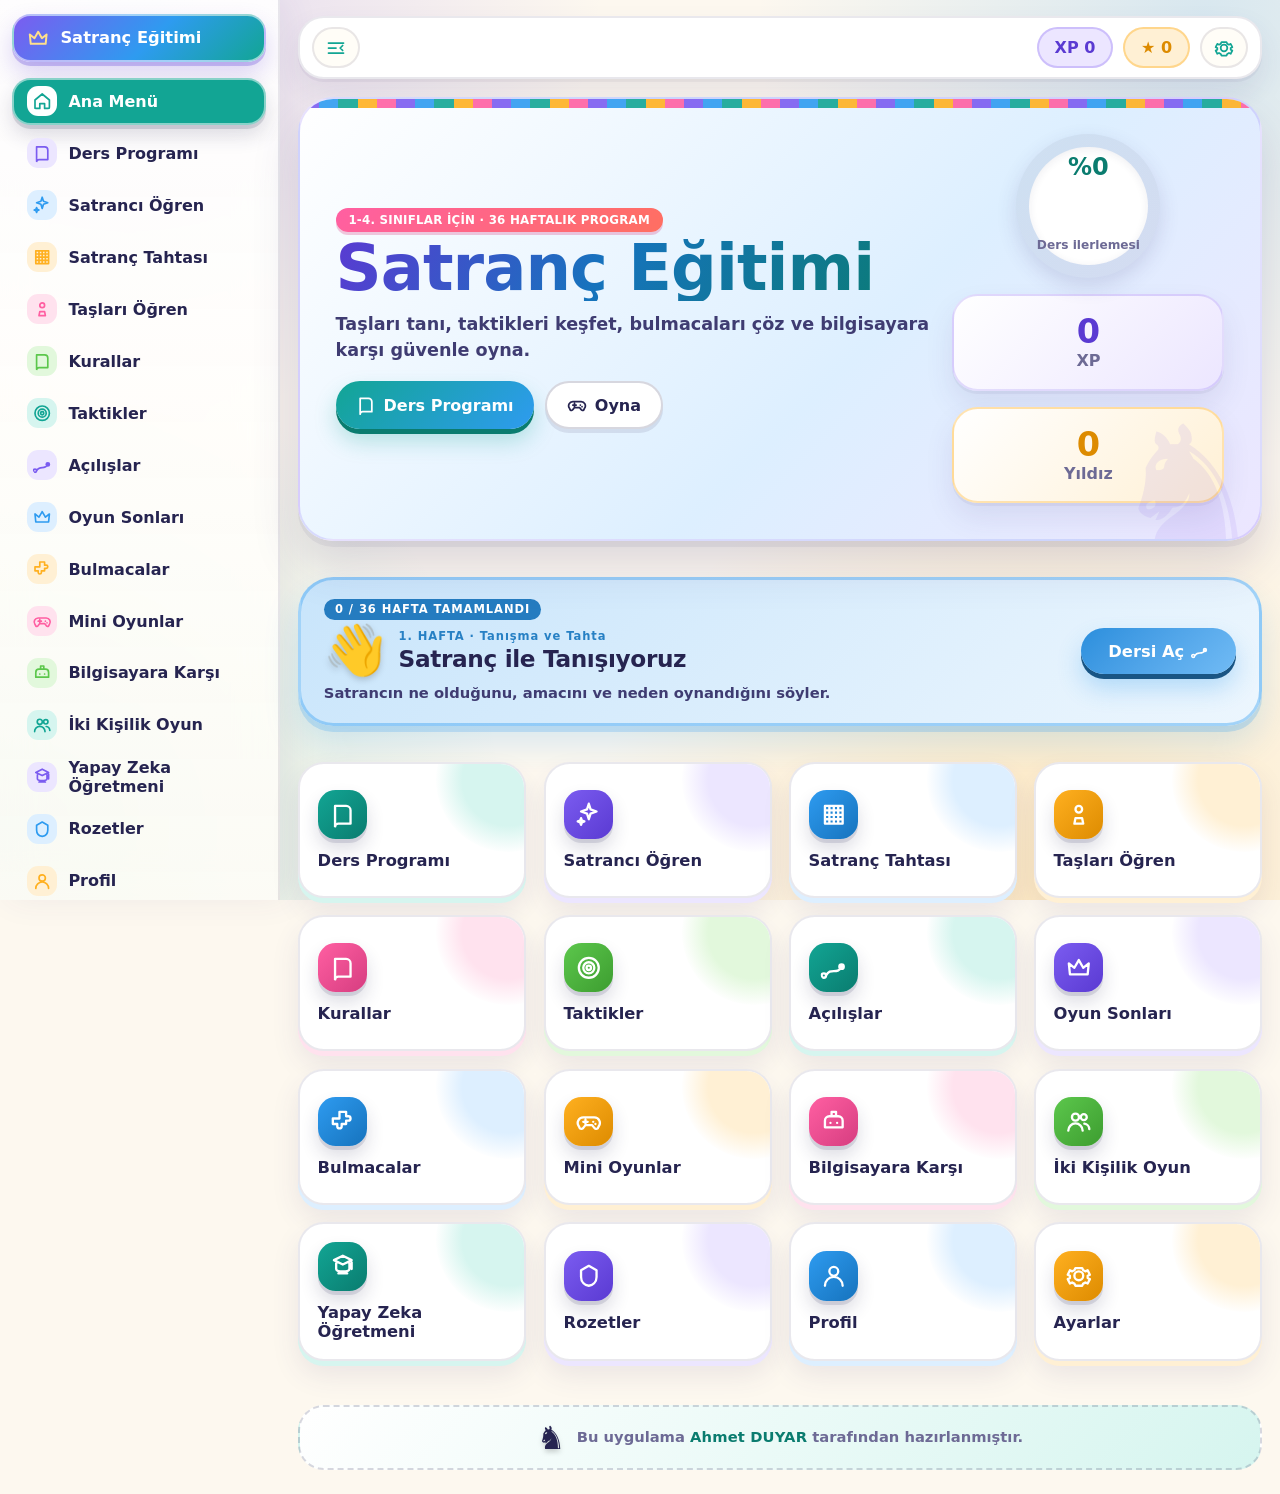
==== index.html @ 78f237b4 "Satranç Okulu uygulamasının ilk sürümü Tarayıcıda çalışan satranç eğitim uygulaması: dersler, bulmac" ====
<!doctype html>
<html lang="tr">
  <head>
    <meta charset="utf-8">
    <meta name="viewport" content="width=device-width, initial-scale=1">
    <meta name="theme-color" content="#7b5cf0">
    <meta name="description" content="İlkokul öğrencileri için çevrimdışı satranç eğitim platformu.">
    <title>Satranç Eğitimi</title>
    <link rel="manifest" href="./manifest.webmanifest">
    <link rel="icon" href="./src/assets/icons/app-icon.svg" type="image/svg+xml">
    <link rel="stylesheet" href="./src/styles/base.css">
    <link rel="stylesheet" href="./src/styles/layout.css">
    <link rel="stylesheet" href="./src/styles/components.css">
    <link rel="stylesheet" href="./src/styles/board.css">
    <link rel="stylesheet" href="./src/styles/chessboard.css">
    <link rel="stylesheet" href="./src/styles/play.css">
    <link rel="stylesheet" href="./src/styles/duel.css">
    <link rel="stylesheet" href="./src/styles/games.css">
    <link rel="stylesheet" href="./src/styles/lessons.css">
    <link rel="stylesheet" href="./src/styles/plan.css">
    <link rel="stylesheet" href="./src/styles/theme.css">
  </head>
  <body>
    <div id="app" class="app-shell" aria-live="polite"></div>
    <script type="module" src="./src/app.js"></script>
  </body>
</html>
---- src/styles/base.css ----
/* ==================================================================== *
 * base.css — Tasarım sistemi: renkler, yazı tipi, zemin
 *
 * Hedef kitle ilkokul 1-4. sınıf olduğu için tasarım "çıkartma" (sticker)
 * mantığındadır: beyaz kartlar, kalın yuvarlak köşeler, altında sert bir
 * gölge dudağı ve her bölüme ayrı bir canlı renk. Tüm renkler burada tek
 * kaynaktan gelir; sayfalar yalnızca değişkenleri kullanır.
 * ==================================================================== */

:root {
  /* --- Ana mürekkep --- */
  --ink: #262450;
  --ink-soft: #3f3c72;
  --muted: #6d6a95;

  /* --- Oyun renkleri: her bölüm kendi rengini buradan alır --- */
  --primary: #12a594;        /* deniz yeşili — marka rengi */
  --primary-dark: #0a7c6f;
  --primary-soft: #d6f5ef;

  --grape: #7b5cf0;  --grape-dark: #5a3ad2;  --grape-soft: #ece6ff;
  --sky: #2e9bf0;    --sky-dark: #1673bd;    --sky-soft: #ddefff;
  --sun: #ffb020;    --sun-dark: #dd8b00;    --sun-soft: #fff0d4;
  --coral: #ff6f61;  --coral-dark: #dc4a3c;  --coral-soft: #ffe4df;
  --pink: #ff5fa2;   --pink-dark: #d63d80;   --pink-soft: #ffe2ee;
  --lime: #5cc74c;   --lime-dark: #3d9d30;   --lime-soft: #e2f8dc;

  /* Eski isimler korunur — başka dosyalar bunları kullanıyor. */
  --primary-2: var(--sun);
  --rose: var(--pink);
  --blue: var(--sky);

  /* --- Yüzeyler --- */
  --bg: #fdf8ef;
  --panel: #ffffff;
  --panel-2: #fffdf7;
  --line: rgba(38, 36, 80, 0.10);
  --line-strong: rgba(38, 36, 80, 0.18);

  /* --- Yuvarlaklık ölçeği: köşeler bilinçli olarak çok yumuşak --- */
  --r-sm: 0.85rem;
  --r-md: 1.15rem;
  --r-lg: 1.6rem;
  --r-xl: 2.2rem;

  /* --- Gölgeler: alt dudak + yumuşak bulut --- */
  --shadow: 0 3px 0 rgba(38, 36, 80, 0.05), 0 14px 28px rgba(66, 60, 125, 0.10);
  --shadow-lift: 0 6px 0 rgba(38, 36, 80, 0.06), 0 24px 46px rgba(66, 60, 125, 0.18);
  --shadow-pop: 0 10px 22px rgba(66, 60, 125, 0.18);

  /* Yuvarlak hatlı sistem yazı tipleri; hiçbir dış dosya indirilmez. */
  font-family: ui-rounded, "SF Pro Rounded", "Nunito", "Quicksand", "Varela Round",
    system-ui, -apple-system, BlinkMacSystemFont, "Segoe UI", sans-serif;

}

* { box-sizing: border-box; }

body {
  margin: 0;
  min-height: 100vh;
  color: var(--ink);
  background-color: var(--bg);
  /* Köşelere dağılmış renkli ışık lekeleri — ekran hiçbir zaman boş görünmez. */
  background-image:
    radial-gradient(circle at 10% -6%, rgba(123, 92, 240, 0.20), transparent 32%),
    radial-gradient(circle at 94% 2%, rgba(46, 155, 240, 0.18), transparent 30%),
    radial-gradient(circle at 82% 98%, rgba(255, 176, 32, 0.22), transparent 34%),
    radial-gradient(circle at 2% 92%, rgba(18, 165, 148, 0.18), transparent 32%);
  background-attachment: fixed;
}

button, input, select, textarea { font: inherit; }

button {
  cursor: pointer;
  border: 0;
  font-weight: 800;
}

h1, h2, h3, h4 {
  font-weight: 900;
  letter-spacing: -0.015em;
}

/* Simgeler kalın ve yuvarlak uçlu — küçük ekranda bile net görünür. */
.icon {
  width: 1.25rem;
  height: 1.25rem;
  fill: none;
  stroke: currentColor;
  stroke-width: 2.1;
  stroke-linecap: round;
  stroke-linejoin: round;
  flex: none;
}

/* ------------------------------------------------------------------ *
 * Yüksek kontrast: renkler koyulaşır, saydamlık kalkar, çizgiler kalınlaşır.
 * ------------------------------------------------------------------ */
.high-contrast {
  --bg: #ffffff;
  --ink: #0a0d22;
  --ink-soft: #101533;
  --muted: #1d2140;
  --panel: #ffffff;
  --panel-2: #ffffff;
  --line: rgba(0, 0, 0, 0.34);
  --line-strong: rgba(0, 0, 0, 0.5);
  --primary: #04695d;
  --grape: #4a26b8;
  --sky: #0b5c9c;
  --sun: #a15f00;
  --coral: #b32b1e;
  --pink: #a81a5c;
  --lime: #2a6f1f;
}

body.high-contrast { background-image: none; }

/*
 * "Akıcı animasyonlar" kapatıldığında hareketi durdururuz.
 *
 * DİKKAT: Süreyi kısaltmak TEK BAŞINA yetmez. `infinite` tekrarlı bir animasyon
 * (👋 el, ♞ at, öğretmen avatarı, rozet parıltısı...) 0.01 ms'lik süreyle sonsuza
 * kadar dönmeye devam eder; her karede rastgele bir aşamaya düşer ve taş yerinde
 * TİTRER — durmak yerine daha da hareketli görünür.
 * Bu yüzden tekrar sayısını da 1'e çekeriz: animasyon bir kez, göz açıp kapayana
 * kadar çalışır ve son karesinde (yani taşın kendi doğal yerinde) durur.
 */
.reduced-motion *, .reduced-motion *::before, .reduced-motion *::after {
  animation-duration: 0.01ms !important;
  animation-iteration-count: 1 !important;
  transition-duration: 0.01ms !important;
}
---- src/styles/layout.css ----
/* ==================================================================== *
 * layout.css — Uygulama kabuğu: kenar menü, üst çubuk, sayfa başlıkları
 * ==================================================================== */

.app-shell {
  min-height: 100vh;
  display: grid;
  grid-template-columns: 17.5rem minmax(0, 1fr);
}

/* ------------------------------------------------------------------ *
 * Kenar menü
 * ------------------------------------------------------------------ */

.side-nav {
  position: sticky;
  top: 0;
  height: 100vh;
  padding: 0.9rem 0.75rem 1.2rem;
  display: flex;
  flex-direction: column;
  gap: 0.3rem;
  overflow-y: auto;
  scrollbar-width: thin;
  background: linear-gradient(180deg, rgba(255, 255, 255, 0.92), rgba(255, 253, 247, 0.86));
  backdrop-filter: blur(20px);
  border-right: 2px solid var(--line);
  box-shadow: 8px 0 32px rgba(66, 60, 125, 0.07);
}

/* Panel görünümü: beyaz kart + ince çizgi + yumuşak gölge. */
.topbar, .welcome-panel, .page-hero, .info-card, .lesson-card,
.side-panel, .settings-panel, .stat, .quiz-box, .puzzle-card, .badge-card {
  background: var(--panel);
  border: 2px solid var(--line);
  box-shadow: var(--shadow);
}

.brand, .nav-link {
  display: flex;
  align-items: center;
  gap: 0.7rem;
  min-height: 2.95rem;
  padding: 0.6rem 0.8rem;
  border-radius: var(--r-md);
  color: var(--ink);
  background: transparent;
  border: 2px solid transparent;
  text-align: left;
  font-weight: 800;
  transition: background 160ms ease, color 160ms ease, transform 160ms ease;
}

/* Marka: renkli çerçeveli, taçlı başlık. */
.brand {
  margin-bottom: 0.7rem;
  font-size: 1.02rem;
  font-weight: 900;
  color: #fff;
  background: linear-gradient(135deg, var(--grape), var(--sky) 55%, var(--primary));
  border-color: rgba(255, 255, 255, 0.55);
  box-shadow: 0 4px 0 rgba(90, 58, 210, 0.28), 0 12px 24px rgba(90, 58, 210, 0.22);
}

.brand .icon { width: 1.4rem; height: 1.4rem; color: #ffe08a; }

.brand:hover { transform: translateY(-1px); }

/* Menüdeki her satır kendi rengini alır — çocuk simgeyi renginden hatırlar. */
.nav-link { --tone: var(--primary); --tone-soft: var(--primary-soft); }
.side-nav .nav-link:nth-child(6n + 3) { --tone: var(--grape); --tone-soft: var(--grape-soft); }
.side-nav .nav-link:nth-child(6n + 4) { --tone: var(--sky);   --tone-soft: var(--sky-soft); }
.side-nav .nav-link:nth-child(6n + 5) { --tone: var(--sun);   --tone-soft: var(--sun-soft); }
.side-nav .nav-link:nth-child(6n + 6) { --tone: var(--pink);  --tone-soft: var(--pink-soft); }
.side-nav .nav-link:nth-child(6n + 7) { --tone: var(--lime);  --tone-soft: var(--lime-soft); }

/* Simge kendi renginde, yuvarlak bir baloncuğun içinde durur. */
.nav-link .icon {
  width: 1.9rem;
  height: 1.9rem;
  padding: 0.35rem;
  border-radius: 0.7rem;
  color: var(--tone);
  background: var(--tone-soft);
  transition: transform 160ms ease;
}

.nav-link:hover {
  background: var(--tone-soft);
  transform: translateX(2px);
}

.nav-link:hover .icon { transform: rotate(-8deg) scale(1.06); }

.nav-link.active {
  color: #fff;
  background: var(--tone);
  border-color: rgba(255, 255, 255, 0.5);
  box-shadow: 0 4px 0 rgba(38, 36, 80, 0.14), 0 10px 20px rgba(38, 36, 80, 0.16);
}

.nav-link.active .icon {
  color: var(--tone);
  background: #fff;
}

/* ------------------------------------------------------------------ *
 * İçerik alanı ve üst çubuk
 * ------------------------------------------------------------------ */

.content-shell {
  min-width: 0;
  padding: 1rem 1.15rem 1.5rem;
}

.topbar {
  min-height: 3.9rem;
  border-radius: var(--r-lg);
  display: flex;
  justify-content: flex-end;
  align-items: center;
  gap: 0.6rem;
  padding: 0.55rem 0.75rem;
  margin-bottom: 1.1rem;
}

.top-stat, .icon-button {
  min-height: 2.6rem;
  display: inline-flex;
  align-items: center;
  justify-content: center;
  gap: 0.35rem;
  padding: 0 1rem;
  border-radius: 999px;
  color: var(--ink);
  background: var(--panel-2);
  border: 2px solid var(--line);
  font-weight: 900;
  transition: transform 160ms ease, box-shadow 160ms ease;
}

/* XP ve yıldız rozetleri: soldan sağa iki neşeli renk. */
.top-stat:nth-of-type(1) {
  color: var(--grape-dark);
  background: var(--grape-soft);
  border-color: rgba(123, 92, 240, 0.28);
}

.top-stat:nth-of-type(2) {
  color: var(--sun-dark);
  background: var(--sun-soft);
  border-color: rgba(255, 176, 32, 0.4);
}

.icon-button { padding: 0 0.75rem; color: var(--primary); }

.icon-button:hover {
  transform: translateY(-2px) rotate(-4deg);
  box-shadow: 0 6px 14px rgba(66, 60, 125, 0.16);
}

.page, .home-page {
  display: grid;
  gap: 1.15rem;
}

.page-enter { animation: enter 460ms cubic-bezier(0.22, 1, 0.36, 1) both; }

@keyframes enter {
  from { opacity: 0; transform: translateY(14px) scale(0.99); }
  to { opacity: 1; transform: translateY(0) scale(1); }
}

/* ------------------------------------------------------------------ *
 * Sayfa başlıkları — her sayfanın tepesindeki büyük renkli pano
 * ------------------------------------------------------------------ */

.welcome-panel, .page-hero {
  position: relative;
  overflow: hidden;
  border-radius: var(--r-xl);
  padding: clamp(1.2rem, 3vw, 2.2rem);
  background: linear-gradient(135deg, #ffffff 0%, var(--sky-soft) 58%, var(--grape-soft) 100%);
  border-color: rgba(123, 92, 240, 0.18);
  box-shadow: var(--shadow-lift);
}

/* Panonun sağ alt köşesinde soluk, dev bir at — dekoratif, okumayı engellemez. */
.welcome-panel::after, .page-hero::after {
  content: "♞";
  position: absolute;
  right: -0.5rem;
  bottom: -2.6rem;
  font-size: 11rem;
  line-height: 1;
  color: rgba(123, 92, 240, 0.10);
  pointer-events: none;
}

/* Üst kenarda ince satranç şeridi. */
.welcome-panel::before, .page-hero::before {
  content: "";
  position: absolute;
  inset: 0 0 auto 0;
  height: 0.6rem;
  background:
    repeating-linear-gradient(90deg,
      var(--grape) 0 1.2rem, var(--sky) 1.2rem 2.4rem,
      var(--primary) 2.4rem 3.6rem, var(--sun) 3.6rem 4.8rem,
      var(--pink) 4.8rem 6rem);
  opacity: 0.9;
}

.welcome-panel {
  display: grid;
  grid-template-columns: minmax(0, 1.4fr) minmax(17rem, 0.6fr);
  gap: 1.2rem;
  align-items: center;
}

.hero-copy h1, .page-hero h1, .welcome-copy h1 {
  margin: 0.25rem 0 0.6rem;
  font-size: clamp(2.1rem, 5vw, 4.2rem);
  line-height: 1.02;
  background: linear-gradient(120deg, var(--grape-dark), var(--sky-dark) 45%, var(--primary-dark));
  -webkit-background-clip: text;
  background-clip: text;
  color: transparent;
}

.hero-copy p, .page-hero p, .welcome-copy p {
  margin: 0;
  max-width: 58rem;
  color: var(--ink-soft);
  font-size: 1.1rem;
  font-weight: 600;
  line-height: 1.5;
}

/* Küçük üst etiket: renkli bir hapın içinde. */
.eyebrow {
  display: inline-block;
  padding: 0.3rem 0.8rem;
  border-radius: 999px;
  color: #fff;
  background: linear-gradient(135deg, var(--pink), var(--coral));
  box-shadow: 0 3px 0 rgba(214, 61, 128, 0.28);
  font-weight: 900;
  text-transform: uppercase;
  letter-spacing: 0.02em;
  font-size: 0.74rem;
}

.hero-actions, .choice-row, .segmented, .modal-actions {
  display: flex;
  flex-wrap: wrap;
  gap: 0.7rem;
  margin-top: 1.1rem;
}

.split {
  display: grid;
  grid-template-columns: minmax(18rem, 0.9fr) minmax(18rem, 1.1fr);
  gap: 1.15rem;
  align-items: start;
}

.stack {
  display: grid;
  gap: 1.15rem;
}

/* Kenar menünün altındaki imza. */
.nav-credit {
  margin-top: auto;
  padding: 0.75rem 0.4rem 0.2rem;
  display: grid;
  gap: 0.1rem;
  text-align: center;
  border-top: 2px dashed var(--line);
}

.nav-credit .credit-line { font-size: 0.7rem; color: var(--muted); font-weight: 700; }
.nav-credit .credit-name { font-size: 0.85rem; color: var(--primary-dark); }

@media (max-width: 940px) {
  .app-shell { grid-template-columns: 1fr; }
  .side-nav {
    position: fixed;
    z-index: 5;
    left: 0;
    right: 0;
    bottom: 0;
    top: auto;
    height: auto;
    padding: 0.5rem;
    gap: 0.4rem;
    flex-direction: row;
    overflow-x: auto;
    border-right: 0;
    border-top: 2px solid var(--line);
    box-shadow: 0 -8px 26px rgba(66, 60, 125, 0.12);
  }
  .brand { display: none; }
  /* Alt çubuk moduna geçince imza satırı gizlenir; ana sayfadaki kart kalır. */
  .nav-credit { display: none; }
  .nav-link { min-width: 3.9rem; justify-content: center; padding: 0.4rem; }
  .nav-link span { display: none; }
  .nav-link.active { background: var(--tone-soft); color: var(--tone); }
  .nav-link.active .icon { color: #fff; background: var(--tone); }
  .content-shell { padding: 0.75rem 0.75rem 5.5rem; }
  .welcome-panel, .split { grid-template-columns: 1fr; }
  .welcome-panel::after, .page-hero::after { font-size: 7rem; opacity: 0.7; }
}

/* ================================================================== *
 * Daraltılabilir menü
 *
 * Menü kapatıldığında sütun daralır ve yalnızca simgeler kalır. Böylece
 * özellikle oyun ekranında tahtaya çok daha fazla yer kalır.
 * ================================================================== */

.app-shell {
  /* Geçişin yumuşak olması için sütun genişliği değişkene alındı. */
  transition: grid-template-columns 260ms cubic-bezier(0.22, 1, 0.36, 1);
}

.app-shell.nav-collapsed { grid-template-columns: 4.9rem minmax(0, 1fr); }

.app-shell.nav-collapsed .side-nav { padding: 0.75rem 0.5rem; }

/* Daralmış menüde yazılar gizlenir, simgeler ortalanır. */
.app-shell.nav-collapsed .nav-link span,
.app-shell.nav-collapsed .brand span,
.app-shell.nav-collapsed .nav-credit { display: none; }

.app-shell.nav-collapsed .nav-link,
.app-shell.nav-collapsed .brand {
  justify-content: center;
  padding: 0.4rem 0.3rem;
  gap: 0;
}

.app-shell.nav-collapsed .nav-link .icon,
.app-shell.nav-collapsed .brand .icon { width: 2.1rem; height: 2.1rem; }

/* Menü aç/kapa düğmesi topbar'ın en solunda durur. */
.topbar .nav-toggle { margin-right: auto; }

/* ================================================================== *
 * Odak modu — tahtayı gerçekten tam ekrana yaklaştırır
 *
 * Menü ve üst çubuk tamamen kalkar; yalnızca oyun kalır. Oyun ekranındaki
 * "Tam Ekran" düğmesiyle açılır, Esc ya da aynı düğmeyle kapanır.
 * ================================================================== */

body.focus-mode .app-shell { grid-template-columns: minmax(0, 1fr); }
body.focus-mode .side-nav { display: none; }
body.focus-mode .topbar { display: none; }
body.focus-mode .content-shell { padding: 0.5rem 0.75rem; }
body.focus-mode .page-hero { display: none; }

@media (max-width: 940px) {
  /* Dar ekranda menü zaten alt çubuk; daraltma sütunu etkilemez. */
  .app-shell.nav-collapsed { grid-template-columns: 1fr; }
  body.focus-mode .content-shell { padding-bottom: 0.75rem; }
}
---- src/styles/components.css ----
/* ==================================================================== *
 * components.css — Düğmeler, kartlar, kutucuklar, rozet ve göstergeler
 *
 * Düğmeler "basılabilir" görünür: altlarında koyu bir dudak vardır,
 * tıklanınca aşağı iner ve dudak incelir. Küçük çocuklar için bu geri
 * bildirim, renk değişiminden çok daha anlaşılırdır.
 * ==================================================================== */

.primary, .ghost, .danger, .choice, .segmented button {
  min-height: 3rem;
  display: inline-flex;
  align-items: center;
  justify-content: center;
  gap: 0.5rem;
  padding: 0.7rem 1.25rem;
  border-radius: 999px;
  font-weight: 900;
  transition: transform 120ms ease, box-shadow 120ms ease, background 160ms ease;
}

.primary {
  color: #fff;
  background: linear-gradient(135deg, var(--primary), var(--sky));
  box-shadow: 0 5px 0 var(--primary-dark), 0 12px 22px rgba(18, 165, 148, 0.28);
}

.primary:hover { transform: translateY(-2px); box-shadow: 0 7px 0 var(--primary-dark), 0 16px 28px rgba(18, 165, 148, 0.32); }
.primary:active { transform: translateY(3px); box-shadow: 0 2px 0 var(--primary-dark); }

.ghost, .choice, .segmented button {
  color: var(--ink);
  background: var(--panel);
  border: 2px solid var(--line-strong);
  box-shadow: 0 4px 0 rgba(38, 36, 80, 0.10);
}

.ghost:hover, .choice:hover, .segmented button:hover {
  transform: translateY(-2px);
  background: var(--sun-soft);
  box-shadow: 0 6px 0 rgba(38, 36, 80, 0.12);
}

.ghost:active, .choice:active, .segmented button:active {
  transform: translateY(2px);
  box-shadow: 0 1px 0 rgba(38, 36, 80, 0.12);
}

.segmented button.active, .segmented button[aria-pressed="true"] {
  color: #fff;
  background: linear-gradient(135deg, var(--grape), var(--sky));
  border-color: rgba(255, 255, 255, 0.6);
  box-shadow: 0 4px 0 var(--grape-dark);
}

.danger {
  color: #fff;
  background: linear-gradient(135deg, var(--coral), #e0392c);
  box-shadow: 0 5px 0 var(--coral-dark);
}

.danger:active { transform: translateY(3px); box-shadow: 0 2px 0 var(--coral-dark); }

.small {
  min-height: 2.4rem;
  padding: 0.45rem 0.9rem;
}

.menu-grid, .card-grid, .badge-grid, .profile-grid {
  display: grid;
  grid-template-columns: repeat(auto-fit, minmax(13.5rem, 1fr));
  gap: 1.1rem;
}

/* ------------------------------------------------------------------ *
 * Ana menü kutucukları — her biri kendi renginde bir çıkartma
 * ------------------------------------------------------------------ */

.menu-tile {
  --tone: var(--primary);
  --tone-soft: var(--primary-soft);
  --tone-dark: var(--primary-dark);
  position: relative;
  overflow: hidden;
  min-height: 8.5rem;
  display: grid;
  align-content: center;
  justify-items: start;
  gap: 0.75rem;
  padding: 1.1rem;
  border-radius: var(--r-lg);
  color: var(--ink);
  background: var(--panel);
  border: 2px solid var(--line);
  box-shadow: 0 5px 0 var(--tone-soft), var(--shadow);
  font-weight: 900;
  font-size: 1.02rem;
  text-align: left;
  transition: transform 200ms cubic-bezier(0.22, 1, 0.36, 1), box-shadow 200ms ease;
}

/* Kutucuğun arkasındaki renkli ışık lekesi. */
.menu-tile::after {
  content: "";
  position: absolute;
  right: -3.5rem;
  top: -3.5rem;
  width: 9rem;
  height: 9rem;
  border-radius: 50%;
  /* Sert bir daire yerine kenarları eriyen renk lekesi. */
  background: radial-gradient(circle, var(--tone-soft) 45%, transparent 72%);
  transition: transform 260ms ease;
}

.menu-tile > * { position: relative; z-index: 1; }

.menu-grid .menu-tile:nth-child(6n + 2) { --tone: var(--grape); --tone-soft: var(--grape-soft); --tone-dark: var(--grape-dark); }
.menu-grid .menu-tile:nth-child(6n + 3) { --tone: var(--sky);   --tone-soft: var(--sky-soft);   --tone-dark: var(--sky-dark); }
.menu-grid .menu-tile:nth-child(6n + 4) { --tone: var(--sun);   --tone-soft: var(--sun-soft);   --tone-dark: var(--sun-dark); }
.menu-grid .menu-tile:nth-child(6n + 5) { --tone: var(--pink);  --tone-soft: var(--pink-soft);  --tone-dark: var(--pink-dark); }
.menu-grid .menu-tile:nth-child(6n + 6) { --tone: var(--lime);  --tone-soft: var(--lime-soft);  --tone-dark: var(--lime-dark); }

.menu-tile .icon {
  width: 3.1rem;
  height: 3.1rem;
  padding: 0.72rem;
  border-radius: 1.1rem;
  color: #fff;
  background: linear-gradient(135deg, var(--tone), var(--tone-dark));
  box-shadow: 0 4px 0 rgba(38, 36, 80, 0.12), 0 10px 18px rgba(38, 36, 80, 0.16);
  transition: transform 260ms cubic-bezier(0.34, 1.56, 0.64, 1);
}

.menu-tile:hover {
  transform: translateY(-6px);
  box-shadow: 0 11px 0 var(--tone-soft), var(--shadow-lift);
}

.menu-tile:hover .icon { transform: rotate(-10deg) scale(1.1); }
.menu-tile:hover::after { transform: scale(1.25); }
.menu-tile:active { transform: translateY(-1px); }

.hero-board, .side-panel, .settings-panel, .piece-detail {
  display: grid;
  gap: 1rem;
}

/* ------------------------------------------------------------------ *
 * Kartlar
 * ------------------------------------------------------------------ */

.lesson-card, .info-card, .side-panel, .settings-panel, .quiz-box, .puzzle-card, .badge-card, .stat {
  border-radius: var(--r-lg);
  padding: 1.15rem;
  transition: transform 200ms cubic-bezier(0.22, 1, 0.36, 1), box-shadow 200ms ease;
}

.lesson-card:hover, .info-card:hover, .badge-card:hover, .puzzle-card:hover {
  transform: translateY(-5px);
  box-shadow: var(--shadow-lift);
  border-color: rgba(123, 92, 240, 0.28);
}

.quiz-box {
  background: linear-gradient(135deg, #fff, var(--sun-soft));
  border-color: rgba(255, 176, 32, 0.35);
}

.card-icon, .badge-medal {
  width: 3.3rem;
  height: 3.3rem;
  display: grid;
  place-items: center;
  border-radius: 1.1rem;
  color: #fff;
  background: linear-gradient(135deg, var(--primary), var(--sky));
  box-shadow: 0 4px 0 rgba(38, 36, 80, 0.1);
  font-size: 1.5rem;
}

.card-icon .icon, .badge-medal .icon { width: 1.7rem; height: 1.7rem; }

.info-card h3, .lesson-card h3, .puzzle-card h3, .badge-card h3 {
  margin: 0.8rem 0 0.35rem;
  font-size: 1.15rem;
}

.info-card p, .lesson-card p, .puzzle-card p, .badge-card p {
  margin: 0;
  color: var(--muted);
  font-weight: 600;
  line-height: 1.45;
}

/* ------------------------------------------------------------------ *
 * İlerleme halkası ve sayaçlar
 * ------------------------------------------------------------------ */

.progress-ring {
  --size: 9rem;
  width: var(--size);
  height: var(--size);
  display: grid;
  place-items: center;
  border-radius: 50%;
  background: conic-gradient(var(--lime) 0, var(--primary) calc(var(--value) * 0.6%), var(--sky) calc(var(--value) * 1%), rgba(38, 36, 80, 0.08) 0);
  position: relative;
  margin: auto;
  box-shadow: 0 8px 20px rgba(66, 60, 125, 0.16);
}

.progress-ring::before {
  content: "";
  position: absolute;
  inset: 0.8rem;
  border-radius: 50%;
  background: #fff;
  box-shadow: inset 0 2px 8px rgba(38, 36, 80, 0.08);
}

.ring-value, .progress-ring span {
  position: relative;
  z-index: 1;
  font-weight: 900;
}

.ring-value { font-size: 1.5rem; color: var(--primary-dark); }

.progress-ring span {
  align-self: end;
  margin-bottom: 1.6rem;
  font-size: 0.76rem;
  color: var(--muted);
}

.stat {
  text-align: center;
  background: linear-gradient(135deg, #fff, var(--grape-soft));
  border-color: rgba(123, 92, 240, 0.2);
}

.stat + .stat {
  background: linear-gradient(135deg, #fff, var(--sun-soft));
  border-color: rgba(255, 176, 32, 0.35);
}

.stat strong {
  display: block;
  font-size: 2.1rem;
  line-height: 1.1;
  color: var(--grape-dark);
}

.stat + .stat strong { color: var(--sun-dark); }

.stat span, .pill, small { color: var(--muted); font-weight: 700; }

.piece-picker, .score-strip {
  display: flex;
  gap: 0.6rem;
  flex-wrap: wrap;
}

.piece-chip, .pill {
  border-radius: 999px;
  padding: 0.55rem 0.95rem;
  background: var(--panel);
  border: 2px solid var(--line-strong);
  box-shadow: 0 3px 0 rgba(38, 36, 80, 0.08);
  font-weight: 900;
  transition: transform 140ms ease, background 160ms ease;
}

.piece-chip:hover { transform: translateY(-2px); background: var(--sky-soft); }

.piece-chip.active {
  color: #fff;
  background: linear-gradient(135deg, var(--grape), var(--sky));
  border-color: rgba(255, 255, 255, 0.6);
  box-shadow: 0 3px 0 var(--grape-dark);
}

.piece-podium {
  min-height: 9.5rem;
  display: grid;
  place-items: center;
  font-size: 6.5rem;
  animation: spinPiece 5s linear infinite;
  filter: drop-shadow(0 16px 20px rgba(0, 0, 0, 0.18));
}

@keyframes spinPiece {
  50% { transform: rotateY(22deg) translateY(-6px); }
}

.choice.correct {
  color: #fff;
  background: linear-gradient(135deg, var(--lime), var(--primary));
  border-color: rgba(255, 255, 255, 0.6);
  box-shadow: 0 4px 0 var(--lime-dark);
  animation: pop 320ms cubic-bezier(0.34, 1.56, 0.64, 1);
}

.choice.wrong {
  color: #fff;
  background: linear-gradient(135deg, var(--coral), #e0392c);
  border-color: rgba(255, 255, 255, 0.5);
  box-shadow: 0 4px 0 var(--coral-dark);
  animation: shake 180ms linear 2;
}

@keyframes shake { 50% { transform: translateX(6px); } }
@keyframes pop { 45% { transform: scale(1.07); } }

.puzzle-list {
  display: grid;
  grid-template-columns: repeat(auto-fit, minmax(12rem, 1fr));
  gap: 0.8rem;
  max-height: 35rem;
  overflow: auto;
}

.move-log, .big-coordinate {
  padding: 1rem;
  border-radius: var(--r-md);
  background: var(--panel-2);
  border: 2px solid var(--line);
}

.big-coordinate {
  font-size: 3.4rem;
  font-weight: 900;
  text-align: center;
  color: var(--grape-dark);
  background: linear-gradient(135deg, #fff, var(--grape-soft));
}

.badge-card.locked {
  filter: grayscale(0.85);
  opacity: 0.6;
}

.badge-card.unlocked {
  background: linear-gradient(135deg, #fff, var(--sun-soft));
  border-color: rgba(255, 176, 32, 0.45);
}

.badge-card.unlocked .badge-medal {
  color: #7a4c00;
  background: linear-gradient(135deg, #ffe08a, var(--sun));
  animation: badgeGlow 1.8s ease-in-out infinite;
}

@keyframes badgeGlow { 50% { box-shadow: 0 0 30px rgba(255, 176, 32, 0.75); } }

.setting-row {
  min-height: 3.4rem;
  display: flex;
  justify-content: space-between;
  align-items: center;
  gap: 1rem;
  padding: 0.8rem 1rem;
  border-radius: var(--r-md);
  background: var(--panel-2);
  border: 2px solid var(--line);
}

.setting-row:hover { background: var(--sky-soft); }

/* ------------------------------------------------------------------ *
 * Yapay zekâ öğretmeni
 * ------------------------------------------------------------------ */

.teacher-panel {
  display: grid;
  gap: 1rem;
  padding: 1.15rem;
  border-radius: var(--r-lg);
  background: var(--panel);
  border: 2px solid var(--line);
  box-shadow: var(--shadow);
}

.teacher-chat {
  min-height: 18rem;
  max-height: 25rem;
  overflow: auto;
  display: flex;
  flex-direction: column;
  gap: 0.7rem;
  padding: 0.9rem;
  border-radius: var(--r-md);
  background: linear-gradient(180deg, var(--sky-soft), #fff);
  border: 2px solid var(--line);
}

.chat-bubble {
  max-width: 86%;
  padding: 0.8rem 1rem;
  border-radius: 1.2rem;
  line-height: 1.45;
  font-weight: 600;
  box-shadow: 0 3px 0 rgba(38, 36, 80, 0.07);
}

.chat-bubble.teacher {
  align-self: flex-start;
  border-bottom-left-radius: 0.35rem;
  background: #fff;
  border: 2px solid rgba(18, 165, 148, 0.28);
}

.chat-bubble.student {
  align-self: flex-end;
  border-bottom-right-radius: 0.35rem;
  color: #fff;
  background: linear-gradient(135deg, var(--grape), var(--sky));
  box-shadow: 0 3px 0 var(--grape-dark);
}

.quick-prompts {
  display: flex;
  flex-wrap: wrap;
  gap: 0.5rem;
}

.teacher-form {
  display: grid;
  grid-template-columns: minmax(0, 1fr) auto;
  gap: 0.6rem;
}

.teacher-input {
  min-height: 3rem;
  width: 100%;
  border-radius: 999px;
  border: 2px solid var(--line-strong);
  padding: 0 1.1rem;
  color: var(--ink);
  background: var(--panel);
  font-weight: 700;
}

.teacher-input:focus {
  outline: none;
  border-color: var(--sky);
  box-shadow: 0 0 0 4px var(--sky-soft);
}

.lesson-flow, .move-player {
  padding: 1.15rem;
  border-radius: var(--r-lg);
  background: var(--panel);
  border: 2px solid var(--line);
  box-shadow: var(--shadow);
}

.lesson-flow h2, .move-player h3 {
  margin: 0 0 0.6rem;
}

.lesson-flow ol {
  margin: 0.7rem 0 1rem;
  padding-left: 1.25rem;
  color: var(--muted);
  font-weight: 600;
}

.lesson-flow li + li {
  margin-top: 0.4rem;
}

.speak-button .icon {
  color: var(--primary);
}

.move-player {
  display: grid;
  gap: 0.8rem;
}

.move-head {
  display: grid;
  grid-template-columns: minmax(0, 1fr) auto;
  gap: 0.75rem;
  align-items: start;
}

.move-head p {
  margin: 0;
  color: var(--muted);
  font-weight: 600;
}

.move-actions {
  display: flex;
  flex-wrap: wrap;
  gap: 0.5rem;
  justify-content: flex-end;
}

.move-caption {
  margin: 0;
  padding: 0.9rem 1rem;
  border-radius: var(--r-md);
  color: var(--ink);
  background: linear-gradient(135deg, var(--lime-soft), #fff);
  border: 2px solid rgba(92, 199, 76, 0.35);
  font-weight: 800;
}

.wide-band {
  display: grid;
}

/* Klavyeyle gezinenler için her yerde net bir odak halkası. */
:focus-visible {
  outline: 3px solid var(--grape);
  outline-offset: 3px;
  border-radius: 0.4rem;
}

@media (max-width: 620px) {
  .move-head, .teacher-form {
    grid-template-columns: 1fr;
  }

  .move-actions {
    justify-content: stretch;
  }

  .move-actions button, .teacher-form button {
    width: 100%;
  }
}

.particle {
  position: fixed;
  width: 0.6rem;
  height: 0.6rem;
  pointer-events: none;
  background: var(--primary-2);
  border-radius: 50%;
  animation: particle 620ms ease-out forwards;
}

@keyframes particle {
  to {
    opacity: 0;
    transform: rotate(var(--angle)) translateX(4rem);
  }
}
/* ================================================================== *
 * Taş çizimleri (PieceGlyph.js)
 *
 * Altı taşın tamamı kendi vektör çizimimizdir. Görüş kutusu tam olarak
 * mürekkebi çerçeveler, bu yüzden SVG'nin yüksekliği = taşın görünen
 * yüksekliğidir ve kullanıldığı yerin yazı ölçüsüne (1em) bağlanır;
 * tahtada bu ölçü kareye göre verilir (chessboard.css).
 *
 * Bütün taşlar aynı kutuyu paylaştığı için kaideleri hizalıdır; kutu
 * geometrik olarak ortalandığında taş da kareye ortalanır. Unicode
 * taşlardaki "mürekkep taban çizgisine oturur" sorunu böylece kökten
 * ortadan kalkar — hizayı ölçmek için yazı tipi metriği gerekmez.
 * ================================================================== */

.piece-svg {
  height: 1em;
  width: auto;
  display: inline-block;
  vertical-align: middle;
  overflow: visible;
}

/* Gövde: dolgu taşın rengi, İNCE dış hat taşın kontur rengi. */
.piece-svg g {
  fill: currentColor;
  stroke: var(--pc-line, currentColor);
  stroke-width: 1.5;
  stroke-linejoin: round;
  stroke-linecap: round;
}

/* İnce iç çizgiler: sarık katları, filin yarığı, atın yelesi. */
.piece-svg .ic-cizgi {
  fill: none;
  stroke: var(--pc-detail, currentColor);
  stroke-width: 1.3;
}

/* Atın gözü — çizgi değil, dolu nokta. */
.piece-svg .ic-nokta {
  fill: var(--pc-detail, currentColor);
  stroke: none;
}

/* ------------------------------------------------------------------ *
 * Taş renkleri
 *
 * Tahtada, terfi penceresinde, alınan taş şeridinde, ders kartlarında ve
 * mini oyunlarda taşlar HER YERDE bu iki sınıfla renklenir.
 * ------------------------------------------------------------------ */

.pc-w {
  color: #fffaf0;
  --pc-line: #3a2d22;
  --pc-detail: rgba(58, 45, 34, 0.55);
}

.pc-b {
  color: #3a3060;
  --pc-line: #1a1440;
  --pc-detail: rgba(255, 255, 255, 0.5);
}
---- src/styles/board.css ----
.board-stage {
  perspective: 1200px;
  width: min(100%, 36rem);
  margin: auto;
  padding: 1rem 1rem 2rem;
}

.board3d {
  display: grid;
  grid-template-columns: repeat(8, 1fr);
  aspect-ratio: 1;
  border-radius: 8px;
  overflow: hidden;
  transform: scale(0.94) rotateX(14deg) rotateZ(-1deg);
  transform-origin: center;
  box-shadow: 0 34px 50px rgba(36, 57, 77, 0.28), inset 0 0 0 0.5rem rgba(255,255,255,.38);
  border: 0.55rem solid #7b5832;
}

.square {
  position: relative;
  min-width: 0;
  display: grid;
  place-items: center;
  aspect-ratio: 1;
  color: var(--ink);
  transition: filter 150ms ease, transform 150ms ease;
}

.square.light { background: linear-gradient(135deg, #ffecc2, #fff7dc); }
.square.dark { background: linear-gradient(135deg, #50a88f, #277c75); }

.square:hover, .square.marked {
  z-index: 1;
  filter: brightness(1.14) saturate(1.18);
  box-shadow: inset 0 0 0 0.25rem rgba(255, 221, 87, 0.82), 0 0 20px rgba(255, 221, 87, 0.6);
}

.piece {
  font-size: clamp(1.25rem, 5vw, 3rem);
  line-height: 1;
  filter: drop-shadow(0 0.35rem 0.2rem rgba(0,0,0,.22));
  transform: translateY(-4%);
}

.rank, .file, .square-name {
  position: absolute;
  font-size: 0.72rem;
  font-weight: 900;
  opacity: 0.78;
}

.rank { top: 0.18rem; left: 0.22rem; }
.file { right: 0.24rem; bottom: 0.18rem; }
.square-name {
  opacity: 0;
  inset: auto 0.15rem 0.15rem auto;
  color: #fff;
  text-shadow: 0 1px 2px rgba(0,0,0,.45);
}

.square:hover .square-name { opacity: 1; }

@media (max-width: 520px) {
  .board-stage { padding: 0.2rem; }
  .board3d { border-width: 0.35rem; transform: rotateX(9deg); }
}
---- src/styles/chessboard.css ----
/**
 * chessboard.css — Etkileşimli tahta bileşeninin (ChessBoard.js) görünümü.
 * Board3D'nin statik ders diyagramı stillerinden ayrıdır.
 */

.cb-root {
  width: 100%;
  display: flex;
  justify-content: center;
  padding: 0.25rem 0 1rem;
}

.cb-stage {
  position: relative;
  /*
   * Tahta KARE olduğu için boyutunu üç sınırın en küçüğü belirler:
   *   100%   → sütunun izin verdiği genişlik
   *   46rem  → gereğinden fazla büyümesin
   *   66vh   → EKRANA SIĞSIN
   *
   * Üçüncüsü olmadan geniş ama kısa ekranlarda (dizüstü, akıllı tahta) tahta
   * genişliğe göre büyüyüp ekrandan taşıyor, son yatay görünmüyordu. Tahtanın
   * tamamı tek bakışta görünmeden satranç öğretilemez.
   * Ayrılan pay üstteki başlık, alınan taş satırları ve alt boşluk içindir.
   */
  width: min(100%, 46rem, 66vh);
  margin-inline: auto;
}

.cb-grid {
  /* Animasyon katmanı mutlak konumlanır; ızgara ona referans olur. */
  position: relative;
  /* Taş boyutunu KARE boyutuna bağlamak için ızgarayı ölçüm kabı yaparız.
     1 kare = 12.5cqw olduğundan taşlar her ekranda kareyi aynı oranda doldurur. */
  container-type: inline-size;
  display: grid;
  grid-template-columns: repeat(8, 1fr);
  /* Satırlar da AÇIKÇA sekize bölünür.
     Bırakılırsa satır yüksekliği içeriğe göre belirlenir; taş yazı ölçüsü
     kareden büyük olduğu için (14cqw = karenin ~%112'si) taş BULUNAN satırlar
     uzuyor, kare kare kaldığından altında tahtanın kahverengi zemini şerit
     gibi görünüyor ve biriken fazlalık son yatayı taşırıp kırpıyordu. */
  grid-template-rows: repeat(8, 1fr);
  aspect-ratio: 1;
  border-radius: 6px;
  overflow: hidden;
  border: 0.32rem solid #7b5832;
  background: #7b5832;
  box-shadow: 0 10px 26px rgba(36, 57, 77, 0.18);
  /* DÜZ tahta.
     Önceden `rotateX(12deg)` ile hafif yatırılıyordu; hoş duruyordu ama
     kareleri yamultuyor, üst sıradaki taşları küçültüyor ve kare renklerini
     eğimden dolayı soluklaştırıyordu. Satrançta tahtanın NET okunması
     süslemeden önce gelir — özellikle akıllı tahtaya yansıtıldığında ve
     karesini daha yeni öğrenen bir çocuk için. */
  transform: none;
  transform-origin: center;
  transition: transform 320ms cubic-bezier(0.22, 1, 0.36, 1);
}

/* Tahtayı çevirmek: ızgarayı 180° döndürüp taşları geri döndürürüz. */
.cb-stage.flipped .cb-grid { transform: rotate(180deg); }
.cb-stage.flipped .cb-square > * { transform: rotate(180deg); }
.cb-stage.flipped .cb-piece { transform: rotate(180deg); }

.cb-square {
  position: relative;
  /* min-height OLMADAN ızgara ögesi en az içeriği kadar yüksek olmak ister
     (min-height: auto) ve satırı şişirir. Kare, ızgaranın verdiği hücreyi
     doldurur; boyutunu içeriği belirlememelidir. */
  min-width: 0;
  min-height: 0;
  display: grid;
  place-items: center;
  padding: 0;
  background: none;
  border: 0;
  cursor: default;
  transition: filter 140ms ease, box-shadow 140ms ease;
}

/* Düz renkler: sistemin krem/çam yeşili paleti, degradenin ortalaması. */
.cb-square.light { background: #fff3d2; }
.cb-square.dark { background: #3d9282; }

/* Oynanabilir taşlar imleçle davet eder. */
.cb-square.playable { cursor: grab; }
.cb-square.playable:active { cursor: grabbing; }
.cb-square.playable:hover { filter: brightness(1.1) saturate(1.1); }

.cb-piece {
  /* Taşı kareye TAM ORTALAR.
     Önceden yalnızca satır kutusuna güveniyordu; SVG taşlar (kavuklu şah, fil)
     `vertical-align` ile taban çizgisine göre hizalandığı için, satır kutusu
     kareden büyük olduğunda yukarı kayıp üst yatayda kırpılıyorlardı. */
  display: grid;
  place-items: center;
  /* Yedek ölçü: ölçüm kabını desteklemeyen eski tarayıcılar için. */
  font-size: clamp(1.6rem, 7.7vw, 3.7rem);
  /* Asıl ölçü. 1 kare = 12.5cqw; taş 1em boyunda çizilir (bkz. .piece-svg),
     yani 10cqw taşı karenin %80'ine oturtur — basılı satranç kitaplarındaki
     oran. Taşlar artık vektör olduğu için bu oran her yerde birebir tutar. */
  font-size: 10cqw;
  line-height: 1;
  pointer-events: none;
  filter: drop-shadow(0 0.28rem 0.18rem rgba(0, 0, 0, 0.28));
  text-shadow: 0 1px 0 rgba(255, 255, 255, 0.35);
}

/* Tahtada SVG taş, ızgara ögesi olarak ortalanır; taban çizgisi hizası devre dışı.
   (Tahta dışında — ders kartları, terfi penceresi — satır içi hizalama sürer.) */
.cb-piece .piece-svg { display: block; }

/* Taş yeni kareye yerleşirken küçük bir zıplama. */
@keyframes cb-drop-in {
  0% { transform: translateY(-38%) scale(1.18); opacity: 0.6; }
  60% { transform: translateY(2%) scale(0.97); opacity: 1; }
  100% { transform: translateY(0) scale(1); }
}
.cb-piece.cb-drop { animation: cb-drop-in 260ms cubic-bezier(0.22, 1, 0.36, 1); }

/* --- Vurgular --- */

.cb-square.selected {
  box-shadow: inset 0 0 0 0.28rem rgba(255, 206, 61, 0.95);
  filter: brightness(1.14);
}

.cb-square.last-from { box-shadow: inset 0 0 0 100vmax rgba(255, 214, 92, 0.28); }
.cb-square.last-to { box-shadow: inset 0 0 0 100vmax rgba(255, 214, 92, 0.42); }

.cb-square.in-check {
  box-shadow: inset 0 0 0 0.3rem rgba(226, 62, 62, 0.9);
  animation: cb-check-pulse 1s ease-in-out infinite;
}

@keyframes cb-check-pulse {
  50% { box-shadow: inset 0 0 0 0.3rem rgba(226, 62, 62, 0.45); }
}

/* Yasal hamle işaretleri: boş kareye nokta, dolu kareye halka. */
.cb-hint {
  position: absolute;
  inset: 0;
  display: grid;
  place-items: center;
  pointer-events: none;
}

.cb-square.target .cb-hint::after {
  content: "";
  width: 30%;
  height: 30%;
  border-radius: 50%;
  background: rgba(24, 52, 44, 0.34);
  animation: cb-pop 200ms ease-out;
}

.cb-square.target-capture .cb-hint::after {
  width: 84%;
  height: 84%;
  background: none;
  border: 0.32rem solid rgba(226, 88, 62, 0.75);
}

@keyframes cb-pop {
  from { transform: scale(0.2); opacity: 0; }
}

/* İpucu oku vurgusu */
.cb-square.hint-from { box-shadow: inset 0 0 0 0.28rem rgba(61, 124, 255, 0.85); }
.cb-square.hint-to {
  box-shadow: inset 0 0 0 0.28rem rgba(61, 124, 255, 0.85);
  animation: cb-hint-flash 700ms ease-in-out 3;
}

@keyframes cb-hint-flash {
  50% { box-shadow: inset 0 0 0 0.5rem rgba(61, 124, 255, 0.45); }
}

@keyframes cb-shake-key {
  0%, 100% { transform: translateX(0); }
  25% { transform: translateX(-8%); }
  75% { transform: translateX(8%); }
}
.cb-square.cb-shake { animation: cb-shake-key 240ms ease-in-out 2; }

/* --- Koordinatlar --- */

.cb-rank, .cb-file {
  position: absolute;
  font-size: clamp(0.5rem, 1.5vw, 0.7rem);
  font-weight: 900;
  opacity: 0.68;
  pointer-events: none;
}

.cb-rank { top: 0.15rem; left: 0.22rem; }
.cb-file { right: 0.24rem; bottom: 0.12rem; }
.cb-square.light .cb-rank, .cb-square.light .cb-file { color: #2a7d76; }
.cb-square.dark .cb-rank, .cb-square.dark .cb-file { color: #fff8de; }

/* --- Terfi penceresi --- */

.cb-overlay {
  position: absolute;
  inset: 0;
  display: grid;
  place-items: center;
  background: rgba(12, 26, 36, 0.55);
  backdrop-filter: blur(6px);
  border-radius: 10px;
  z-index: 5;
}

.cb-overlay[hidden] { display: none; }

.cb-promotion {
  background: rgba(255, 255, 255, 0.94);
  border-radius: 1.2rem;
  padding: 1.1rem 1.2rem;
  box-shadow: var(--shadow);
  text-align: center;
  max-width: 92%;
  animation: cb-pop 220ms ease-out;
}

.cb-promotion-title {
  margin: 0 0 0.75rem;
  font-weight: 800;
  color: var(--ink);
  font-size: 0.98rem;
}

.cb-promotion-row {
  display: flex;
  gap: 0.5rem;
  justify-content: center;
  flex-wrap: wrap;
}

.cb-promotion-choice {
  display: grid;
  place-items: center;
  gap: 0.15rem;
  padding: 0.5rem 0.7rem;
  border-radius: 0.9rem;
  background: linear-gradient(150deg, #fff, #eef7f4);
  border: 2px solid var(--line);
  transition: transform 140ms ease, border-color 140ms ease;
}

.cb-promotion-choice:hover {
  transform: translateY(-3px) scale(1.04);
  border-color: var(--primary);
}

.cb-promotion-symbol { font-size: 2rem; line-height: 1; }
.cb-promotion-label { font-size: 0.72rem; font-weight: 700; color: var(--muted); }

.cb-promotion-cancel {
  margin-top: 0.8rem;
  background: none;
  color: var(--muted);
  font-size: 0.8rem;
  font-weight: 700;
  text-decoration: underline;
}

@media (max-width: 560px) {
  .cb-grid { border-width: 0.22rem; }
  .cb-root { padding: 0.25rem 0 0.75rem; }
  /* Telefonda sayfa zaten dikey kayıyor; tahtayı genişliğe göre büyütmek
     daha iyi. Yükseklik sınırını kaldırırız. */
  .cb-stage { width: 100%; }
}

/* Akıllı tahta / büyük ekran: tahtayı daha da büyüt. */
@media (min-width: 1500px) {
  .cb-stage { width: min(100%, 56rem, 72vh); }
}

/* ================================================================== *
 * Hareket animasyonu
 *
 * Taş, hedefe ışınlanmak yerine kendi karesinden çıkıp izlemesi gereken yol
 * boyunca gider. At için bu yol "L" biçimindedir; ara nokta JS tarafında
 * hesaplanır (ChessBoard.js → waypointFor).
 * ================================================================== */

.cb-anim-layer {
  position: absolute;
  inset: 0;
  pointer-events: none;
  /* Uçan taş kareler ve ipucu noktalarının üstünde, terfi penceresinin altında. */
  z-index: 3;
}

.cb-ghost .piece-svg { display: block; }

.cb-ghost {
  position: absolute;
  top: 0;
  left: 0;
  display: grid;
  place-items: center;
  font-size: clamp(2rem, 9.6vw, 4.6rem);
  font-size: 14cqw;
  line-height: 1;
  will-change: transform;
  /* Hareket eden taş, duran taşlardan biraz daha belirgin görünsün. */
  filter: drop-shadow(0 0.5rem 0.4rem rgba(0, 0, 0, 0.34));
  text-shadow: 0 1px 0 rgba(255, 255, 255, 0.35);
}

/* Hareket kapalıysa uçan taş hiç görünmez (JS zaten animasyonu atlar). */
.reduced-motion .cb-ghost { display: none; }
---- src/styles/play.css ----
/**
 * play.css — "Bilgisayara Karşı Oyna" ekranının düzeni ve bileşenleri.
 * Öğretmen balonu, hamle listesi, alınan taşlar ve oyun sonu raporu burada tanımlanır.
 */

/*
 * Tahta ana kahraman: panel sabit ve dar tutulur, kalan tüm alan tahtaya gider.
 * Böylece menü kapatıldığında ya da odak modunda tahta gerçekten büyür.
 */
.play-layout {
  display: grid;
  grid-template-columns: minmax(0, 1fr) 16rem;
  gap: 1.1rem;
  align-items: start;
}

.play-board {
  display: flex;
  flex-direction: column;
  gap: 0.4rem;
  min-width: 0;
}

.play-panel {
  background: var(--panel);
  backdrop-filter: blur(16px);
  border: 1px solid var(--line);
  border-radius: 1.4rem;
  padding: 1.25rem;
  box-shadow: var(--shadow);
  display: flex;
  flex-direction: column;
  gap: 0.7rem;
  position: sticky;
  top: 1rem;
}

.play-panel h2 {
  margin: 0;
  font-size: 1.15rem;
}

.panel-label {
  font-size: 0.72rem;
  font-weight: 800;
  letter-spacing: 0.05em;
  text-transform: uppercase;
  color: var(--muted);
  margin-top: 0.3rem;
}

/* --- Segment düğmeleri (seviye / renk) --- */

.segmented {
  display: flex;
  gap: 0.4rem;
  background: rgba(255, 255, 255, 0.55);
  border: 1px solid var(--line);
  border-radius: 1rem;
  padding: 0.3rem;
}

.seg-button {
  flex: 1;
  display: grid;
  gap: 0.05rem;
  justify-items: center;
  padding: 0.45rem 0.3rem;
  border-radius: 0.75rem;
  background: transparent;
  color: var(--muted);
  transition: background 160ms ease, color 160ms ease, transform 160ms ease;
}

.seg-button strong { font-size: 0.88rem; }
.seg-button small { font-size: 0.72rem; opacity: 0.85; }

.seg-button:hover { transform: translateY(-1px); }

.seg-button.active {
  background: linear-gradient(140deg, var(--primary), #3aa89a);
  color: #fff;
  box-shadow: 0 6px 16px rgba(47, 143, 131, 0.32);
}

/* --- Durum ve öğretmen --- */

.play-status {
  margin: 0.25rem 0 0;
  font-weight: 700;
  font-size: 0.92rem;
  color: var(--ink);
  min-height: 1.4em;
}

.teacher-bubble {
  display: flex;
  gap: 0.6rem;
  align-items: flex-start;
  background: linear-gradient(140deg, rgba(61, 124, 255, 0.12), rgba(47, 143, 131, 0.1));
  border: 1px solid rgba(61, 124, 255, 0.22);
  border-radius: 1rem;
  padding: 0.7rem 0.85rem;
  animation: teacher-in 320ms ease-out;
}

@keyframes teacher-in {
  from { opacity: 0; transform: translateY(6px); }
}

.teacher-avatar {
  font-size: 1.6rem;
  line-height: 1;
  flex-shrink: 0;
  animation: teacher-bob 3s ease-in-out infinite;
}

@keyframes teacher-bob {
  50% { transform: translateY(-3px) rotate(-4deg); }
}

.teacher-text {
  margin: 0;
  font-size: 0.84rem;
  line-height: 1.45;
  color: var(--ink);
}

/* --- Kontrol düğmeleri --- */

.play-controls {
  display: grid;
  grid-template-columns: repeat(2, minmax(0, 1fr));
  gap: 0.45rem;
}

.play-controls .primary { grid-column: 1 / -1; }

.play-controls button {
  display: inline-flex;
  align-items: center;
  justify-content: center;
  gap: 0.35rem;
  padding: 0.55rem 0.6rem;
  border-radius: 0.85rem;
  font-size: 0.82rem;
  font-weight: 700;
  transition: transform 140ms ease, box-shadow 140ms ease;
}

.play-controls button:hover { transform: translateY(-2px); }

/* --- Hamle listesi --- */

.move-list {
  list-style: none;
  margin: 0;
  padding: 0.5rem;
  display: flex;
  flex-wrap: wrap;
  gap: 0.3rem;
  align-content: flex-start;
  max-height: 9rem;
  overflow-y: auto;
  background: rgba(255, 255, 255, 0.5);
  border: 1px solid var(--line);
  border-radius: 0.9rem;
}

.move-item {
  display: inline-flex;
  align-items: center;
  gap: 0.18rem;
  padding: 0.2rem 0.45rem;
  border-radius: 0.5rem;
  font-size: 0.76rem;
  font-weight: 700;
  font-variant-numeric: tabular-nums;
  animation: cb-pop 200ms ease-out;
}

.move-item.white { background: #fff; color: var(--ink); border: 1px solid var(--line); }
.move-item.black { background: #34474f; color: #fff; }

.move-tag {
  font-size: 0.72rem;
  filter: drop-shadow(0 0 3px var(--tag));
}

/* --- Alınan taşlar --- */

.captured-row {
  display: flex;
  align-items: center;
  gap: 0.2rem;
  flex-wrap: wrap;
  min-height: 1.6rem;
  padding: 0 0.4rem;
}

.captured-label {
  font-size: 0.72rem;
  font-weight: 800;
  text-transform: uppercase;
  letter-spacing: 0.04em;
  color: var(--muted);
  margin-right: 0.3rem;
}

.captured-piece {
  font-size: 1.15rem;
  line-height: 1;
  filter: drop-shadow(0 1px 1px rgba(0, 0, 0, 0.2));
  animation: cb-pop 240ms ease-out;
}

.captured-empty { color: var(--muted); opacity: 0.6; }

/* --- "Düşünüyor" göstergesi --- */

.thinking-bar {
  display: flex;
  align-items: center;
  gap: 0.35rem;
  padding: 0.4rem 0.75rem;
  align-self: center;
  background: rgba(255, 255, 255, 0.7);
  border: 1px solid var(--line);
  border-radius: 999px;
  font-size: 0.76rem;
  font-weight: 700;
  color: var(--muted);
}

.thinking-bar[hidden] { display: none; }

.thinking-dot {
  width: 0.42rem;
  height: 0.42rem;
  border-radius: 50%;
  background: var(--primary);
  animation: thinking-pulse 1.1s ease-in-out infinite;
}

.thinking-dot:nth-child(2) { animation-delay: 0.16s; }
.thinking-dot:nth-child(3) { animation-delay: 0.32s; }

@keyframes thinking-pulse {
  0%, 100% { transform: scale(0.6); opacity: 0.4; }
  50% { transform: scale(1.15); opacity: 1; }
}

.thinking-label { margin-left: 0.2rem; }

/* --- Oyun sonu raporu --- */

.game-report {
  margin-top: 0.6rem;
  padding: 1rem;
  border-radius: 1.1rem;
  background: linear-gradient(155deg, rgba(255, 255, 255, 0.9), rgba(238, 248, 244, 0.9));
  border: 1px solid var(--line);
  box-shadow: var(--shadow);
  display: grid;
  gap: 0.6rem;
  justify-items: center;
  text-align: center;
  animation: report-in 420ms cubic-bezier(0.22, 1, 0.36, 1);
}

@keyframes report-in {
  from { opacity: 0; transform: translateY(14px) scale(0.96); }
}

.game-report h3 { margin: 0; font-size: 1rem; }

/* Doğruluk halkası: --value 0-100 arası bir sayıdır. */
.accuracy-ring {
  --value: 0;
  width: 7rem;
  height: 7rem;
  border-radius: 50%;
  display: grid;
  place-content: center;
  gap: 0.1rem;
  background:
    conic-gradient(var(--primary) calc(var(--value) * 1%), rgba(47, 143, 131, 0.16) 0);
  position: relative;
  animation: ring-in 700ms ease-out;
}

@keyframes ring-in {
  from { transform: rotate(-90deg) scale(0.8); opacity: 0; }
}

.accuracy-ring::before {
  content: "";
  position: absolute;
  inset: 0.62rem;
  border-radius: 50%;
  background: #fff;
}

.accuracy-ring strong,
.accuracy-ring span {
  position: relative;
  z-index: 1;
  text-align: center;
}

.accuracy-ring strong { font-size: 1.5rem; color: var(--primary); }
.accuracy-ring span { font-size: 0.72rem; color: var(--muted); font-weight: 700; }

.report-text { margin: 0; font-size: 0.85rem; color: var(--muted); }

.report-rows {
  display: grid;
  gap: 0.25rem;
  width: 100%;
}

.report-row {
  display: grid;
  grid-template-columns: 1.4rem 1fr auto;
  align-items: center;
  gap: 0.4rem;
  padding: 0.3rem 0.5rem;
  border-radius: 0.6rem;
  background: rgba(255, 255, 255, 0.72);
  font-size: 0.8rem;
}

.report-row .report-label { text-align: left; font-weight: 700; }
.report-row.blunder { background: rgba(214, 69, 69, 0.12); }
.report-row.mistake { background: rgba(224, 122, 58, 0.12); }
.report-row.brilliant { background: rgba(124, 92, 255, 0.14); }

.report-note {
  margin: 0;
  font-size: 0.76rem;
  color: var(--muted);
  line-height: 1.4;
}

/* --- Duyarlı düzen --- */

@media (max-width: 1024px) {
  .play-layout { grid-template-columns: 1fr; }
  .play-panel { position: static; }
}

@media (max-width: 560px) {
  .play-controls { grid-template-columns: 1fr 1fr; }
  .play-panel { padding: 0.9rem; border-radius: 1.1rem; }
  .move-list { max-height: 7rem; }
}

/* ================================================================== *
 * Bulmaca ekranı (PuzzlesPage)
 * ================================================================== */

.puzzle-layout {
  display: grid;
  grid-template-columns: minmax(0, 1.35fr) minmax(19rem, 0.85fr);
  gap: 1.5rem;
  align-items: start;
}

.puzzle-board { min-width: 0; }

.puzzle-panel {
  background: var(--panel);
  backdrop-filter: blur(16px);
  border: 1px solid var(--line);
  border-radius: 1.4rem;
  padding: 1.25rem;
  box-shadow: var(--shadow);
  display: flex;
  flex-direction: column;
  gap: 0.6rem;
  position: sticky;
  top: 1rem;
}

.puzzle-head { display: flex; gap: 0.4rem; flex-wrap: wrap; }

.pill {
  display: inline-block;
  padding: 0.22rem 0.6rem;
  border-radius: 999px;
  font-size: 0.72rem;
  font-weight: 800;
  letter-spacing: 0.02em;
  background: rgba(47, 143, 131, 0.16);
  color: var(--primary);
}

.pill.level { background: rgba(255, 184, 77, 0.24); color: #a06a12; }

.puzzle-title { margin: 0; font-size: 1.1rem; }

.puzzle-goal {
  margin: 0;
  font-size: 0.86rem;
  color: var(--muted);
  line-height: 1.45;
}

.puzzle-stats { display: flex; gap: 0.6rem; }

.puzzle-stats .stat {
  flex: 1;
  display: grid;
  justify-items: center;
  gap: 0.05rem;
  padding: 0.5rem;
  border-radius: 0.85rem;
  background: rgba(255, 255, 255, 0.6);
  border: 1px solid var(--line);
}

.puzzle-stats .stat strong { font-size: 1.3rem; color: var(--primary); }
.puzzle-stats .stat span { font-size: 0.72rem; font-weight: 700; color: var(--muted); }

/* Geri bildirim kutusu — durum rengine göre değişir. */
.puzzle-feedback {
  margin: 0;
  padding: 0.65rem 0.8rem;
  border-radius: 0.9rem;
  font-size: 0.86rem;
  font-weight: 600;
  line-height: 1.45;
  background: rgba(255, 255, 255, 0.7);
  border: 1px solid var(--line);
  transition: background 200ms ease, border-color 200ms ease;
}

.puzzle-feedback.correct {
  background: rgba(74, 169, 108, 0.16);
  border-color: rgba(74, 169, 108, 0.4);
  animation: cb-pop 280ms ease-out;
}

.puzzle-feedback.wrong {
  background: rgba(214, 69, 69, 0.12);
  border-color: rgba(214, 69, 69, 0.35);
  animation: cb-shake-key 240ms ease-in-out 2;
}

.puzzle-feedback.partial {
  background: rgba(61, 124, 255, 0.12);
  border-color: rgba(61, 124, 255, 0.32);
}

.puzzle-hint, .puzzle-solution {
  margin: 0;
  padding: 0.55rem 0.75rem;
  border-radius: 0.8rem;
  font-size: 0.8rem;
  line-height: 1.45;
  background: rgba(255, 184, 77, 0.16);
  border: 1px solid rgba(255, 184, 77, 0.34);
  animation: cb-pop 220ms ease-out;
}

.puzzle-solution {
  background: rgba(124, 92, 255, 0.12);
  border-color: rgba(124, 92, 255, 0.3);
}

.puzzle-hint[hidden], .puzzle-solution[hidden] { display: none; }

.puzzle-controls {
  display: grid;
  grid-template-columns: repeat(2, minmax(0, 1fr));
  gap: 0.45rem;
}

.puzzle-controls .primary { grid-column: 1 / -1; }

.puzzle-controls button {
  display: inline-flex;
  align-items: center;
  justify-content: center;
  gap: 0.35rem;
  padding: 0.55rem 0.6rem;
  border-radius: 0.85rem;
  font-size: 0.82rem;
  font-weight: 700;
  transition: transform 140ms ease;
}

.puzzle-controls button:hover { transform: translateY(-2px); }

@media (max-width: 1024px) {
  .puzzle-layout { grid-template-columns: 1fr; }
  .puzzle-panel { position: static; }
}

/* ================================================================== *
 * BÜYÜK TAHTA + MİNİMAL PANEL (oyun ekranı yeniden düzeni)
 * ================================================================== */

/*
 * Tahtayı olabildiğince büyütürüz. Sınır iki yönlüdür:
 *  - genişlik: sütunun tamamı
 *  - yükseklik: ekrana sığmalı (aksi hâlde aşağı taşar ve kaydırma gerekir)
 * Bu yüzden ölçü, kalan dikey alana (vh) göre de sınırlanır.
 */
.play-board .cb-stage {
  /* Dikey pay ölçülerek belirlendi: üst çubuk 60px + kompakt başlık ~48px +
     alınan taş şeritleri 2x26px + iç boşluklar ~45px ≈ 13.5rem. */
  width: min(100%, calc(100vh - 13.5rem));
  max-width: 100%;
}

body.focus-mode .play-board .cb-stage {
  /* Odak modunda üst çubuk ve başlık tamamen kalkar; yalnızca taş şeritleri
     ve ince boşluklar kalır (~6.5rem). */
  width: min(100%, calc(100vh - 6.5rem));
}

.play-board .cb-root { padding: 0.25rem 0 0.5rem; }

/* --- Panel: minimal --- */

.play-panel {
  padding: 0.85rem;
  gap: 0.55rem;
  border-radius: 1.1rem;
}

/* Üst sıra: simge araç çubuğu + tam ekran düğmesi */
.panel-top {
  display: flex;
  align-items: center;
  gap: 0.4rem;
}

.play-tools {
  display: flex;
  gap: 0.3rem;
  flex: 1;
}

.tool-button, .focus-button {
  display: grid;
  place-items: center;
  width: 2.4rem;
  height: 2.4rem;
  border-radius: 0.75rem;
  background: rgba(255, 255, 255, 0.78);
  border: 1px solid var(--line);
  color: var(--ink);
  flex-shrink: 0;
  transition: transform 140ms ease, background 140ms ease, color 140ms ease;
}

.tool-button .icon, .focus-button .icon { width: 1.15rem; height: 1.15rem; }

.tool-button:hover, .focus-button:hover {
  transform: translateY(-2px);
  background: var(--primary);
  color: #fff;
}

.focus-button {
  background: linear-gradient(140deg, var(--primary), #3aa89a);
  color: #fff;
  border-color: transparent;
}

/* --- Katlanabilir oyun ayarları --- */

.play-settings {
  border-radius: 0.85rem;
  border: 1px solid var(--line);
  background: rgba(255, 255, 255, 0.55);
  overflow: hidden;
}

.play-settings summary {
  padding: 0.5rem 0.7rem;
  font-size: 0.8rem;
  font-weight: 800;
  color: var(--muted);
  cursor: pointer;
  list-style: none;
}

.play-settings summary::-webkit-details-marker { display: none; }
.play-settings summary::after { content: " ▾"; }
.play-settings[open] summary::after { content: " ▴"; }

.play-settings-body {
  display: grid;
  gap: 0.35rem;
  padding: 0 0.55rem 0.6rem;
}

.play-settings .panel-label { margin-top: 0.15rem; font-size: 0.72rem; }
.play-settings .seg-button { padding: 0.35rem 0.25rem; }
.play-settings .seg-button strong { font-size: 0.78rem; }
.play-settings .seg-button small { font-size: 0.72rem; }

/* --- Daha sıkı durum ve öğretmen kutusu --- */

.play-panel .play-status { font-size: 0.85rem; margin: 0; }

.play-panel .teacher-bubble { padding: 0.55rem 0.65rem; gap: 0.45rem; }
.play-panel .teacher-avatar { font-size: 1.3rem; }
.play-panel .teacher-text { font-size: 0.79rem; }

.play-panel .move-list { max-height: 7.5rem; padding: 0.4rem; }

/* Odak modunda panel daha da sadeleşir. */
body.focus-mode .play-panel { padding: 0.7rem; }
body.focus-mode .play-panel .teacher-bubble { display: none; }
body.focus-mode .play-panel .move-list { max-height: 5.5rem; }

/* --- Duyarlı --- */

@media (max-width: 1024px) {
  .play-layout { grid-template-columns: 1fr; }
  .play-board .cb-stage,
  body.focus-mode .play-board .cb-stage { width: min(100%, 34rem); }
}

/* Çok geniş ekran / akıllı tahta: tahta iyice büyüsün. */
@media (min-width: 1500px) {
  .play-layout { grid-template-columns: minmax(0, 1fr) 19rem; }
}

/* Kompakt başlık: oyun ekranında dikey alanı tahtaya bırakır. */
.page-compact .page-hero { padding: 0.6rem 1rem; margin-bottom: 0.5rem; }
.page-compact .page-hero h1 { font-size: 1.15rem; margin: 0; }
---- src/styles/duel.css ----
/**
 * duel.css — "İki Kişilik Oyun" ekranı (DuelPage.js).
 *
 * İki düzen vardır ve ikisi de AYNI sayfada yaşar:
 *   .duel-boards.single → tek tahta
 *   .duel-boards.dual   → yan yana iki tahta (sol beyaz, sağ siyah)
 *
 * Tahta ölçüsü hem sütun genişliğine hem de EKRAN YÜKSEKLİĞİNE bağlıdır:
 * iki tahta yan yanayken bile son yatay ekrandan taşmamalıdır.
 */

.duel-layout {
  display: grid;
  grid-template-columns: minmax(0, 1fr) 17rem;
  gap: 1.1rem;
  align-items: start;
}

.duel-stage {
  display: flex;
  flex-direction: column;
  gap: 0.5rem;
  min-width: 0;
}

/* --- Düzen seçici (Tek Tahta / İki Tahta) --- */

.duel-modes {
  display: flex;
  align-items: center;
  gap: 0.6rem;
  flex-wrap: wrap;
}

.duel-modes .panel-label { margin: 0; }
.duel-modes .segmented { flex: 1; min-width: 14rem; }

/*
 * Ortak `.segmented button` kuralı düğmeyi yatay (inline-flex) dizer; başlık
 * ve açıklama yan yana kalır. Buradaki açıklamalar uzun olduğu için ALT ALTA
 * gelmeleri gerekir, yoksa dar ekranda ikisi de ince sütunlara bölünür.
 */
.duel-modes .seg-button {
  flex-direction: column;
  gap: 0.05rem;
  min-height: 2.5rem;
  padding: 0.35rem 0.5rem;
  text-align: center;
}

.duel-modes .seg-button small { font-size: 0.66rem; line-height: 1.2; font-weight: 700; }

/* --- Tahta ızgarası --- */

.duel-boards {
  display: grid;
  gap: 0.8rem;
  min-width: 0;
}

.duel-boards.single { grid-template-columns: minmax(0, 1fr); }
.duel-boards.dual { grid-template-columns: repeat(2, minmax(0, 1fr)); }

/* --- Tek tahta kartı --- */

.duel-seat {
  display: flex;
  flex-direction: column;
  gap: 0.35rem;
  min-width: 0;
  padding: 0.5rem;
  border-radius: 1.1rem;
  border: 1px solid var(--line);
  background: var(--panel);
  box-shadow: var(--shadow);
  /* Sırası gelen tahta belirginleşir; kenarlık kalınlığı DEĞİŞMEZ ki
     tahta yerinden oynamasın — yalnızca renk ve parıltı değişir. */
  transition: border-color 200ms ease, box-shadow 200ms ease, opacity 200ms ease;
}

/* Sırası gelen oyuncunun tahtası. */
.duel-seat.active {
  border-color: var(--primary);
  box-shadow: 0 0 0 2px rgba(47, 143, 131, 0.28), var(--shadow);
}

/* Sırası gelmeyen tahta geri çekilir ama OKUNUR kalır: rakip de konumu
   izleyip düşünmelidir, bu yüzden solukluk hafiftir. */
.duel-boards.dual .duel-seat:not(.active):not(.setup) { opacity: 0.86; }

.seat-head {
  display: flex;
  align-items: center;
  gap: 0.5rem;
  padding: 0.1rem 0.2rem;
  min-width: 0;
}

.seat-badge {
  display: inline-grid;
  place-items: center;
  grid-auto-flow: column;
  font-size: 1.5rem;
  line-height: 1;
  flex-shrink: 0;
}

.seat-badge .piece-svg { width: 1.5rem; height: 1.5rem; }

.seat-id {
  display: flex;
  flex-direction: column;
  min-width: 0;
  flex: 1;
}

.seat-name {
  font-size: 0.95rem;
  white-space: nowrap;
  overflow: hidden;
  text-overflow: ellipsis;
}

.seat-role {
  font-size: 0.7rem;
  color: var(--muted);
  font-weight: 700;
}

.seat-turn {
  font-size: 0.68rem;
  font-weight: 800;
  letter-spacing: 0.03em;
  text-transform: uppercase;
  color: var(--muted);
  background: rgba(255, 255, 255, 0.6);
  border: 1px solid var(--line);
  border-radius: 999px;
  padding: 0.16rem 0.5rem;
  flex-shrink: 0;
}

.duel-seat.active .seat-turn {
  background: var(--primary);
  border-color: transparent;
  color: #fff;
}

/* --- Tahta ölçüsü --- */

/*
 * Dikey pay ölçülerek belirlendi: üst çubuk (60px) + kompakt başlık (~46px) +
 * düzen çubuğu (~52px) + kart başlığı (~30px) + alınan taş şeridi (~24px) +
 * kart ve sayfa boşlukları (~120px) ≈ 21.5rem. Tahta bu payın dışında kalan
 * yüksekliğe sığar; genişlikte de sütunu aşamaz. İki sınırın küçüğü kazanır.
 *
 * Bu ölçü olmadan tek tahta düzeninde tahta ekrandan taşıyor ve son yatay
 * görünmüyordu — satrançta tahtanın tamamı tek bakışta görünmelidir.
 */
.duel-seat .cb-stage { width: min(100%, calc(100vh - 21.5rem)); }
.duel-seat .cb-root { padding: 0.15rem 0 0.2rem; }

/* Odak modunda üst çubuk ve sayfa başlığı tamamen kalkar (~7rem kazanç). */
body.focus-mode .duel-seat .cb-stage { width: min(100%, calc(100vh - 14.5rem)); }

/* Odak modunda panel de daralır; kazanılan genişlik tahtalara gider. */
body.focus-mode .duel-layout { grid-template-columns: minmax(0, 1fr) 14rem; gap: 0.7rem; }
body.focus-mode .duel-panel { padding: 0.7rem; }

/* --- Alınan taşlar --- */

.duel-seat .captured-row {
  display: flex;
  flex-wrap: wrap;
  align-items: center;
  gap: 0.5rem;
  min-height: 1.5rem;
  padding: 0 0.2rem;
}

.captured-group {
  display: flex;
  align-items: center;
  gap: 0.2rem;
  flex-wrap: wrap;
}

.captured-group .captured-piece .piece-svg { width: 1rem; height: 1rem; }

/* --- Yan panel --- */

.duel-panel {
  background: var(--panel);
  backdrop-filter: blur(16px);
  border: 1px solid var(--line);
  border-radius: 1.2rem;
  padding: 0.85rem;
  box-shadow: var(--shadow);
  position: sticky;
  top: 1rem;
}

.duel-panel-body {
  display: flex;
  flex-direction: column;
  gap: 0.55rem;
}

/* [hidden] tek başına yetmez: .duel-panel-body display'i ezerdi. */
.duel-panel-body[hidden] { display: none; }

.duel-panel-title {
  margin: 0;
  font-size: 1rem;
}

/* --- Kurulum: ipucu satırı --- */

.duel-notice {
  margin: 0;
  font-size: 0.78rem;
  line-height: 1.35;
  border-radius: 0.7rem;
  padding: 0.45rem 0.6rem;
  background: rgba(255, 255, 255, 0.6);
  border: 1px solid var(--line);
  color: var(--muted);
}

.duel-notice.warn {
  background: rgba(224, 122, 58, 0.14);
  border-color: rgba(224, 122, 58, 0.4);
  color: #8a4413;
  font-weight: 700;
}

.duel-notice.ready {
  background: rgba(47, 143, 131, 0.14);
  border-color: rgba(47, 143, 131, 0.4);
  color: #1c6459;
  font-weight: 700;
}

/* --- Kurulum: taş paleti --- */

.duel-palette {
  display: flex;
  flex-direction: column;
  gap: 0.35rem;
}

.brush-row { display: flex; flex-direction: column; gap: 0.2rem; }

.brush-row-label {
  font-size: 0.68rem;
  font-weight: 800;
  letter-spacing: 0.04em;
  text-transform: uppercase;
  color: var(--muted);
}

.brush-set {
  display: flex;
  gap: 0.25rem;
  flex-wrap: wrap;
}

.brush {
  display: grid;
  place-items: center;
  width: 2.3rem;
  height: 2.3rem;
  font-size: 1.4rem;
  line-height: 1;
  border-radius: 0.65rem;
  border: 1px solid var(--line);
  background: rgba(255, 255, 255, 0.8);
  color: var(--ink);
  transition: transform 140ms ease, background 140ms ease, box-shadow 140ms ease;
}

.brush .piece-svg { width: 1.5rem; height: 1.5rem; }
.brush:hover { transform: translateY(-2px); }

.brush.active {
  background: var(--primary);
  border-color: transparent;
  box-shadow: 0 0 0 2px rgba(47, 143, 131, 0.3);
}

/* Seçili taş beyaz zemin üzerinde kaybolmasın diye çizim rengi ters çevrilir. */
.brush.active .piece-svg { filter: drop-shadow(0 0 1px rgba(255, 255, 255, 0.9)); }

/* --- Kurulum: hızlı düğmeler --- */

.duel-quick {
  display: grid;
  grid-template-columns: 1fr 1fr;
  gap: 0.35rem;
}

.duel-quick button {
  display: inline-flex;
  align-items: center;
  justify-content: center;
  gap: 0.3rem;
  font-size: 0.74rem;
  font-weight: 700;
  padding: 0.4rem 0.35rem;
  border-radius: 0.7rem;
}

.duel-quick .icon { width: 0.95rem; height: 0.95rem; }

.duel-names {
  display: grid;
  gap: 0.3rem;
}

.duel-name-input {
  width: 100%;
  font: inherit;
  font-size: 0.82rem;
  padding: 0.4rem 0.55rem;
  border-radius: 0.7rem;
  border: 1px solid var(--line);
  background: rgba(255, 255, 255, 0.85);
  color: var(--ink);
}

.duel-name-input:focus {
  outline: 2px solid var(--primary);
  outline-offset: 1px;
}

.duel-start {
  margin-top: 0.2rem;
  padding: 0.6rem;
  font-size: 0.95rem;
}

/* --- Oyun paneli --- */

.duel-status {
  margin: 0;
  font-size: 0.85rem;
  font-weight: 700;
}

/* Simge düğmeleri gizlenebilmeli (tahtayı çevirme yalnızca tek tahtada). */
.tool-button[hidden] { display: none; }

.duel-autoflip {
  display: flex;
  align-items: center;
  gap: 0.4rem;
  font-size: 0.76rem;
  color: var(--muted);
  font-weight: 700;
  cursor: pointer;
}

.duel-autoflip[hidden] { display: none; }
.duel-autoflip input { width: 1rem; height: 1rem; accent-color: var(--primary); }

.duel-panel .move-list { max-height: 9rem; padding: 0.4rem; }

/* --- Sonuç kartı --- */

.duel-result-card {
  display: grid;
  justify-items: center;
  gap: 0.3rem;
  text-align: center;
  padding: 0.7rem;
  border-radius: 1rem;
  background: rgba(47, 143, 131, 0.12);
  border: 1px solid rgba(47, 143, 131, 0.35);
}

.duel-result-emoji { font-size: 1.8rem; line-height: 1; }
.duel-result-card h3 { margin: 0; font-size: 0.95rem; }
.duel-result-card p { margin: 0; font-size: 0.8rem; color: var(--muted); font-weight: 700; }

.duel-result-actions {
  display: grid;
  gap: 0.3rem;
  width: 100%;
  margin-top: 0.3rem;
}

.duel-result-actions button { font-size: 0.8rem; padding: 0.45rem; border-radius: 0.7rem; }

/* --- Duyarlı düzen --- */

@media (max-width: 1180px) {
  .duel-layout { grid-template-columns: minmax(0, 1fr); }
  .duel-panel { position: static; }
  .duel-seat .cb-stage { width: min(100%, 32rem); }
}

/* Dar ekranda iki tahta yan yana sığmaz; alt alta gelir ama EŞİTLEME sürer. */
@media (max-width: 760px) {
  .duel-boards.dual { grid-template-columns: minmax(0, 1fr); }
  .duel-quick { grid-template-columns: 1fr; }
}

/* Akıllı tahta / geniş ekran: iki tahta rahatça büyür. */
@media (min-width: 1500px) {
  .duel-layout { grid-template-columns: minmax(0, 1fr) 19rem; }
}
---- src/styles/games.css ----
/**
 * games.css — Mini oyunların görünümü.
 * Oyun seçme ızgarası, ortak oyun kabuğu ve her oyuna özel sahne stilleri.
 */

/* --- Oyun seçme ızgarası --- */

.mini-grid {
  display: grid;
  grid-template-columns: repeat(auto-fill, minmax(15rem, 1fr));
  gap: 1rem;
}

.mini-card {
  display: grid;
  gap: 0.35rem;
  justify-items: start;
  text-align: left;
  padding: 1.1rem;
  border-radius: 1.3rem;
  background: var(--panel);
  backdrop-filter: blur(14px);
  border: 1px solid var(--line);
  box-shadow: var(--shadow);
  transition: transform 200ms cubic-bezier(0.22, 1, 0.36, 1), box-shadow 200ms ease;
}

.mini-card:hover {
  transform: translateY(-6px) scale(1.02);
  box-shadow: 0 26px 50px rgba(43, 71, 98, 0.22);
}

.mini-card-icon {
  display: grid;
  place-items: center;
  width: 2.7rem;
  height: 2.7rem;
  border-radius: 0.9rem;
  background: linear-gradient(140deg, var(--primary), #3aa89a);
  color: #fff;
  margin-bottom: 0.2rem;
}

.mini-card-icon .icon { width: 1.4rem; height: 1.4rem; }

.mini-card-title { font-size: 1rem; font-weight: 800; color: var(--ink); }
.mini-card-desc { font-size: 0.8rem; color: var(--muted); line-height: 1.45; }

.mini-card-meta {
  font-size: 0.72rem;
  font-weight: 800;
  color: var(--primary);
  background: rgba(47, 143, 131, 0.12);
  padding: 0.15rem 0.5rem;
  border-radius: 999px;
}

.mini-card-best { font-size: 0.72rem; font-weight: 700; color: var(--muted); }
.mini-card-best.new { opacity: 0.65; }

/* --- Ortak oyun kabuğu --- */

.mini-game {
  display: flex;
  flex-direction: column;
  gap: 0.85rem;
  padding: 1.1rem;
  border-radius: 1.4rem;
  background: var(--panel);
  backdrop-filter: blur(16px);
  border: 1px solid var(--line);
  box-shadow: var(--shadow);
  animation: report-in 320ms cubic-bezier(0.22, 1, 0.36, 1);
}

.mini-top { display: flex; align-items: flex-start; gap: 0.8rem; }

.mini-top .ghost.small {
  padding: 0.35rem 0.7rem;
  border-radius: 0.7rem;
  font-size: 0.78rem;
  font-weight: 700;
  flex-shrink: 0;
}

.mini-title h2 { margin: 0; font-size: 1.15rem; }
.mini-title p { margin: 0.15rem 0 0; font-size: 0.82rem; color: var(--muted); }

.mini-header { display: flex; gap: 0.6rem; }

.mini-stat {
  flex: 1;
  display: grid;
  justify-items: center;
  gap: 0.05rem;
  padding: 0.55rem;
  border-radius: 0.9rem;
  background: rgba(255, 255, 255, 0.62);
  border: 1px solid var(--line);
}

.mini-stat strong {
  font-size: 1.45rem;
  color: var(--primary);
  font-variant-numeric: tabular-nums;
}

.mini-stat span { font-size: 0.72rem; font-weight: 800; color: var(--muted); text-transform: uppercase; }

.mini-feedback {
  margin: 0;
  padding: 0.65rem 0.85rem;
  border-radius: 0.9rem;
  font-size: 0.88rem;
  font-weight: 600;
  line-height: 1.45;
  background: rgba(255, 255, 255, 0.7);
  border: 1px solid var(--line);
  min-height: 2.6em;
}

.mini-feedback.correct {
  background: rgba(74, 169, 108, 0.16);
  border-color: rgba(74, 169, 108, 0.4);
  animation: cb-pop 260ms ease-out;
}

.mini-feedback.wrong {
  background: rgba(214, 69, 69, 0.12);
  border-color: rgba(214, 69, 69, 0.35);
  animation: cb-shake-key 240ms ease-in-out 2;
}

.mini-feedback.partial {
  background: rgba(61, 124, 255, 0.12);
  border-color: rgba(61, 124, 255, 0.32);
}

.mini-stage { min-height: 4rem; }

/* --- Bitiş ekranı --- */

.mini-end {
  display: grid;
  justify-items: center;
  gap: 0.5rem;
  padding: 1.4rem 1rem;
  border-radius: 1.2rem;
  background: linear-gradient(155deg, rgba(255, 255, 255, 0.92), rgba(238, 248, 244, 0.92));
  border: 1px solid var(--line);
  text-align: center;
  animation: report-in 420ms cubic-bezier(0.22, 1, 0.36, 1);
}

.mini-end[hidden] { display: none; }
.mini-end h3 { margin: 0; font-size: 1.35rem; }

.mini-final-score { display: grid; justify-items: center; }
.mini-final-score strong { font-size: 3rem; line-height: 1; color: var(--primary); }
.mini-final-score span { font-size: 0.75rem; font-weight: 800; color: var(--muted); text-transform: uppercase; }

.mini-xp { margin: 0; font-weight: 800; color: var(--primary-2); filter: brightness(0.75); }
.mini-best { margin: 0; font-size: 0.82rem; color: var(--muted); }

.mini-end-actions { display: flex; gap: 0.5rem; flex-wrap: wrap; justify-content: center; margin-top: 0.4rem; }
.mini-end-actions button { padding: 0.55rem 1.1rem; border-radius: 0.85rem; font-weight: 700; }

/* --- Doğru Kareyi Bul --- */

.square-prompt {
  display: flex;
  align-items: center;
  justify-content: center;
  gap: 0.6rem;
  padding: 0.7rem;
  border-radius: 1rem;
  background: rgba(61, 124, 255, 0.1);
  border: 1px solid rgba(61, 124, 255, 0.24);
  margin-bottom: 0.5rem;
}

.square-prompt-label { font-size: 0.85rem; font-weight: 700; color: var(--muted); }

.square-prompt-value {
  font-size: 2rem;
  line-height: 1;
  font-weight: 900;
  color: var(--blue);
  letter-spacing: 0.05em;
  animation: cb-pop 260ms ease-out;
}

/* Zor turlarda koordinatlar gizlenir. */
.hide-coords .cb-rank, .hide-coords .cb-file { opacity: 0; }

/* Kalıcı hedef kare işareti */
.cb-square.goal {
  box-shadow: inset 0 0 0 0.3rem rgba(255, 184, 77, 0.95);
  animation: goal-pulse 1.4s ease-in-out infinite;
}

@keyframes goal-pulse {
  50% { box-shadow: inset 0 0 0 0.5rem rgba(255, 184, 77, 0.55); }
}

/* --- Taşı Tanı --- */

.piece-quiz { display: grid; justify-items: center; gap: 0.8rem; }

.quiz-symbol {
  font-size: 5.5rem;
  line-height: 1;
  filter: drop-shadow(0 0.5rem 0.4rem rgba(0, 0, 0, 0.22));
  animation: cb-drop-in 340ms cubic-bezier(0.22, 1, 0.36, 1);
}

/* Renkler artık ortak .pc / .pc-b sınıflarından gelir (components.css);
   bu iki satır yalnızca eski işaretleme için yedekte durur. */
.quiz-symbol.light-piece { color: #fff8e8; }
.quiz-symbol.dark-piece { color: #3b3168; }

.quiz-question { margin: 0; font-size: 1rem; font-weight: 700; text-align: center; }

.quiz-options {
  display: grid;
  grid-template-columns: repeat(auto-fit, minmax(11rem, 1fr));
  gap: 0.5rem;
  width: 100%;
}

.quiz-option, .guess-option, .match-card {
  padding: 0.7rem 0.9rem;
  border-radius: 0.9rem;
  background: rgba(255, 255, 255, 0.82);
  border: 2px solid var(--line);
  font-size: 0.85rem;
  font-weight: 700;
  color: var(--ink);
  text-align: center;
  transition: transform 150ms ease, border-color 150ms ease, background 150ms ease;
}

.quiz-option:hover, .guess-option:hover, .match-card:hover {
  transform: translateY(-2px);
  border-color: var(--primary);
}

.quiz-option.correct, .guess-option.correct, .match-card.matched {
  background: rgba(74, 169, 108, 0.2);
  border-color: rgba(74, 169, 108, 0.65);
}

.quiz-option.wrong, .guess-option.wrong {
  background: rgba(214, 69, 69, 0.16);
  border-color: rgba(214, 69, 69, 0.6);
  animation: cb-shake-key 240ms ease-in-out 2;
}

/* --- Taşı Yerine Sürükle / Hafıza --- */

.target-prompt, .memory-prompt {
  margin: 0 0 0.4rem;
  text-align: center;
  font-size: 0.92rem;
  font-weight: 700;
  color: var(--ink);
}

/* --- Hamleyi Tahmin Et --- */

.guess-options {
  display: grid;
  grid-template-columns: repeat(auto-fit, minmax(7rem, 1fr));
  gap: 0.5rem;
  margin-top: 0.5rem;
}

.guess-option { font-size: 1.05rem; font-variant-numeric: tabular-nums; }

/* --- Eşleştirme --- */

.match-board {
  display: grid;
  grid-template-columns: minmax(0, 0.75fr) minmax(0, 1.25fr);
  gap: 0.6rem;
}

.match-column { display: grid; gap: 0.45rem; align-content: start; }

.match-card { text-align: left; font-size: 0.82rem; }
.match-card.term { font-weight: 800; }
.match-card.description { font-weight: 600; line-height: 1.35; }

.match-card.selected {
  border-color: var(--primary-2);
  background: rgba(255, 184, 77, 0.2);
  transform: translateY(-2px);
}

.match-card.matched { opacity: 0.75; cursor: default; transform: none; }
.match-card.shake { animation: cb-shake-key 240ms ease-in-out 2; }

@media (max-width: 560px) {
  .mini-game { padding: 0.8rem; }
  .mini-stat strong { font-size: 1.2rem; }
  .match-board { grid-template-columns: 1fr; }
  .quiz-symbol { font-size: 4rem; }
}
---- src/styles/lessons.css ----
/**
 * lessons.css — Etkileşimli ders sayfalarının görünümü.
 * Taşlar, Kurallar, Taktikler, Açılışlar ve Oyun Sonları ekranları ortak kullanır.
 */

/* --- Genel ders düzeni --- */

.lesson-layout {
  display: grid;
  /* Tahta sütunu bilerek geniş: öğrenme tahtada oluyor. */
  grid-template-columns: minmax(0, 1.7fr) minmax(16rem, 0.7fr);
  gap: 1.4rem;
  align-items: start;
}

/* Solda liste olan sayfalar üç sütunludur. */
.lesson-layout.wide-list {
  grid-template-columns: minmax(11rem, 0.5fr) minmax(0, 1.7fr) minmax(14rem, 0.66fr);
}

.lesson-main { min-width: 0; }
.lesson-main-inner { min-width: 0; }

.lesson-panel {
  background: var(--panel);
  backdrop-filter: blur(16px);
  border: 1px solid var(--line);
  border-radius: 1.4rem;
  padding: 1.15rem;
  box-shadow: var(--shadow);
  display: flex;
  flex-direction: column;
  gap: 0.55rem;
  position: sticky;
  top: 1rem;
}

.lesson-panel h2 { margin: 0; font-size: 1.15rem; }

.panel-heading {
  margin: 0.35rem 0 0;
  font-size: 0.72rem;
  font-weight: 800;
  letter-spacing: 0.05em;
  text-transform: uppercase;
  color: var(--muted);
}

.lesson-summary { margin: 0; font-size: 0.88rem; font-weight: 600; line-height: 1.45; }
.lesson-detail { margin: 0; font-size: 0.82rem; color: var(--muted); line-height: 1.5; }

.rule-list, .step-list {
  margin: 0;
  padding-left: 1.1rem;
  display: grid;
  gap: 0.3rem;
}

.rule-list li, .step-list li { font-size: 0.82rem; line-height: 1.42; }
.rule-list { list-style: "▸  "; }

.panel-buttons { display: flex; gap: 0.4rem; flex-wrap: wrap; margin-top: 0.3rem; }

.panel-buttons button, .lesson-panel .ghost {
  display: inline-flex;
  align-items: center;
  gap: 0.3rem;
  padding: 0.45rem 0.7rem;
  border-radius: 0.75rem;
  font-size: 0.78rem;
  font-weight: 700;
  transition: transform 140ms ease;
}

.panel-buttons button:hover, .lesson-panel .ghost:hover { transform: translateY(-2px); }

/* --- Ders listesi (sol sütun) --- */

.lesson-list {
  display: grid;
  gap: 0.4rem;
  align-content: start;
  max-height: 34rem;
  overflow-y: auto;
  padding-right: 0.2rem;
}

.lesson-item {
  display: grid;
  grid-template-columns: 2rem 1fr auto;
  align-items: center;
  gap: 0.55rem;
  text-align: left;
  padding: 0.6rem 0.7rem;
  border-radius: 0.95rem;
  background: rgba(255, 255, 255, 0.72);
  border: 1px solid var(--line);
  transition: transform 150ms ease, border-color 150ms ease, background 150ms ease;
}

.lesson-item:hover { transform: translateX(3px); border-color: var(--primary); }

.lesson-item.active {
  background: linear-gradient(140deg, var(--primary), #3aa89a);
  border-color: transparent;
  color: #fff;
  box-shadow: 0 8px 20px rgba(47, 143, 131, 0.3);
}

.lesson-item.active small { color: rgba(255, 255, 255, 0.85); }

.lesson-item-icon {
  display: grid;
  place-items: center;
  width: 2rem;
  height: 2rem;
  border-radius: 0.6rem;
  background: rgba(47, 143, 131, 0.14);
}

.lesson-item.active .lesson-item-icon { background: rgba(255, 255, 255, 0.22); }
.lesson-item-icon .icon { width: 1.05rem; height: 1.05rem; }

.lesson-item-text { display: grid; gap: 0.1rem; min-width: 0; }
.lesson-item-text strong { font-size: 0.85rem; }
.lesson-item-text small { font-size: 0.72rem; color: var(--muted); line-height: 1.3; }

.lesson-item-check { font-weight: 900; color: #4aa96c; }
.lesson-item.active .lesson-item-check { color: #fff; }

/* --- Aşama / sekme çipleri --- */

.stage-row {
  display: flex;
  gap: 0.28rem;
  flex-wrap: wrap;
  margin-bottom: 0.4rem;
}

/* Aşama düğmeleri sıkı tutulur: sekiz düğme iki satıra sararsa tahtayı
   aşağı itip ekrandan taşırıyordu. */
.stage-chip {
  padding: 0.3rem 0.62rem;
  border-radius: 999px;
  background: rgba(255, 255, 255, 0.75);
  border: 1px solid var(--line);
  font-size: 0.78rem;
  font-weight: 700;
  color: var(--muted);
  transition: transform 140ms ease, background 140ms ease, color 140ms ease;
}

.stage-chip:hover { transform: translateY(-2px); }

.stage-chip.active {
  background: var(--primary);
  color: #fff;
  border-color: transparent;
  box-shadow: 0 6px 14px rgba(47, 143, 131, 0.3);
}

/* --- Ders tahtası durum satırı --- */

.lesson-board { display: grid; gap: 0.5rem; }

.lesson-status {
  margin: 0;
  padding: 0.65rem 0.85rem;
  border-radius: 0.9rem;
  font-size: 0.86rem;
  font-weight: 600;
  line-height: 1.45;
  background: rgba(255, 255, 255, 0.72);
  border: 1px solid var(--line);
  min-height: 2.6em;
  transition: background 200ms ease, border-color 200ms ease;
}

.lesson-status.correct {
  background: rgba(74, 169, 108, 0.16);
  border-color: rgba(74, 169, 108, 0.4);
  animation: cb-pop 260ms ease-out;
}

.lesson-status.wrong {
  background: rgba(214, 69, 69, 0.12);
  border-color: rgba(214, 69, 69, 0.35);
  animation: cb-shake-key 240ms ease-in-out 2;
}

.lesson-status.info {
  background: rgba(61, 124, 255, 0.1);
  border-color: rgba(61, 124, 255, 0.28);
}

/* --- Sıra modunda hamle adımları --- */

.lesson-steps { display: flex; gap: 0.3rem; flex-wrap: wrap; }

.lesson-step {
  padding: 0.2rem 0.5rem;
  border-radius: 0.5rem;
  font-size: 0.74rem;
  font-weight: 700;
  font-variant-numeric: tabular-nums;
  background: rgba(255, 255, 255, 0.7);
  border: 1px solid var(--line);
  color: var(--muted);
  transition: all 180ms ease;
}

.lesson-step.done { background: rgba(74, 169, 108, 0.18); border-color: rgba(74, 169, 108, 0.4); color: #2f6b45; }

.lesson-step.current {
  background: var(--primary-2);
  border-color: transparent;
  color: #5c3d05;
  transform: scale(1.08);
}

/* --- Taş seçici --- */

.piece-picker {
  display: flex;
  gap: 0.5rem;
  flex-wrap: wrap;
  margin-bottom: 1rem;
}

.piece-chip {
  display: inline-flex;
  align-items: center;
  gap: 0.35rem;
  padding: 0.45rem 0.85rem;
  border-radius: 999px;
  background: rgba(255, 255, 255, 0.78);
  border: 1px solid var(--line);
  font-size: 0.85rem;
  font-weight: 700;
  transition: transform 150ms ease, background 150ms ease, color 150ms ease;
}

.piece-chip:hover { transform: translateY(-3px); }

.piece-chip.active {
  background: linear-gradient(140deg, var(--primary), #3aa89a);
  color: #fff;
  border-color: transparent;
  box-shadow: 0 8px 18px rgba(47, 143, 131, 0.3);
}

.piece-chip-symbol { font-size: 1.3rem; line-height: 1; }

/* --- Taş kahraman bölümü --- */

.piece-hero { display: flex; align-items: center; gap: 0.75rem; }

.piece-hero-symbol {
  font-size: 3.4rem;
  line-height: 1;
  filter: drop-shadow(0 0.3rem 0.25rem rgba(0, 0, 0, 0.2));
}

.piece-hero-text h2 { margin: 0 0 0.2rem; }
.pill-row { display: flex; gap: 0.3rem; flex-wrap: wrap; }
.pill.done { background: rgba(74, 169, 108, 0.2); color: #2f6b45; }

.piece-summary { margin: 0; font-size: 0.86rem; font-weight: 600; line-height: 1.45; }

/* --- Quiz --- */

.quiz-host { margin-top: 0.8rem; }
.quiz-host[hidden] { display: none; }

.quiz-box {
  padding: 1rem;
  border-radius: 1.1rem;
  background: var(--panel);
  border: 1px solid var(--line);
  box-shadow: var(--shadow);
  display: grid;
  gap: 0.7rem;
  animation: cb-pop 240ms ease-out;
}

.quiz-box h3 { margin: 0; font-size: 1rem; }

.quiz-result { margin: 0; font-size: 0.84rem; font-weight: 700; color: var(--muted); }
.quiz-result.correct { color: #2f6b45; }
.quiz-result.wrong { color: #b33; }

/* --- Alıştırma (motora karşı) --- */

.practice-wrap { display: grid; gap: 0.5rem; }

.practice-head {
  display: flex;
  align-items: center;
  gap: 0.5rem;
  flex-wrap: wrap;
}

.practice-count {
  font-size: 0.75rem;
  font-weight: 800;
  color: var(--muted);
  font-variant-numeric: tabular-nums;
}

.section-heading { margin: 1.8rem 0 0.8rem; font-size: 1.1rem; }
.card-detail { font-size: 0.78rem; color: var(--muted); line-height: 1.45; margin: 0.3rem 0 0; }

/* --- Duyarlı düzen --- */

@media (max-width: 1200px) {
  .lesson-layout.wide-list { grid-template-columns: minmax(12rem, 0.7fr) minmax(0, 1.3fr); }
  .lesson-layout.wide-list .lesson-panel { grid-column: 1 / -1; position: static; }
}

@media (max-width: 860px) {
  .lesson-layout, .lesson-layout.wide-list { grid-template-columns: 1fr; }
  .lesson-panel { position: static; }
  .lesson-list { max-height: 16rem; }
}

/* ================================================================== *
 * Satrancı Tanıyalım (LearnPage)
 * ================================================================== */

.intro-card {
  background: var(--panel);
  backdrop-filter: blur(16px);
  border: 1px solid var(--line);
  border-radius: 1.4rem;
  padding: 1.4rem;
  box-shadow: var(--shadow);
  display: grid;
  gap: 0.9rem;
  animation: report-in 340ms cubic-bezier(0.22, 1, 0.36, 1);
}

.intro-head { display: flex; align-items: center; gap: 0.8rem; }
.intro-head h2 { margin: 0 0 0.2rem; font-size: 1.3rem; }

.intro-emoji {
  font-size: 2.8rem;
  line-height: 1;
  animation: teacher-bob 3.4s ease-in-out infinite;
}

.intro-text { margin: 0; font-size: 0.95rem; line-height: 1.6; }

.intro-points {
  margin: 0;
  padding-left: 1.15rem;
  display: grid;
  gap: 0.35rem;
  list-style: "▸  ";
}

.intro-points li { font-size: 0.86rem; line-height: 1.5; }

.fun-fact {
  display: flex;
  gap: 0.6rem;
  align-items: flex-start;
  padding: 0.75rem 0.9rem;
  border-radius: 1rem;
  background: linear-gradient(140deg, rgba(255, 184, 77, 0.18), rgba(247, 103, 143, 0.12));
  border: 1px solid rgba(255, 184, 77, 0.35);
}

.fun-fact-icon { font-size: 1.3rem; line-height: 1; flex-shrink: 0; }
.fun-fact p { margin: 0; font-size: 0.84rem; font-weight: 600; line-height: 1.45; }

.intro-nav {
  display: flex;
  align-items: center;
  justify-content: space-between;
  gap: 0.6rem;
  margin-top: 0.9rem;
}

.intro-nav button { padding: 0.55rem 1rem; border-radius: 0.85rem; font-weight: 700; }
.intro-nav button[disabled] { opacity: 0.4; cursor: not-allowed; }
.intro-counter { font-size: 0.8rem; font-weight: 800; color: var(--muted); }

.stage-chip.done { border-color: rgba(74, 169, 108, 0.55); }
.stage-chip.done::after { content: " ✓"; color: #4aa96c; font-weight: 900; }
.stage-chip.active.done::after { color: #fff; }

/* ================================================================== *
 * Yapay Zeka Öğretmeni (TeacherPage)
 * ================================================================== */

.teacher-layout {
  display: grid;
  grid-template-columns: minmax(0, 1.6fr) minmax(18rem, 0.8fr);
  gap: 1.4rem;
  align-items: start;
}

.teacher-board { min-width: 0; display: grid; gap: 0.6rem; }

.teacher-controls {
  display: grid;
  grid-template-columns: repeat(auto-fit, minmax(9rem, 1fr));
  gap: 0.45rem;
}

.teacher-controls button {
  display: inline-flex;
  align-items: center;
  justify-content: center;
  gap: 0.35rem;
  padding: 0.55rem 0.7rem;
  border-radius: 0.85rem;
  font-size: 0.8rem;
  font-weight: 700;
  transition: transform 140ms ease;
}

.teacher-controls button:hover { transform: translateY(-2px); }

/* "Tahtaya bakıyorum..." balonu */
.chat-bubble.thinking {
  opacity: 0.72;
  font-style: italic;
  animation: thinking-fade 1.2s ease-in-out infinite;
}

@keyframes thinking-fade {
  50% { opacity: 0.4; }
}

/* ================================================================== *
 * Profil
 * ================================================================== */

.profile-hero {
  display: flex;
  align-items: center;
  gap: 1.2rem;
  flex-wrap: wrap;
  padding: 1.2rem;
  border-radius: 1.4rem;
  background: var(--panel);
  backdrop-filter: blur(16px);
  border: 1px solid var(--line);
  box-shadow: var(--shadow);
  margin-bottom: 1rem;
}

.level-badge {
  display: grid;
  place-items: center;
  width: 5rem;
  height: 5rem;
  border-radius: 1.3rem;
  background: linear-gradient(145deg, var(--primary), #3aa89a);
  color: #fff;
  box-shadow: 0 10px 24px rgba(47, 143, 131, 0.35);
  flex-shrink: 0;
}

.level-number { font-size: 2.2rem; font-weight: 900; line-height: 1; }
.level-word { font-size: 0.72rem; font-weight: 800; text-transform: uppercase; letter-spacing: 0.08em; }

.level-info { flex: 1; min-width: 12rem; display: grid; gap: 0.35rem; }
.level-info h2 { margin: 0; font-size: 1.2rem; }
.level-info small { font-size: 0.74rem; color: var(--muted); font-weight: 600; }

.level-bar, .section-progress-bar, .badge-progress-bar, .badge-summary-bar {
  height: 0.55rem;
  border-radius: 999px;
  background: rgba(22, 34, 46, 0.1);
  overflow: hidden;
}

.level-bar-fill, .section-progress-fill, .badge-progress-fill, .badge-summary-fill {
  height: 100%;
  border-radius: 999px;
  background: linear-gradient(90deg, var(--primary), var(--primary-2));
  transition: width 600ms cubic-bezier(0.22, 1, 0.36, 1);
}

.profile-stats {
  display: grid;
  grid-template-columns: repeat(auto-fit, minmax(8rem, 1fr));
  gap: 0.6rem;
  margin-bottom: 0.5rem;
}

.profile-stat {
  display: grid;
  justify-items: center;
  gap: 0.1rem;
  padding: 0.85rem 0.5rem;
  border-radius: 1rem;
  background: var(--panel);
  border: 1px solid var(--line);
  text-align: center;
}

.profile-stat strong { font-size: 1.5rem; color: var(--primary); font-variant-numeric: tabular-nums; }
.profile-stat span { font-size: 0.72rem; font-weight: 800; color: var(--muted); }
.profile-stat small { font-size: 0.72rem; color: var(--muted); opacity: 0.8; }

.section-progress-list { display: grid; gap: 0.45rem; }

.section-progress-item {
  display: grid;
  grid-template-columns: 2.2rem 1fr auto;
  align-items: center;
  gap: 0.7rem;
  padding: 0.65rem 0.8rem;
  border-radius: 1rem;
  background: var(--panel);
  border: 1px solid var(--line);
  text-align: left;
  transition: transform 150ms ease, border-color 150ms ease;
}

.section-progress-item:hover { transform: translateX(4px); border-color: var(--primary); }

.section-progress-icon {
  display: grid;
  place-items: center;
  width: 2.2rem;
  height: 2.2rem;
  border-radius: 0.65rem;
  background: rgba(47, 143, 131, 0.14);
  color: var(--primary);
}

.section-progress-text { display: grid; gap: 0.3rem; min-width: 0; }
.section-progress-text strong { font-size: 0.86rem; }
.section-progress-count { font-size: 0.8rem; font-weight: 800; color: var(--muted); font-variant-numeric: tabular-nums; }

.mini-record-list { display: grid; grid-template-columns: repeat(auto-fit, minmax(11rem, 1fr)); gap: 0.5rem; }

.mini-record {
  display: grid;
  gap: 0.15rem;
  padding: 0.7rem 0.85rem;
  border-radius: 0.95rem;
  background: var(--panel);
  border: 1px solid var(--line);
}

.mini-record-name { font-size: 0.8rem; font-weight: 700; }
.mini-record-best { font-size: 1.1rem; font-weight: 900; color: var(--primary); }
.mini-record small { font-size: 0.72rem; color: var(--muted); }

.badge-strip { display: flex; gap: 0.4rem; flex-wrap: wrap; }

.badge-chip {
  display: inline-flex;
  align-items: center;
  gap: 0.35rem;
  padding: 0.35rem 0.7rem;
  border-radius: 999px;
  background: linear-gradient(140deg, rgba(255, 184, 77, 0.28), rgba(47, 143, 131, 0.18));
  border: 1px solid rgba(255, 184, 77, 0.4);
  font-size: 0.76rem;
  font-weight: 700;
}

.badge-chip-icon { display: grid; place-items: center; color: var(--primary); }
.badge-chip-icon .icon { width: 0.9rem; height: 0.9rem; }

.empty-note {
  margin: 0;
  padding: 0.9rem;
  border-radius: 1rem;
  background: rgba(255, 255, 255, 0.6);
  border: 1px dashed var(--line);
  font-size: 0.84rem;
  color: var(--muted);
  text-align: center;
}

/* ================================================================== *
 * Rozetler
 * ================================================================== */

.badge-summary {
  display: flex;
  align-items: center;
  gap: 0.8rem;
  padding: 0.9rem 1.1rem;
  border-radius: 1.1rem;
  background: var(--panel);
  border: 1px solid var(--line);
  margin-bottom: 0.5rem;
}

.badge-summary-bar { flex: 1; height: 0.7rem; }
.badge-summary span { font-size: 0.78rem; font-weight: 800; color: var(--muted); white-space: nowrap; }

.badge-progress { display: grid; gap: 0.2rem; width: 100%; }
.badge-progress small { font-size: 0.72rem; font-weight: 800; color: var(--muted); }

.badge-card.locked { opacity: 0.72; }
.badge-card.locked .badge-medal { filter: grayscale(1); opacity: 0.55; }

@media (max-width: 900px) {
  .teacher-layout { grid-template-columns: 1fr; }
}

/* ================================================================== *
 * Ayarlar (SettingsPage) — ikon + açıklama + iOS tarzı anahtar
 * ================================================================== */

.settings-panel {
  display: grid;
  gap: 0.6rem;
  max-width: 40rem;
}

.settings-panel .setting-row {
  min-height: auto;
  display: grid;
  grid-template-columns: 2.6rem 1fr auto;
  align-items: center;
  gap: 0.85rem;
  padding: 0.9rem 1rem;
  border-radius: 1.1rem;
  border: 1px solid var(--line);
  background: var(--panel);
  cursor: pointer;
  transition: border-color 160ms ease, background 160ms ease;
}

.settings-panel .setting-row.on { border-color: rgba(47, 143, 131, 0.5); }

.setting-icon {
  display: grid;
  place-items: center;
  width: 2.6rem;
  height: 2.6rem;
  border-radius: 0.85rem;
  background: rgba(47, 143, 131, 0.14);
  color: var(--primary);
}

.setting-icon .icon { width: 1.3rem; height: 1.3rem; }

.setting-text { display: grid; gap: 0.15rem; }
.setting-text strong { font-size: 0.92rem; }
.setting-text small { font-size: 0.76rem; color: var(--muted); line-height: 1.4; }

/* iOS tarzı anahtar */
.setting-switch { position: relative; width: 3rem; height: 1.7rem; flex-shrink: 0; }

.setting-switch input {
  position: absolute;
  inset: 0;
  margin: 0;
  opacity: 0;
  cursor: pointer;
  z-index: 1;
}

.switch-track {
  position: absolute;
  inset: 0;
  border-radius: 999px;
  background: rgba(22, 34, 46, 0.2);
  transition: background 220ms ease;
}

.switch-track::after {
  content: "";
  position: absolute;
  top: 0.2rem;
  left: 0.2rem;
  width: 1.3rem;
  height: 1.3rem;
  border-radius: 50%;
  background: #fff;
  box-shadow: 0 2px 5px rgba(0, 0, 0, 0.25);
  transition: transform 220ms cubic-bezier(0.22, 1, 0.36, 1);
}

.setting-switch input:checked + .switch-track {
  background: linear-gradient(90deg, var(--primary), #3aa89a);
}

.setting-switch input:checked + .switch-track::after { transform: translateX(1.3rem); }
.setting-switch input:focus-visible + .switch-track { outline: 2px solid var(--blue); outline-offset: 2px; }

.settings-danger {
  display: flex;
  align-items: center;
  justify-content: space-between;
  gap: 1rem;
  flex-wrap: wrap;
  margin-top: 0.6rem;
  padding: 1rem;
  border-radius: 1.1rem;
  border: 1px solid rgba(214, 69, 69, 0.35);
  background: rgba(214, 69, 69, 0.06);
}

.settings-danger strong { font-size: 0.9rem; display: block; }
.settings-danger small { font-size: 0.75rem; color: var(--muted); }

.settings-danger .danger {
  padding: 0.6rem 1.3rem;
  border-radius: 0.85rem;
  font-weight: 800;
  background: linear-gradient(140deg, #e0574c, #d64545);
  color: #fff;
  transition: transform 140ms ease;
}

.settings-danger .danger:hover { transform: translateY(-2px); }

/* ================================================================== *
 * İmza (Hazırlayan: Ahmet DUYAR)
 * ================================================================== */

/* Kenar menüsünün en altındaki ince imza */
.nav-credit {
  margin-top: auto;
  padding: 0.85rem 0.6rem 0.4rem;
  display: grid;
  justify-items: center;
  gap: 0.1rem;
  border-top: 1px solid var(--line);
  text-align: center;
}

.credit-line {
  font-size: 0.72rem;
  font-weight: 700;
  letter-spacing: 0.14em;
  text-transform: uppercase;
  color: var(--muted);
  opacity: 0.75;
}

.credit-name {
  font-size: 0.82rem;
  font-weight: 800;
  letter-spacing: 0.01em;
  background: linear-gradient(120deg, var(--primary), var(--primary-2));
  -webkit-background-clip: text;
  background-clip: text;
  color: transparent;
}

/* Ana sayfadaki imza kartı */
.home-credit {
  margin-top: 1.6rem;
  display: flex;
  align-items: center;
  justify-content: center;
  gap: 0.7rem;
  padding: 0.9rem 1.4rem;
  border-radius: 1.2rem;
  background: var(--panel);
  backdrop-filter: blur(14px);
  border: 1px solid var(--line);
  box-shadow: var(--shadow);
  text-align: center;
}

.home-credit p {
  margin: 0;
  font-size: 0.88rem;
  color: var(--muted);
  line-height: 1.4;
}

.home-credit strong {
  color: var(--primary);
  font-weight: 800;
  letter-spacing: 0.01em;
}

.credit-piece {
  font-size: 1.7rem;
  line-height: 1;
  filter: drop-shadow(0 0.2rem 0.18rem rgba(0, 0, 0, 0.18));
  animation: credit-bob 4s ease-in-out infinite;
}

@keyframes credit-bob {
  50% { transform: translateY(-4px) rotate(-6deg); }
}

@media (max-width: 560px) {
  .home-credit { flex-direction: column; gap: 0.4rem; padding: 0.85rem 1rem; }
}

/* Bulmaca konu seçici — 10 tema sığsın diye sarmalanan küçük düğmeler. */
.puzzle-themes {
  display: flex;
  flex-wrap: wrap;
  gap: 0.35rem;
  margin-bottom: 0.2rem;
}

.puzzle-themes .chip {
  padding: 0.32rem 0.62rem;
  border-radius: 0.7rem;
  border: 1px solid var(--line);
  background: rgba(255, 255, 255, 0.72);
  color: var(--muted);
  font-size: 0.72rem;
  font-weight: 800;
  cursor: pointer;
  transition: transform 120ms ease, background 120ms ease;
}

.puzzle-themes .chip:hover { transform: translateY(-1px); }

.puzzle-themes .chip.active {
  background: linear-gradient(140deg, var(--primary), #3aa89a);
  border-color: transparent;
  color: #fff;
}
---- src/styles/plan.css ----
/**
 * plan.css — 36 haftalık ders programı ekranı.
 *
 * İlkokul seviyesi için bilinçli olarak renkli ve büyük öğeler kullanılır:
 * her ünitenin kendi rengi vardır (--unit değişkeniyle taşınır), hafta kartları
 * iri ve dokunması kolaydır, tamamlanan haftalar açıkça işaretlenir.
 */

.plan-host { display: grid; gap: 1.6rem; }

/* --- Yıl boyu ilerleme --- */

.plan-progress {
  display: grid;
  gap: 0.5rem;
  padding: 1rem 1.2rem;
  border-radius: 1.3rem;
  background: var(--panel);
  backdrop-filter: blur(14px);
  border: 1px solid var(--line);
  box-shadow: var(--shadow);
}

.plan-progress-text {
  display: flex;
  align-items: baseline;
  justify-content: space-between;
  gap: 0.8rem;
  flex-wrap: wrap;
}

.plan-progress-text strong { font-size: 1.05rem; }
.plan-progress-text span { font-size: 0.82rem; color: var(--muted); font-weight: 600; }

.plan-progress-bar {
  height: 0.85rem;
  border-radius: 999px;
  background: rgba(22, 34, 46, 0.1);
  overflow: hidden;
}

.plan-progress-fill {
  height: 100%;
  border-radius: 999px;
  background: linear-gradient(90deg, #3d7cff, #2f8f83, #f4a300, #f7678f);
  transition: width 700ms cubic-bezier(0.22, 1, 0.36, 1);
}

/* --- Ünite blokları --- */

.unit-block {
  --unit: var(--primary);
  padding: 1rem 1.1rem 1.2rem;
  border-radius: 1.4rem;
  background: color-mix(in srgb, var(--unit) 8%, var(--panel));
  border: 2px solid color-mix(in srgb, var(--unit) 28%, transparent);
  box-shadow: var(--shadow);
}

.unit-head {
  display: flex;
  align-items: center;
  gap: 0.8rem;
  margin-bottom: 0.9rem;
}

.unit-emoji {
  font-size: 2rem;
  line-height: 1;
  flex-shrink: 0;
  filter: drop-shadow(0 0.2rem 0.2rem rgba(0, 0, 0, 0.15));
}

.unit-title { flex: 1; min-width: 0; }
.unit-title h2 { margin: 0; font-size: 1.15rem; color: color-mix(in srgb, var(--unit) 78%, #10202a); }
.unit-title p { margin: 0.1rem 0 0; font-size: 0.8rem; color: var(--muted); line-height: 1.35; }

.unit-count {
  flex-shrink: 0;
  padding: 0.3rem 0.75rem;
  border-radius: 999px;
  background: var(--unit);
  color: #fff;
  font-size: 0.82rem;
  font-weight: 900;
  font-variant-numeric: tabular-nums;
}

/* --- Hafta kartları --- */

.week-grid {
  display: grid;
  grid-template-columns: repeat(auto-fill, minmax(9.5rem, 1fr));
  gap: 0.6rem;
}

.week-card {
  --unit: var(--primary);
  position: relative;
  display: grid;
  justify-items: center;
  gap: 0.15rem;
  padding: 0.85rem 0.6rem 0.75rem;
  border-radius: 1.1rem;
  background: #fff;
  border: 2px solid color-mix(in srgb, var(--unit) 25%, transparent);
  text-align: center;
  transition: transform 180ms cubic-bezier(0.22, 1, 0.36, 1), box-shadow 180ms ease, border-color 180ms ease;
}

.week-card:hover {
  transform: translateY(-5px) scale(1.03);
  border-color: var(--unit);
  box-shadow: 0 14px 28px color-mix(in srgb, var(--unit) 30%, transparent);
}

.week-number {
  display: grid;
  place-items: center;
  width: 2rem;
  height: 2rem;
  border-radius: 50%;
  background: var(--unit);
  color: #fff;
  font-size: 0.9rem;
  font-weight: 900;
  font-variant-numeric: tabular-nums;
}

.week-emoji { font-size: 1.5rem; line-height: 1.2; }

.week-title {
  font-size: 0.76rem;
  font-weight: 700;
  color: var(--ink);
  line-height: 1.25;
}

.week-card.done {
  background: color-mix(in srgb, var(--unit) 14%, #fff);
  border-color: var(--unit);
}

.week-check {
  position: absolute;
  top: 0.4rem;
  right: 0.5rem;
  font-size: 0.9rem;
  font-weight: 900;
  color: #2f6b45;
}

/* --- Hafta detayı --- */

.week-detail {
  --unit: var(--primary);
  display: grid;
  gap: 1rem;
}

.week-hero {
  display: grid;
  gap: 0.7rem;
  padding: 1.2rem;
  border-radius: 1.4rem;
  background: linear-gradient(140deg,
    color-mix(in srgb, var(--unit) 22%, #fff),
    color-mix(in srgb, var(--unit) 8%, #fff));
  border: 2px solid color-mix(in srgb, var(--unit) 35%, transparent);
}

.back-button { justify-self: start; padding: 0.4rem 0.8rem; border-radius: 0.8rem; font-weight: 700; }

.week-hero-main { display: flex; align-items: center; gap: 0.9rem; }

.week-hero-emoji {
  font-size: 3rem;
  line-height: 1;
  flex-shrink: 0;
  filter: drop-shadow(0 0.25rem 0.22rem rgba(0, 0, 0, 0.18));
  animation: credit-bob 4s ease-in-out infinite;
}

.week-badge {
  display: inline-block;
  font-size: 0.72rem;
  font-weight: 900;
  letter-spacing: 0.09em;
  color: color-mix(in srgb, var(--unit) 75%, #10202a);
  margin-bottom: 0.15rem;
}

.week-hero h1 { margin: 0; font-size: clamp(1.3rem, 3.6vw, 1.9rem); line-height: 1.15; }

/* --- Kazanım --- */

.objective-box {
  padding: 0.9rem 1.1rem;
  border-radius: 1.1rem;
  background: rgba(255, 184, 77, 0.16);
  border: 2px dashed rgba(244, 163, 0, 0.5);
}

.objective-label {
  font-size: 0.72rem;
  font-weight: 900;
  letter-spacing: 0.1em;
  color: #9a6a00;
}

.objective-box p { margin: 0.25rem 0 0; font-size: 0.95rem; font-weight: 700; line-height: 1.45; }

/* --- 40 dakikalık akış --- */

.flow-grid { display: grid; gap: 0.7rem; }

.flow-block {
  padding: 0.9rem 1.1rem;
  border-radius: 1.1rem;
  background: var(--panel);
  border: 1px solid var(--line);
  box-shadow: var(--shadow);
}

.flow-head {
  display: flex;
  align-items: center;
  gap: 0.55rem;
  margin-bottom: 0.5rem;
}

.flow-icon {
  display: grid;
  place-items: center;
  width: 1.9rem;
  height: 1.9rem;
  border-radius: 0.6rem;
  background: color-mix(in srgb, var(--unit) 18%, transparent);
  color: color-mix(in srgb, var(--unit) 80%, #10202a);
  flex-shrink: 0;
}

.flow-icon .icon { width: 1rem; height: 1rem; }

.flow-head h3 { margin: 0; flex: 1; font-size: 0.98rem; }

.flow-time {
  padding: 0.18rem 0.55rem;
  border-radius: 999px;
  background: var(--unit);
  color: #fff;
  font-size: 0.72rem;
  font-weight: 900;
}

.flow-block p { margin: 0; font-size: 0.9rem; line-height: 1.55; }

.teach-list {
  margin: 0;
  padding-left: 1.2rem;
  display: grid;
  gap: 0.4rem;
  list-style: "▸  ";
}

.teach-list li { font-size: 0.9rem; line-height: 1.5; }

/* --- Etkinlik düğmeleri --- */

.activity-row { display: grid; gap: 0.5rem; margin-top: 0.8rem; }

.activity-button {
  display: grid;
  grid-template-columns: 2.4rem 1fr auto;
  align-items: center;
  gap: 0.7rem;
  padding: 0.75rem 0.9rem;
  border-radius: 1rem;
  background: linear-gradient(135deg,
    color-mix(in srgb, var(--unit) 92%, #000),
    color-mix(in srgb, var(--unit) 70%, #fff));
  color: #fff;
  text-align: left;
  font-weight: 800;
  box-shadow: 0 6px 16px color-mix(in srgb, var(--unit) 32%, transparent);
  transition: transform 160ms cubic-bezier(0.22, 1, 0.36, 1), box-shadow 160ms ease;
}

.activity-button:hover {
  transform: translateY(-3px) scale(1.01);
  box-shadow: 0 12px 24px color-mix(in srgb, var(--unit) 42%, transparent);
}

.activity-icon {
  display: grid;
  place-items: center;
  width: 2.4rem;
  height: 2.4rem;
  border-radius: 0.7rem;
  background: rgba(255, 255, 255, 0.24);
}

.activity-icon .icon { width: 1.2rem; height: 1.2rem; }
.activity-label { font-size: 0.92rem; }
.activity-arrow { font-size: 1.2rem; opacity: 0.85; }

/* --- Anahtar kelimeler --- */

.words-box {
  display: flex;
  align-items: center;
  gap: 0.7rem;
  flex-wrap: wrap;
  padding: 0.8rem 1.1rem;
  border-radius: 1.1rem;
  background: rgba(255, 255, 255, 0.6);
  border: 1px solid var(--line);
}

.words-label {
  font-size: 0.72rem;
  font-weight: 900;
  letter-spacing: 0.08em;
  text-transform: uppercase;
  color: var(--muted);
}

.word-chips { display: flex; gap: 0.35rem; flex-wrap: wrap; }

.word-chip {
  padding: 0.25rem 0.65rem;
  border-radius: 999px;
  background: color-mix(in srgb, var(--unit) 16%, #fff);
  border: 1px solid color-mix(in srgb, var(--unit) 34%, transparent);
  font-size: 0.78rem;
  font-weight: 700;
  color: color-mix(in srgb, var(--unit) 78%, #10202a);
}

/* --- Alt bölüm --- */

.week-footer {
  display: flex;
  align-items: center;
  justify-content: space-between;
  gap: 0.8rem;
  flex-wrap: wrap;
  padding-top: 0.3rem;
}

.week-footer .primary {
  padding: 0.7rem 1.4rem;
  border-radius: 1rem;
  font-size: 0.92rem;
  font-weight: 800;
  background: linear-gradient(140deg, var(--primary), #3aa89a);
  color: #fff;
  transition: transform 150ms ease;
}

.week-footer .primary:hover { transform: translateY(-2px); }

.week-footer .primary.is-done {
  background: rgba(74, 169, 108, 0.22);
  color: #2f6b45;
  cursor: default;
}

.week-nav { display: flex; gap: 0.4rem; flex-wrap: wrap; }
.week-nav button { padding: 0.5rem 0.9rem; border-radius: 0.85rem; font-weight: 700; }

/* --- Duyarlı --- */

@media (min-width: 900px) {
  /* Geniş ekranda anlatım ve uygulama yan yana durur; öğretmen ikisini birden görür. */
  .flow-grid { grid-template-columns: 1fr 1fr; }
  .flow-block:nth-child(3) { grid-column: 1 / -1; }
}

@media (max-width: 560px) {
  .week-grid { grid-template-columns: repeat(auto-fill, minmax(7.5rem, 1fr)); }
  .unit-block { padding: 0.8rem 0.7rem 1rem; }
  .week-hero { padding: 0.9rem; }
  .activity-button { grid-template-columns: 2rem 1fr auto; padding: 0.65rem 0.7rem; }
}

/* ================================================================== *
 * Ana sayfadaki "bu haftanın dersi" kartı
 * ================================================================== */

.next-week-card {
  --unit: var(--primary);
  display: flex;
  align-items: center;
  justify-content: space-between;
  gap: 1.2rem;
  flex-wrap: wrap;
  margin: 1.1rem 0;
  padding: 1.1rem 1.3rem;
  border-radius: 1.4rem;
  background: linear-gradient(135deg,
    color-mix(in srgb, var(--unit) 20%, #fff),
    color-mix(in srgb, var(--unit) 7%, #fff));
  border: 2px solid color-mix(in srgb, var(--unit) 38%, transparent);
  box-shadow: 0 12px 28px color-mix(in srgb, var(--unit) 20%, transparent);
}

.next-week-left { flex: 1; min-width: 15rem; display: grid; gap: 0.4rem; }

.next-week-label {
  font-size: 0.72rem;
  font-weight: 900;
  letter-spacing: 0.08em;
  text-transform: uppercase;
  color: var(--muted);
}

.next-week-main { display: flex; align-items: center; gap: 0.8rem; }

.next-week-emoji {
  font-size: 2.6rem;
  line-height: 1;
  flex-shrink: 0;
  filter: drop-shadow(0 0.22rem 0.2rem rgba(0, 0, 0, 0.18));
  animation: credit-bob 4s ease-in-out infinite;
}

.next-week-badge {
  display: block;
  font-size: 0.72rem;
  font-weight: 900;
  letter-spacing: 0.08em;
  color: color-mix(in srgb, var(--unit) 78%, #10202a);
}

.next-week-main h2 { margin: 0.1rem 0 0; font-size: 1.25rem; line-height: 1.2; }

.next-week-objective {
  margin: 0;
  font-size: 0.85rem;
  color: var(--muted);
  line-height: 1.45;
}

.next-week-button {
  display: inline-flex;
  align-items: center;
  gap: 0.45rem;
  padding: 0.8rem 1.5rem;
  border-radius: 1rem;
  background: linear-gradient(135deg,
    color-mix(in srgb, var(--unit) 92%, #000),
    color-mix(in srgb, var(--unit) 68%, #fff));
  color: #fff;
  font-size: 0.95rem;
  font-weight: 800;
  white-space: nowrap;
  box-shadow: 0 8px 20px color-mix(in srgb, var(--unit) 35%, transparent);
  transition: transform 160ms cubic-bezier(0.22, 1, 0.36, 1), box-shadow 160ms ease;
}

.next-week-button:hover {
  transform: translateY(-3px) scale(1.02);
  box-shadow: 0 14px 28px color-mix(in srgb, var(--unit) 45%, transparent);
}

.next-week-button .icon { width: 1.1rem; height: 1.1rem; }

@media (max-width: 560px) {
  .next-week-card { padding: 0.9rem; }
  .next-week-button { width: 100%; justify-content: center; }
}
---- src/styles/theme.css ----
/* ==================================================================== *
 * theme.css — Neşeli tema katmanı (EN SON yüklenir)
 *
 * base/layout/components dosyaları tasarım sistemini kurar. Bu dosya ise
 * sayfaya özel bileşenleri (ders programı, rozetler, mini oyunlar, tahta
 * ekranları) aynı dile taşır: kalın yuvarlak köşeler, canlı renkler,
 * basılabilir düğmeler ve küçük neşeli hareketler.
 *
 * Ayrı bir dosyada durmasının nedeni, sayfa CSS'lerinin kendi yapısını
 * bozmadan yalnızca GÖRÜNÜMÜ değiştirmesidir; düzenler olduğu gibi kalır.
 * ==================================================================== */

/* ------------------------------------------------------------------ *
 * 1) Küçük düğmeler — hepsi aynı "basılabilir" his
 * ------------------------------------------------------------------ */

.stage-chip, .week-nav button, .intro-nav button, .back-button,
.mini-end-actions button, .duel-result-actions button, .theme-chip,
.level-chip, .focus-button, .quiz-option {
  border-radius: 999px;
  border: 2px solid var(--line-strong);
  background: var(--panel);
  color: var(--ink);
  font-weight: 800;
  box-shadow: 0 3px 0 rgba(38, 36, 80, 0.09);
  transition: transform 120ms ease, box-shadow 120ms ease, background 160ms ease;
}

.stage-chip:hover, .week-nav button:hover, .intro-nav button:hover,
.back-button:hover, .theme-chip:hover, .level-chip:hover,
.focus-button:hover, .quiz-option:hover {
  transform: translateY(-2px);
  background: var(--sun-soft);
  box-shadow: 0 5px 0 rgba(38, 36, 80, 0.12);
}

.stage-chip:active, .week-nav button:active, .intro-nav button:active,
.back-button:active, .theme-chip:active, .level-chip:active,
.quiz-option:active {
  transform: translateY(2px);
  box-shadow: 0 1px 0 rgba(38, 36, 80, 0.12);
}

.stage-chip.active, .theme-chip.active, .level-chip.active,
.week-nav button.active, .intro-nav button.active {
  color: #fff;
  background: linear-gradient(135deg, var(--grape), var(--sky));
  border-color: rgba(255, 255, 255, 0.6);
  box-shadow: 0 3px 0 var(--grape-dark);
}

/* Cevap seçenekleri: doğru yeşil zıplar, yanlış kırmızı sallanır. */
.quiz-option.correct {
  color: #fff;
  background: linear-gradient(135deg, var(--lime), var(--primary));
  border-color: rgba(255, 255, 255, 0.6);
  box-shadow: 0 3px 0 var(--lime-dark);
}

.quiz-option.wrong {
  color: #fff;
  background: linear-gradient(135deg, var(--coral), #e0392c);
  border-color: rgba(255, 255, 255, 0.5);
  box-shadow: 0 3px 0 var(--coral-dark);
}

.quiz-result.correct { color: var(--lime-dark); font-weight: 900; }
.quiz-result.wrong { color: var(--coral-dark); font-weight: 900; }

/* ------------------------------------------------------------------ *
 * 2) Sıkışık başlık (oyun ekranları)
 *
 * Yerden kazanmak için başlık ince bir şeride iner; dekoratif at ve
 * gökkuşağı şeridi orada yazının üstüne binmesin diye kaldırılır.
 * ------------------------------------------------------------------ */

.page-compact .page-hero {
  border-radius: var(--r-md);
  background: linear-gradient(135deg, var(--grape-soft), var(--sky-soft));
}

.page-compact .page-hero::after { display: none; }

.page-compact .page-hero::before {
  inset: auto 0 0 0;
  height: 0.35rem;
}

.page-compact .page-hero h1 {
  font-size: 1.25rem;
  color: var(--grape-dark);
  -webkit-text-fill-color: currentColor;
}

/* ------------------------------------------------------------------ *
 * 3) Ders programı
 * ------------------------------------------------------------------ */

.plan-progress {
  border-radius: var(--r-lg);
  border: 2px solid var(--line);
  background: linear-gradient(135deg, #fff, var(--sky-soft));
}

.plan-progress-bar {
  height: 1.1rem;
  background: rgba(38, 36, 80, 0.09);
  border: 2px solid rgba(38, 36, 80, 0.06);
}

.plan-progress-fill {
  background: linear-gradient(90deg, var(--sky), var(--primary), var(--lime), var(--sun), var(--pink));
}

.unit-block {
  border-radius: var(--r-xl);
  background: linear-gradient(160deg,
    color-mix(in srgb, var(--unit) 14%, #fff),
    color-mix(in srgb, var(--unit) 5%, #fff));
  border-width: 3px;
  box-shadow: 0 5px 0 color-mix(in srgb, var(--unit) 16%, transparent), var(--shadow);
}

.unit-emoji { font-size: 2.4rem; }
.unit-title h2 { font-size: 1.3rem; }
.unit-title p { font-size: 0.86rem; font-weight: 600; }

.unit-count {
  padding: 0.4rem 0.9rem;
  font-size: 0.9rem;
  box-shadow: 0 3px 0 color-mix(in srgb, var(--unit) 60%, #000);
}

.week-card {
  border-radius: var(--r-md);
  border-width: 3px;
  box-shadow: 0 4px 0 color-mix(in srgb, var(--unit) 14%, transparent);
}

.week-number {
  width: 2.3rem;
  height: 2.3rem;
  font-size: 1rem;
  box-shadow: 0 3px 0 color-mix(in srgb, var(--unit) 62%, #000);
}

.week-emoji { font-size: 1.8rem; }
.week-title { font-size: 0.8rem; font-weight: 800; }

.week-card:active { transform: translateY(-1px); }

/* --- Ana sayfadaki "bu haftanın dersi" kartı --- */

.next-week-card {
  border-radius: var(--r-xl);
  border-width: 3px;
  padding: 1.2rem 1.4rem;
  background: linear-gradient(135deg,
    color-mix(in srgb, var(--unit) 26%, #fff),
    color-mix(in srgb, var(--unit) 9%, #fff));
  box-shadow: 0 6px 0 color-mix(in srgb, var(--unit) 22%, transparent),
              0 18px 34px color-mix(in srgb, var(--unit) 18%, transparent);
}

.next-week-label {
  justify-self: start;
  padding: 0.22rem 0.7rem;
  border-radius: 999px;
  color: #fff;
  background: color-mix(in srgb, var(--unit) 80%, #000);
}

.next-week-emoji { font-size: 3.1rem; }
.next-week-main h2 { font-size: 1.45rem; }
.next-week-objective { font-size: 0.92rem; font-weight: 600; color: var(--ink-soft); }

.next-week-button {
  border-radius: 999px;
  font-size: 1.02rem;
  font-weight: 900;
  padding: 0.85rem 1.7rem;
  box-shadow: 0 5px 0 color-mix(in srgb, var(--unit) 55%, #000),
              0 14px 24px color-mix(in srgb, var(--unit) 30%, transparent);
}

.next-week-button:active {
  transform: translateY(3px);
  box-shadow: 0 2px 0 color-mix(in srgb, var(--unit) 55%, #000);
}

/* ------------------------------------------------------------------ *
 * 4) Rozetler
 *
 * Kilitli rozet SİLİK değil, GÖLGE olmalıdır: çocuk neyi kazanacağını
 * görebilmeli, ilerleme çubuğu okunabilmeli. Eski %60 saydamlık kartları
 * neredeyse görünmez yapıyordu.
 * ------------------------------------------------------------------ */

.badge-card.locked {
  filter: none;
  opacity: 1;
  background: var(--panel-2);
  border-style: dashed;
  border-color: var(--line-strong);
}

.badge-card.locked .badge-medal {
  filter: none;
  opacity: 1;
  color: var(--muted);
  background: linear-gradient(135deg, #eceaf5, #d8d5e6);
  box-shadow: none;
}

.badge-card.locked h3 { color: var(--ink-soft); }

.badge-summary {
  border-radius: var(--r-lg);
  border: 2px solid var(--line);
  background: linear-gradient(135deg, #fff, var(--sun-soft));
}

.badge-summary-bar { height: 0.9rem; }

.badge-card.unlocked {
  border-width: 3px;
  box-shadow: 0 5px 0 rgba(255, 176, 32, 0.28), var(--shadow);
}

/* ------------------------------------------------------------------ *
 * 5) Ana sayfa imza kartı
 * ------------------------------------------------------------------ */

.home-credit {
  border-radius: var(--r-lg);
  border: 2px dashed var(--line-strong);
  background: linear-gradient(135deg, #fff, var(--primary-soft));
  box-shadow: none;
}

.home-credit p { font-size: 0.92rem; font-weight: 600; }
.home-credit strong { color: var(--primary-dark); font-weight: 900; }
.credit-piece { font-size: 2rem; }

/* ------------------------------------------------------------------ *
 * 6) Panolar: oyun, mini oyun, iki kişilik oyun, ders panelleri
 * ------------------------------------------------------------------ */

.play-panel, .lesson-panel, .game-panel, .duel-panel, .mini-panel,
.plan-panel, .week-hero, .board-panel, .score-panel, .analysis-panel {
  border-radius: var(--r-lg);
  border: 2px solid var(--line);
  box-shadow: var(--shadow);
}

/* Ders panelindeki kural listesi: her madde yeşil bir onay noktasıyla. */
.rule-list {
  list-style: none;
  padding-left: 0;
  display: grid;
  gap: 0.45rem;
}

.rule-list li {
  position: relative;
  padding-left: 1.6rem;
  font-weight: 600;
  line-height: 1.4;
}

.rule-list li::before {
  content: "";
  position: absolute;
  left: 0;
  top: 0.35em;
  width: 0.85rem;
  height: 0.85rem;
  border-radius: 50%;
  background: linear-gradient(135deg, var(--lime), var(--primary));
  box-shadow: 0 2px 0 rgba(38, 36, 80, 0.12);
}

/* Etiket hapları */
.pill.done {
  color: #fff;
  background: linear-gradient(135deg, var(--lime), var(--primary));
  border-color: rgba(255, 255, 255, 0.6);
  box-shadow: 0 3px 0 var(--lime-dark);
}

/* ------------------------------------------------------------------ *
 * 7) Ayarlar anahtarları ve ilerleme çubukları
 * ------------------------------------------------------------------ */

.level-bar, .section-progress-bar, .badge-progress-bar, .badge-summary-bar {
  height: 0.8rem;
  border-radius: 999px;
  background: rgba(38, 36, 80, 0.13);
  overflow: hidden;
}

.level-bar-fill, .section-progress-fill, .badge-progress-fill, .badge-summary-fill {
  border-radius: 999px;
  background: linear-gradient(90deg, var(--sky), var(--primary), var(--lime));
}

/* ------------------------------------------------------------------ *
 * 7b) Mini oyun kartları — yedi oyun, yedi renk
 *
 * Hepsi aynı yeşil simgeyle duruyordu; çocuk kartları birbirinden
 * ayırt edemiyordu. Artık her oyunun kendi rengi var, tıpkı ana
 * menüdeki kutucuklar gibi.
 * ------------------------------------------------------------------ */

.mini-card {
  --tone: var(--primary);
  --tone-soft: var(--primary-soft);
  --tone-dark: var(--primary-dark);
  border-radius: var(--r-lg);
  border: 2px solid var(--line);
  box-shadow: 0 5px 0 var(--tone-soft), var(--shadow);
}

.mini-grid .mini-card:nth-child(6n + 2) { --tone: var(--grape); --tone-soft: var(--grape-soft); --tone-dark: var(--grape-dark); }
.mini-grid .mini-card:nth-child(6n + 3) { --tone: var(--sky);   --tone-soft: var(--sky-soft);   --tone-dark: var(--sky-dark); }
.mini-grid .mini-card:nth-child(6n + 4) { --tone: var(--sun);   --tone-soft: var(--sun-soft);   --tone-dark: var(--sun-dark); }
.mini-grid .mini-card:nth-child(6n + 5) { --tone: var(--pink);  --tone-soft: var(--pink-soft);  --tone-dark: var(--pink-dark); }
.mini-grid .mini-card:nth-child(6n + 6) { --tone: var(--lime);  --tone-soft: var(--lime-soft);  --tone-dark: var(--lime-dark); }

.mini-card:hover {
  transform: translateY(-6px);
  box-shadow: 0 11px 0 var(--tone-soft), var(--shadow-lift);
}

.mini-card-icon {
  width: 3.1rem;
  height: 3.1rem;
  border-radius: 1.1rem;
  background: linear-gradient(135deg, var(--tone), var(--tone-dark));
  box-shadow: 0 4px 0 rgba(38, 36, 80, 0.12);
  transition: transform 260ms cubic-bezier(0.34, 1.56, 0.64, 1);
}

.mini-card-icon .icon { width: 1.7rem; height: 1.7rem; }
.mini-card:hover .mini-card-icon { transform: rotate(-10deg) scale(1.08); }

.mini-card-title { font-size: 1.08rem; font-weight: 900; }
.mini-card-desc { font-size: 0.84rem; font-weight: 600; }

.mini-card-meta {
  padding: 0.25rem 0.7rem;
  color: var(--tone-dark);
  background: var(--tone-soft);
  font-size: 0.76rem;
}

.mini-card-best { font-size: 0.76rem; }

/* ------------------------------------------------------------------ *
 * 8) Küçük neşe: sayfa açılışında kartlar sırayla belirir
 * ------------------------------------------------------------------ */

.menu-grid .menu-tile,
.card-grid .info-card,
.badge-grid .badge-card {
  animation: tilePop 420ms cubic-bezier(0.34, 1.56, 0.64, 1) both;
}

.menu-grid .menu-tile:nth-child(1)  { animation-delay: 20ms; }
.menu-grid .menu-tile:nth-child(2)  { animation-delay: 50ms; }
.menu-grid .menu-tile:nth-child(3)  { animation-delay: 80ms; }
.menu-grid .menu-tile:nth-child(4)  { animation-delay: 110ms; }
.menu-grid .menu-tile:nth-child(5)  { animation-delay: 140ms; }
.menu-grid .menu-tile:nth-child(6)  { animation-delay: 170ms; }
.menu-grid .menu-tile:nth-child(7)  { animation-delay: 200ms; }
.menu-grid .menu-tile:nth-child(8)  { animation-delay: 230ms; }
.menu-grid .menu-tile:nth-child(n + 9) { animation-delay: 260ms; }

@keyframes tilePop {
  from { opacity: 0; transform: translateY(14px) scale(0.96); }
  to { opacity: 1; transform: translateY(0) scale(1); }
}

/* ------------------------------------------------------------------ *
 * 9) Yüksek kontrast: süslemeler kapanır, kenarlar netleşir
 * ------------------------------------------------------------------ */

.high-contrast .welcome-panel::after,
.high-contrast .page-hero::after,
.high-contrast .menu-tile::after { display: none; }

.high-contrast .welcome-panel,
.high-contrast .page-hero,
.high-contrast .menu-tile,
.high-contrast .quiz-box,
.high-contrast .stat { background: #fff; }

.high-contrast .hero-copy h1,
.high-contrast .page-hero h1,
.high-contrast .welcome-copy h1 {
  background: none;
  -webkit-text-fill-color: currentColor;
  color: var(--ink);
}

/* ------------------------------------------------------------------ *
 * 10) Tahta: kareler, çerçeve ve vurgular
 *
 * Kareler daha canlı bir krem/turkuaz ikilisine geçti. İkisi de ORTA
 * tonda kalır; çok koyu bir yeşil fildişi taşı, çok açık bir krem ise
 * koyu taşı yutardı. Taşların dış çizgisi (bkz. components.css .pc)
 * her iki karede de sınırı net tutar.
 * ------------------------------------------------------------------ */

/*
 * Üstteki hafif ışık, sözde öge yerine ZEMİN KATMANI olarak verilir.
 * `::before` mutlak konumlu olurdu ve konumsuz `.cb-piece`in ÜSTÜNE binip
 * taşı soluklaştırırdı; iki katmanlı background'da böyle bir risk yoktur.
 */
.cb-square.light {
  background: linear-gradient(160deg, rgba(255, 255, 255, 0.55), rgba(255, 255, 255, 0) 58%), #ffeec4;
}

.cb-square.dark {
  background: linear-gradient(160deg, rgba(255, 255, 255, 0.22), rgba(255, 255, 255, 0) 58%), #38b6a1;
}

.cb-grid {
  border-radius: var(--r-md);
  border-color: #8a6238;
  background: #8a6238;
  box-shadow:
    inset 0 0 0 0.12rem rgba(255, 235, 200, 0.45),
    0 8px 0 rgba(90, 62, 32, 0.45),
    0 20px 40px rgba(66, 60, 125, 0.22);
}

/* Taşın kendi konturu artık var; eski beyaz `text-shadow` sınırı bulanıklaştırır. */
.cb-piece { text-shadow: none; }

/* Koordinat harfleri yeni kare renklerinde okunur kalsın. */
.cb-square.light .cb-rank, .cb-square.light .cb-file { color: #a06a2c; }
.cb-square.dark .cb-rank, .cb-square.dark .cb-file { color: #eafff9; }

/* Seçili kare ve hamle işaretleri daha kalın, daha neşeli. */
.cb-square.selected { box-shadow: inset 0 0 0 0.3rem rgba(255, 190, 30, 0.98); }
.cb-square.last-from { box-shadow: inset 0 0 0 100vmax rgba(255, 200, 40, 0.30); }
.cb-square.last-to { box-shadow: inset 0 0 0 100vmax rgba(255, 200, 40, 0.46); }

.cb-square.target .cb-hint::after {
  width: 34%;
  height: 34%;
  background: rgba(20, 60, 52, 0.42);
  box-shadow: 0 0 0 0.16rem rgba(255, 255, 255, 0.45);
}

.cb-square.target-capture .cb-hint::after {
  border-color: rgba(255, 111, 97, 0.92);
  box-shadow: 0 0 0 0.14rem rgba(255, 255, 255, 0.4);
}

.board3d, .board-grid {
  border-radius: var(--r-md);
}

/* ------------------------------------------------------------------ *
 * 11) Bulmaca ekranı: konu ve zorluk seçicileri
 * ------------------------------------------------------------------ */

.puzzle-themes .chip {
  padding: 0.4rem 0.8rem;
  border-radius: 999px;
  border: 2px solid var(--line-strong);
  background: var(--panel);
  color: var(--ink-soft);
  font-size: 0.76rem;
  box-shadow: 0 2px 0 rgba(38, 36, 80, 0.08);
}

.puzzle-themes .chip:hover { background: var(--sun-soft); }

.puzzle-themes .chip.active {
  color: #fff;
  background: linear-gradient(135deg, var(--grape), var(--sky));
  border-color: rgba(255, 255, 255, 0.6);
  box-shadow: 0 2px 0 var(--grape-dark);
}

/* Seçili zorluk düğmesindeki "923 adet" yazısı beyaz gradyanda kayboluyordu. */
.seg-button.active small,
.segmented button.active small {
  opacity: 1;
  color: rgba(255, 255, 255, 0.92);
}

.seg-button strong { font-size: 0.95rem; }

/* ------------------------------------------------------------------ *
 * 12) Yüksek kontrastta tahta ve taşlar
 *
 * Canlı krem/turkuaz ikilisi normalde iyi okunur ama düşük görme
 * durumunda iki kare birbirine yaklaşır. Bu modda kareler uçlara
 * çekilir, taşlar saf beyaz/siyaha iner ve konturları kalınlaşır.
 * ------------------------------------------------------------------ */

.high-contrast .cb-square.light { background: #ffffff; }
.high-contrast .cb-square.dark { background: #0d6a5c; }

.high-contrast .pc-w {
  color: #ffffff;
  --pc-line: #000000;
  --pc-detail: rgba(0, 0, 0, 0.8);
}

.high-contrast .pc-b {
  color: #0b0b12;
  --pc-line: #000000;
  --pc-detail: rgba(255, 255, 255, 0.92);
}

/* Düşük görmede ince hat kaybolur; yalnızca bu modda kalınlaştırılır. */
.high-contrast .piece-svg g { stroke-width: 2.1; }

.high-contrast .cb-square.light .cb-rank,
.high-contrast .cb-square.light .cb-file { color: #0a4a40; }

/* ------------------------------------------------------------------ *
 * 13) XP ve yıldız sayacının vurgusu
 *
 * Ders bitip XP kazanıldığında sayaç yerinde güncellenir (app.js) ve kısa
 * bir zıplamayla dikkat çeker. İlkokul çağındaki bir çocuk için ödülün
 * GÖRÜLMESİ, kaydedilmesi kadar önemlidir — sayı sessizce değişirse
 * kazandığını fark etmez.
 *
 * Animasyon kapalıyken `.reduced-motion` kuralı bunu da durdurur.
 * ------------------------------------------------------------------ */

.top-stat.stat-bump {
  animation: statBump 620ms cubic-bezier(0.34, 1.56, 0.64, 1);
}

@keyframes statBump {
  30% { transform: scale(1.22) rotate(-3deg); }
  55% { transform: scale(0.97); }
  100% { transform: scale(1); }
}
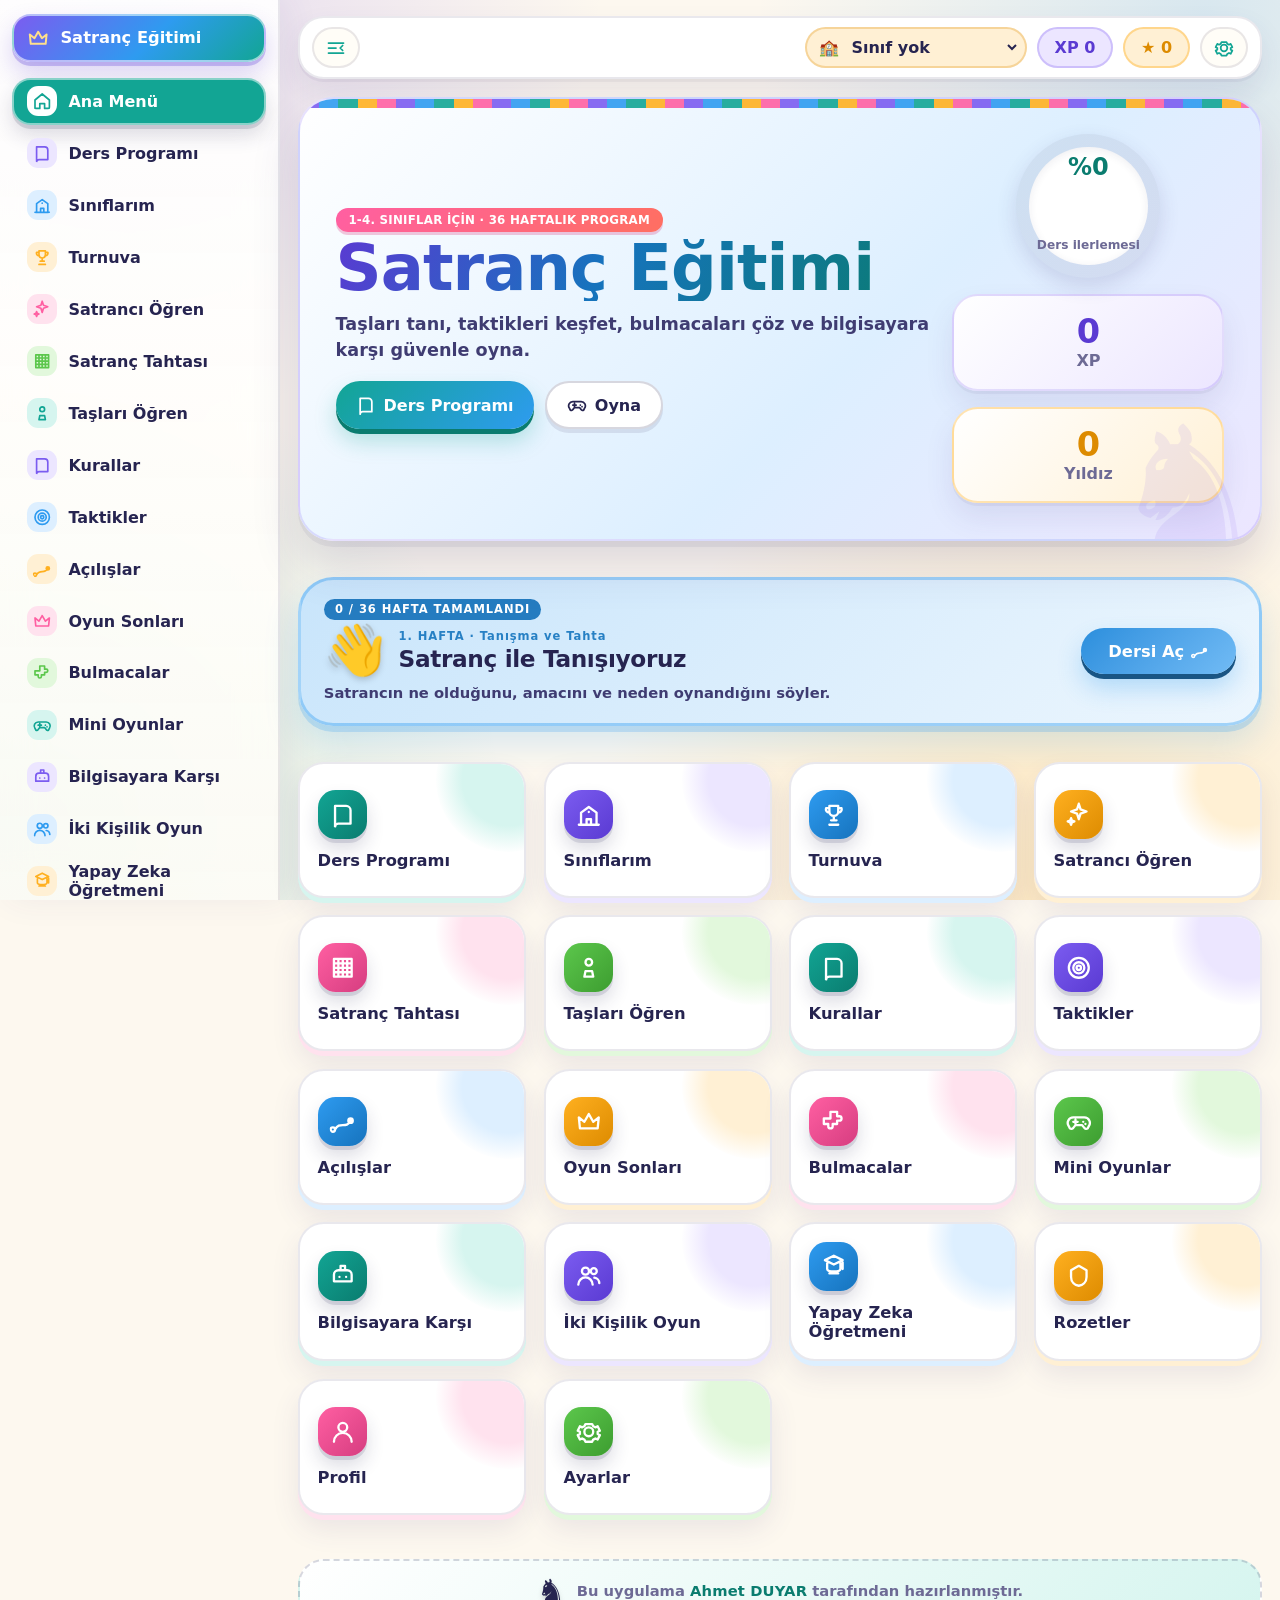
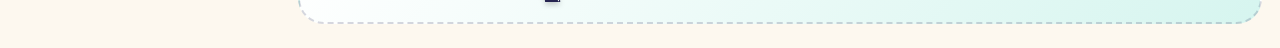
==== commit a1e9b30a: "Sınıf yönetimi, İsviçre sistemi turnuva ve oyun sonucu kaydı ekle - Sınıflarım: sınıf ve öğrenci (ad" ====
--- a/index.html
+++ b/index.html
@@ -18,6 +18,7 @@
     <link rel="stylesheet" href="./src/styles/games.css">
     <link rel="stylesheet" href="./src/styles/lessons.css">
     <link rel="stylesheet" href="./src/styles/plan.css">
+    <link rel="stylesheet" href="./src/styles/classes.css">
     <link rel="stylesheet" href="./src/styles/theme.css">
   </head>
   <body>
--- a/src/styles/components.css
+++ b/src/styles/components.css
@@ -612,3 +612,337 @@
   --pc-line: #1a1440;
   --pc-detail: rgba(255, 255, 255, 0.5);
 }
+
+/* ------------------------------------------------------------------ *
+ * Satranç Saati ve Süre Seçici Kartları (Ortak Bileşen)
+ *
+ * Dar panellerde düğmelerin sıkışmasını önlemek için 2 sütunlu kart
+ * ızgarası kullanılır; "Özel Süre" kartı en altta tam genişlikte yer alır.
+ * ------------------------------------------------------------------ */
+
+.duel-time-grid {
+  display: grid;
+  grid-template-columns: repeat(2, minmax(0, 1fr));
+  gap: 0.45rem;
+  width: 100%;
+}
+
+.time-btn {
+  display: flex;
+  flex-direction: column;
+  align-items: flex-start;
+  justify-content: center;
+  gap: 0.15rem;
+  padding: 0.55rem 0.65rem;
+  min-height: 3.1rem;
+  border-radius: var(--r-sm, 0.85rem);
+  border: 2px solid var(--line-strong);
+  background: var(--panel, #ffffff);
+  color: var(--ink);
+  cursor: pointer;
+  text-align: left;
+  user-select: none;
+  touch-action: manipulation;
+  box-shadow: 0 3px 0 rgba(38, 36, 80, 0.08);
+  transition: transform 120ms ease, box-shadow 120ms ease, background 160ms ease, border-color 160ms ease;
+  position: relative;
+  overflow: hidden;
+}
+
+.time-btn:hover {
+  transform: translateY(-2px);
+  border-color: var(--primary);
+  box-shadow: 0 5px 0 rgba(38, 36, 80, 0.10);
+  background: var(--sun-soft, #fff0d4);
+}
+
+.time-btn:active {
+  transform: translateY(2px);
+  box-shadow: 0 1px 0 rgba(38, 36, 80, 0.10);
+}
+
+/* Aktif / seçili tempo kartı */
+.time-btn.active {
+  color: #fff;
+  background: linear-gradient(135deg, var(--primary), #1dbda9);
+  border-color: rgba(255, 255, 255, 0.6);
+  box-shadow: 0 4px 0 var(--primary-dark), 0 8px 18px rgba(18, 165, 148, 0.25);
+}
+
+.time-btn.active:hover {
+  background: linear-gradient(135deg, var(--primary), #1dbda9);
+  border-color: rgba(255, 255, 255, 0.8);
+}
+
+.time-btn-head {
+  display: flex;
+  align-items: center;
+  gap: 0.35rem;
+  width: 100%;
+}
+
+.time-btn-icon {
+  font-size: 0.95rem;
+  line-height: 1;
+  flex-shrink: 0;
+}
+
+.time-btn strong {
+  font-size: 0.86rem;
+  font-weight: 900;
+  letter-spacing: -0.01em;
+  color: inherit;
+  line-height: 1.2;
+}
+
+.time-btn small {
+  font-size: 0.68rem;
+  font-weight: 700;
+  color: var(--muted);
+  line-height: 1.2;
+  white-space: nowrap;
+  padding-left: 1.35rem;
+  transition: color 140ms ease;
+}
+
+.time-btn.active small {
+  color: rgba(255, 255, 255, 0.92);
+}
+
+/* Tam genişlikte Özel Süre Kartı */
+.time-btn.custom-opt {
+  grid-column: 1 / -1;
+  flex-direction: row;
+  align-items: center;
+  justify-content: space-between;
+  padding: 0.55rem 0.75rem;
+  gap: 0.6rem;
+}
+
+.custom-opt-left {
+  display: flex;
+  align-items: center;
+  gap: 0.5rem;
+  min-width: 0;
+}
+
+.custom-opt-left .time-btn-icon {
+  font-size: 1.1rem;
+}
+
+.custom-opt-texts {
+  display: flex;
+  flex-direction: column;
+  gap: 0.05rem;
+  min-width: 0;
+}
+
+.custom-opt-texts strong {
+  font-size: 0.86rem;
+  font-weight: 900;
+  color: inherit;
+}
+
+.custom-opt-texts small {
+  padding-left: 0;
+  font-size: 0.68rem;
+  font-weight: 700;
+  color: var(--muted);
+}
+
+.time-btn.active .custom-opt-texts small {
+  color: rgba(255, 255, 255, 0.92);
+}
+
+/* Özel Süre Rozeti (Örn: "3 dk + 2 sn") */
+.custom-opt-badge {
+  display: inline-flex;
+  align-items: center;
+  padding: 0.22rem 0.6rem;
+  font-size: 0.74rem;
+  font-weight: 900;
+  font-variant-numeric: tabular-nums;
+  border-radius: 999px;
+  background: var(--primary-soft, #d6f5ef);
+  border: 1.5px solid rgba(18, 165, 148, 0.3);
+  color: var(--primary-dark, #0a7c6f);
+  white-space: nowrap;
+  flex-shrink: 0;
+  transition: all 140ms ease;
+}
+
+.time-btn.active .custom-opt-badge {
+  background: rgba(255, 255, 255, 0.24);
+  border-color: rgba(255, 255, 255, 0.5);
+  color: #ffffff;
+  box-shadow: 0 1px 3px rgba(0, 0, 0, 0.12);
+}
+
+/* ------------------------------------------------------------------ *
+ * Özel Süre Ayar Çekmecesi
+ * ------------------------------------------------------------------ */
+
+.duel-custom-time {
+  display: flex;
+  flex-direction: column;
+  gap: 0.65rem;
+  padding: 0.75rem 0.85rem;
+  background: var(--panel-2, #fffdf7);
+  border: 2px dashed var(--line-strong);
+  border-radius: var(--r-md, 1.15rem);
+  box-shadow: 0 2px 8px rgba(38, 36, 80, 0.04);
+  animation: custom-time-in 200ms cubic-bezier(0.16, 1, 0.3, 1);
+}
+
+@keyframes custom-time-in {
+  from {
+    opacity: 0;
+    transform: translateY(-4px);
+  }
+  to {
+    opacity: 1;
+    transform: translateY(0);
+  }
+}
+
+.duel-custom-time[hidden] {
+  display: none;
+}
+
+.custom-time-group {
+  display: flex;
+  flex-direction: column;
+  gap: 0.35rem;
+}
+
+.custom-time-label {
+  display: flex;
+  justify-content: space-between;
+  align-items: baseline;
+  font-size: 0.76rem;
+  font-weight: 900;
+  color: var(--ink);
+}
+
+.custom-time-unit {
+  font-size: 0.68rem;
+  font-weight: 800;
+  color: var(--muted);
+  text-transform: uppercase;
+  letter-spacing: 0.03em;
+}
+
+.custom-time-stepper {
+  display: flex;
+  align-items: center;
+  gap: 0.45rem;
+}
+
+.custom-time-btn {
+  width: 2.2rem;
+  height: 2.2rem;
+  display: inline-flex;
+  align-items: center;
+  justify-content: center;
+  font-size: 1.25rem;
+  font-weight: 900;
+  line-height: 1;
+  border-radius: 0.65rem;
+  border: 2px solid var(--line-strong);
+  background: var(--panel, #ffffff);
+  color: var(--ink);
+  cursor: pointer;
+  touch-action: manipulation;
+  user-select: none;
+  box-shadow: 0 3px 0 rgba(38, 36, 80, 0.08);
+  transition: transform 100ms ease, box-shadow 100ms ease, background 140ms ease, border-color 140ms ease;
+}
+
+.custom-time-btn:hover {
+  background: var(--sun-soft, #fff0d4);
+  border-color: var(--primary);
+  color: var(--primary-dark);
+  transform: translateY(-1px);
+  box-shadow: 0 4px 0 rgba(38, 36, 80, 0.10);
+}
+
+.custom-time-btn:active {
+  transform: translateY(2px);
+  box-shadow: 0 1px 0 rgba(38, 36, 80, 0.08);
+}
+
+.custom-time-input {
+  flex: 1;
+  text-align: center;
+  font-size: 1.15rem;
+  font-weight: 900;
+  font-variant-numeric: tabular-nums;
+  padding: 0.35rem 0.5rem;
+  height: 2.2rem;
+  border-radius: 0.65rem;
+  border: 2px solid var(--line-strong);
+  background: var(--panel, #ffffff);
+  color: var(--ink);
+  min-width: 0;
+  box-shadow: inset 0 2px 4px rgba(38, 36, 80, 0.05);
+  transition: border-color 140ms ease, box-shadow 140ms ease;
+}
+
+.custom-time-input:focus {
+  border-color: var(--primary);
+  outline: none;
+  box-shadow: 0 0 0 3px var(--primary-soft);
+}
+
+.custom-time-chips {
+  display: flex;
+  flex-wrap: wrap;
+  gap: 0.28rem;
+}
+
+.custom-chip {
+  padding: 0.22rem 0.55rem;
+  font-size: 0.72rem;
+  font-weight: 800;
+  border-radius: 999px;
+  border: 1.5px solid var(--line-strong);
+  background: var(--panel, #ffffff);
+  color: var(--muted);
+  cursor: pointer;
+  touch-action: manipulation;
+  user-select: none;
+  box-shadow: 0 2px 0 rgba(38, 36, 80, 0.06);
+  transition: transform 100ms ease, box-shadow 100ms ease, background 140ms ease, border-color 140ms ease, color 140ms ease;
+}
+
+.custom-chip:hover {
+  border-color: var(--primary);
+  color: var(--primary-dark);
+  background: var(--primary-soft, #d6f5ef);
+  transform: translateY(-1px);
+  box-shadow: 0 3px 0 rgba(38, 36, 80, 0.08);
+}
+
+.custom-chip:active {
+  transform: translateY(1px);
+  box-shadow: 0 1px 0 rgba(38, 36, 80, 0.06);
+}
+
+.custom-chip.active {
+  background: var(--primary);
+  border-color: var(--primary-dark);
+  color: #ffffff;
+  font-weight: 900;
+  box-shadow: 0 2px 0 var(--primary-dark);
+}
+
+.duel-time-note,
+.play-time-note {
+  margin: 0.1rem 0 0;
+  font-size: 0.72rem;
+  line-height: 1.35;
+  color: var(--muted);
+  font-weight: 700;
+  padding: 0 0.15rem;
+}
+
--- a/src/styles/play.css
+++ b/src/styles/play.css
@@ -215,6 +215,54 @@
 }
 
 .captured-empty { color: var(--muted); opacity: 0.6; }
+
+.play-board-row {
+  display: flex;
+  align-items: center;
+  justify-content: space-between;
+  gap: 0.5rem;
+  width: 100%;
+}
+
+.play-board-row .captured-row {
+  flex: 1;
+  min-width: 0;
+}
+
+.play-clock {
+  font-variant-numeric: tabular-nums;
+  font-size: 1.15rem;
+  font-weight: 900;
+  line-height: 1;
+  padding: 0.25rem 0.5rem;
+  border-radius: 0.6rem;
+  border: 1.5px solid var(--line-strong);
+  background: rgba(255, 255, 255, 0.85);
+  color: var(--ink);
+  flex-shrink: 0;
+}
+
+.play-clock[hidden] {
+  display: none;
+}
+
+.play-clock.running {
+  border-color: var(--primary);
+  background: var(--primary-soft);
+}
+
+.play-clock.low {
+  border-color: var(--sun-dark);
+  background: var(--sun-soft);
+  color: var(--sun-dark);
+}
+
+.play-clock.critical {
+  border-color: var(--coral-dark);
+  background: var(--coral);
+  color: #fff;
+  animation: clock-pulse 1s ease-in-out infinite;
+}
 
 /* --- "Düşünüyor" göstergesi --- */
 
@@ -603,6 +651,8 @@
 .play-settings .seg-button strong { font-size: 0.78rem; }
 .play-settings .seg-button small { font-size: 0.72rem; }
 
+
+
 /* --- Daha sıkı durum ve öğretmen kutusu --- */
 
 .play-panel .play-status { font-size: 0.85rem; margin: 0; }
--- a/src/styles/duel.css
+++ b/src/styles/duel.css
@@ -50,6 +50,135 @@
 
 .duel-modes .seg-button small { font-size: 0.66rem; line-height: 1.2; font-weight: 700; }
 
+/* --- Skor tahtası: iki saat, materyal farkı ve maç skoru --- */
+
+/*
+ * Şerit, tahtaların ÜSTÜNDE ve iki düzende de aynı yerdedir. Saatleri tahta
+ * kartlarının içine koymak yan yana iki tahta düzeninde kartları daraltır ve
+ * rakamları uzaktan okunmaz kılardı; akıllı tahtaya yansıtılan sınıfta saatin
+ * tek bakışta görünmesi gerekir.
+ */
+.duel-scorebar {
+  display: grid;
+  grid-template-columns: minmax(0, 1fr) auto minmax(0, 1fr);
+  gap: 0.4rem;
+  padding: 0.3rem;
+  border-radius: 1rem;
+  border: 1px solid var(--line);
+  background: var(--panel);
+  box-shadow: var(--shadow);
+}
+
+.duel-scorebar[hidden] { display: none; }
+
+.duel-score-side {
+  display: flex;
+  align-items: center;
+  gap: 0.45rem;
+  min-width: 0;
+  padding: 0.25rem 0.45rem;
+  border-radius: 0.8rem;
+  border: 2px solid transparent;
+  transition: border-color 200ms ease, background 200ms ease;
+}
+
+/* Sıra kimdeyse onun kutusu öne çıkar. */
+.duel-score-side.active {
+  border-color: var(--primary);
+  background: var(--primary-soft);
+}
+
+/* Siyah oyuncu şeridin sağ ucundadır; içeriği de sağa yaslanır ki iki oyuncu
+   ekranın iki yanında karşılıklı dursun. */
+.duel-score-side[data-side="b"] { flex-direction: row-reverse; text-align: right; }
+
+.duel-score-piece .piece-svg { width: 1.6rem; height: 1.6rem; display: block; }
+
+.duel-score-id { display: flex; flex-direction: column; min-width: 0; flex: 1; }
+
+.duel-score-name {
+  font-size: 0.9rem;
+  white-space: nowrap;
+  overflow: hidden;
+  text-overflow: ellipsis;
+}
+
+.duel-score-id small { font-size: 0.66rem; color: var(--muted); font-weight: 700; }
+
+/* --- Satranç saati --- */
+
+.duel-clock {
+  font-variant-numeric: tabular-nums;
+  font-size: 1.5rem;
+  font-weight: 900;
+  line-height: 1;
+  padding: 0.3rem 0.55rem;
+  border-radius: 0.7rem;
+  border: 2px solid var(--line-strong);
+  background: rgba(255, 255, 255, 0.8);
+  color: var(--ink);
+  flex-shrink: 0;
+}
+
+.duel-clock[hidden] { display: none; }
+
+/* İşleyen saat: çocuk "sıra bende" bilgisini yazıdan değil, AKAN saatten okur. */
+.duel-clock.running { border-color: var(--primary); background: var(--primary-soft); }
+
+.duel-clock.low {
+  border-color: var(--sun-dark);
+  background: var(--sun-soft);
+  color: var(--sun-dark);
+}
+
+.duel-clock.critical {
+  border-color: var(--coral-dark);
+  background: var(--coral);
+  color: #fff;
+  animation: clock-pulse 1s ease-in-out infinite;
+}
+
+/* Son saniyelerde saat nefes alır; ses kapalıyken de fark edilir.
+   (Animasyon kapalıyken base.css'teki `.reduced-motion` kuralı bunu durdurur.) */
+@keyframes clock-pulse {
+  50% { transform: scale(1.07); }
+}
+
+/* --- Materyal farkı ve maç skoru --- */
+
+.duel-score-center {
+  display: grid;
+  justify-items: center;
+  align-content: center;
+  gap: 0.15rem;
+  padding: 0.1rem 0.6rem;
+  border-left: 1px dashed var(--line);
+  border-right: 1px dashed var(--line);
+}
+
+.duel-lead {
+  font-size: 0.76rem;
+  font-weight: 900;
+  white-space: nowrap;
+  padding: 0.15rem 0.55rem;
+  border-radius: 999px;
+  border: 1px solid var(--line-strong);
+  background: rgba(255, 255, 255, 0.8);
+  color: var(--muted);
+}
+
+/* Önde olan tarafın rengi rozete taşınır: hangi taşların önde olduğu
+   yazıyı okumadan, RENKTEN anlaşılır. */
+.duel-lead.w { background: #fff; color: #22223b; }
+.duel-lead.b { background: #2f2b45; border-color: #2f2b45; color: #fff; }
+
+.duel-match-score {
+  font-size: 0.68rem;
+  font-weight: 800;
+  color: var(--muted);
+  white-space: nowrap;
+}
+
 /* --- Tahta ızgarası --- */
 
 .duel-boards {
@@ -160,8 +289,13 @@
 .duel-seat .cb-stage { width: min(100%, calc(100vh - 21.5rem)); }
 .duel-seat .cb-root { padding: 0.15rem 0 0.2rem; }
 
+/* Oyun aşamasında skor şeridi de yer kaplar (~3.5rem); tahta o kadar küçülür.
+   Şerit yalnızca oyun sırasında görünür, kurulumda tahta tam boyunda kalır. */
+.duel-stage.playing .duel-seat .cb-stage { width: min(100%, calc(100vh - 25rem)); }
+
 /* Odak modunda üst çubuk ve sayfa başlığı tamamen kalkar (~7rem kazanç). */
 body.focus-mode .duel-seat .cb-stage { width: min(100%, calc(100vh - 14.5rem)); }
+body.focus-mode .duel-stage.playing .duel-seat .cb-stage { width: min(100%, calc(100vh - 18rem)); }
 
 /* Odak modunda panel de daralır; kazanılan genişlik tahtalara gider. */
 body.focus-mode .duel-layout { grid-template-columns: minmax(0, 1fr) 14rem; gap: 0.7rem; }
@@ -186,6 +320,17 @@
 }
 
 .captured-group .captured-piece .piece-svg { width: 1rem; height: 1rem; }
+
+/* Alınan taşların puan toplamı: piyon 1, at/fil 3, kale 5, vezir 9. */
+.captured-points {
+  font-size: 0.66rem;
+  font-weight: 900;
+  color: var(--primary-dark);
+  background: var(--primary-soft);
+  border-radius: 999px;
+  padding: 0.05rem 0.4rem;
+  white-space: nowrap;
+}
 
 /* --- Yan panel --- */
 
@@ -312,6 +457,10 @@
 
 .duel-quick .icon { width: 0.95rem; height: 0.95rem; }
 
+/* --- Kurulum: satranç saati seçimi ---
+   Ortak bileşen kuralları (.duel-time-grid, .time-btn, .duel-custom-time, .duel-time-note)
+   components.css içinde tanımlıdır. */
+
 .duel-names {
   display: grid;
   gap: 0.3rem;
@@ -382,6 +531,13 @@
 .duel-result-card h3 { margin: 0; font-size: 0.95rem; }
 .duel-result-card p { margin: 0; font-size: 0.8rem; color: var(--muted); font-weight: 700; }
 
+/* Ortak `.duel-result-card p` kuralını ezmek için kart üzerinden seçilir. */
+.duel-result-card .duel-result-match {
+  font-size: 0.72rem;
+  font-weight: 800;
+  color: var(--primary-dark);
+}
+
 .duel-result-actions {
   display: grid;
   gap: 0.3rem;
@@ -403,6 +559,41 @@
 @media (max-width: 760px) {
   .duel-boards.dual { grid-template-columns: minmax(0, 1fr); }
   .duel-quick { grid-template-columns: 1fr; }
+
+  /*
+   * Dar ekranda iki oyuncu ÜSTTE yan yana kalır, materyal farkı ve maç skoru
+   * ALT SATIRA iner. Üçünü tek satıra sıkıştırmak oyuncu adına yalnızca birkaç
+   * piksel bırakıyor ve "Beyaz Oyuncu" adı "B." diye kırpılıyordu; oysa bu
+   * ekranın amacı çocukların kendi adlarını görmesi.
+   */
+  .duel-scorebar { grid-template-columns: minmax(0, 1fr) minmax(0, 1fr); }
+
+  /* Yerleşim ELLE verilir: iki oyuncu üst satırda yan yana, orta kutu altta.
+     Kendiliğinden yerleşimde iki sütunu kaplayan orta kutu siyah oyuncuyu
+     üçüncü satıra iter ve şerit üç kat uzardı. */
+  .duel-score-side[data-side="w"] { grid-area: 1 / 1; }
+  .duel-score-side[data-side="b"] { grid-area: 1 / 2; }
+
+  .duel-score-center {
+    grid-area: 2 / 1 / 3 / -1;
+    grid-auto-flow: column;
+    justify-content: center;
+    gap: 0.5rem;
+    padding: 0.3rem 0 0.05rem;
+    border: 0;
+    border-top: 1px dashed var(--line);
+  }
+
+  .duel-score-id small { display: none; }
+  .duel-clock { font-size: 1.2rem; padding: 0.25rem 0.4rem; }
+
+  /* Dar sütunda ad KIRPILMAZ, alt satıra sarar: çocuk kendi adını görmelidir. */
+  .duel-score-name {
+    font-size: 0.72rem;
+    line-height: 1.15;
+    white-space: normal;
+    overflow-wrap: anywhere;
+  }
 }
 
 /* Akıllı tahta / geniş ekran: iki tahta rahatça büyür. */
--- a/src/styles/games.css
+++ b/src/styles/games.css
@@ -258,7 +258,7 @@
 
 /* --- Taşı Yerine Sürükle / Hafıza --- */
 
-.target-prompt, .memory-prompt {
+.target-prompt, .memory-prompt, .army-prompt, .state-prompt, .free-prompt {
   margin: 0 0 0.4rem;
   text-align: center;
   font-size: 0.92rem;
@@ -300,9 +300,107 @@
 .match-card.matched { opacity: 0.75; cursor: default; transform: none; }
 .match-card.shake { animation: cb-shake-key 240ms ease-in-out 2; }
 
+/* --- Kaşif At --- */
+
+.quest-bar {
+  display: flex;
+  justify-content: center;
+  gap: 0.5rem;
+  flex-wrap: wrap;
+  margin-bottom: 0.5rem;
+}
+
+.quest-chip {
+  font-size: 0.82rem;
+  font-weight: 800;
+  padding: 0.3rem 0.7rem;
+  border-radius: 999px;
+  background: rgba(47, 143, 131, 0.12);
+  color: var(--ink);
+  border: 1px solid var(--line);
+}
+
+.quest-chip.moves.low {
+  background: rgba(214, 69, 69, 0.14);
+  border-color: rgba(214, 69, 69, 0.4);
+  animation: cb-pop 260ms ease-out;
+}
+
+/* Toplanacak yıldızlar: hedef karenin halkasının ortasına konur. */
+.knight-quest .cb-square.goal::after {
+  content: "⭐";
+  position: absolute;
+  inset: 0;
+  display: grid;
+  place-items: center;
+  font-size: 1.3rem;
+  pointer-events: none;
+  animation: cb-pop 320ms ease-out;
+}
+
+/* --- Şah mı, Mat mı, Pat mı? --- */
+
+.state-quiz .quiz-options { margin-top: 0.7rem; }
+.state-quiz .quiz-option { font-size: 1rem; font-weight: 800; padding: 0.7rem 0.5rem; }
+
+/* --- Ordunu Diz --- */
+
+.army-tray {
+  display: flex;
+  flex-wrap: wrap;
+  justify-content: center;
+  gap: 0.4rem;
+  margin-top: 0.6rem;
+  padding: 0.5rem;
+  border-radius: 1rem;
+  background: rgba(47, 143, 131, 0.08);
+  border: 1px solid var(--line);
+  min-height: 4.6rem;
+}
+
+.army-piece {
+  position: relative;
+  display: grid;
+  justify-items: center;
+  gap: 0.1rem;
+  padding: 0.35rem 0.5rem;
+  border-radius: 0.8rem;
+  background: var(--panel);
+  border: 2px solid var(--line);
+  cursor: pointer;
+  transition: transform 160ms cubic-bezier(0.22, 1, 0.36, 1), border-color 160ms ease;
+}
+
+.army-piece:hover { transform: translateY(-3px); }
+
+.army-piece.selected {
+  border-color: var(--primary);
+  background: rgba(255, 184, 77, 0.22);
+  transform: translateY(-4px) scale(1.04);
+}
+
+.army-piece-glyph { display: block; width: 2.4rem; height: 2.4rem; }
+.army-piece-glyph svg { width: 100%; height: 100%; }
+
+.army-piece-name { font-size: 0.68rem; font-weight: 800; color: var(--muted); }
+
+.army-piece-count {
+  position: absolute;
+  top: -0.35rem;
+  right: -0.35rem;
+  font-size: 0.62rem;
+  font-weight: 900;
+  color: #fff;
+  background: var(--primary);
+  border-radius: 999px;
+  padding: 0.05rem 0.35rem;
+}
+
 @media (max-width: 560px) {
   .mini-game { padding: 0.8rem; }
   .mini-stat strong { font-size: 1.2rem; }
   .match-board { grid-template-columns: 1fr; }
   .quiz-symbol { font-size: 4rem; }
-}
+  .army-piece-glyph { width: 1.9rem; height: 1.9rem; }
+  .army-piece { padding: 0.25rem 0.35rem; }
+}
--- a/src/styles/classes.css
+++ b/src/styles/classes.css
@@ -0,0 +1,432 @@
+/* ==================================================================== *
+ * classes.css — Sınıflarım, Turnuva ve üst çubuktaki sınıf seçicisi
+ *
+ * Öğretmen ekranlarıdır; çocuk ekranlarındaki iri düğmeler yerine daha
+ * yoğun ama yine aynı "yuvarlak kart" dilini kullanır.
+ * ==================================================================== */
+
+/* --- Üst çubuk: aktif sınıf --- */
+
+.class-picker {
+  display: inline-flex;
+  align-items: center;
+  gap: 0.3rem;
+  min-height: 2.6rem;
+  padding: 0 0.3rem 0 0.75rem;
+  border-radius: 999px;
+  background: var(--sun-soft);
+  border: 2px solid rgba(221, 139, 0, 0.28);
+  color: var(--ink);
+  font-weight: 900;
+  cursor: pointer;
+}
+
+.class-picker-select {
+  font: inherit;
+  font-weight: 900;
+  color: var(--ink);
+  background: transparent;
+  border: 0;
+  padding: 0.3rem 0.2rem;
+  max-width: 11rem;
+  cursor: pointer;
+}
+
+.class-picker-select:focus-visible { outline: 2px solid var(--primary); border-radius: 0.5rem; }
+
+/* --- Ortak parçalar --- */
+
+.class-layout {
+  display: grid;
+  grid-template-columns: minmax(14rem, 0.36fr) minmax(0, 1fr);
+  gap: 1.1rem;
+  align-items: start;
+}
+
+.class-sidebar, .class-main, .tour-host { display: grid; gap: 0.9rem; min-width: 0; }
+
+.class-card {
+  background: var(--panel);
+  border: 2px solid var(--line);
+  border-radius: var(--r-lg);
+  box-shadow: var(--shadow);
+  padding: 1rem 1.1rem;
+  display: grid;
+  gap: 0.7rem;
+  min-width: 0;
+}
+
+.class-card-title { margin: 0; font-size: 1.05rem; color: var(--ink); }
+.class-hint { margin: 0; font-size: 0.8rem; color: var(--muted); line-height: 1.45; }
+.class-empty { margin: 0; font-size: 0.88rem; color: var(--muted); }
+
+.class-input, .class-textarea, .class-select {
+  font: inherit;
+  font-size: 0.9rem;
+  color: var(--ink);
+  background: var(--panel-2);
+  border: 2px solid var(--line-strong);
+  border-radius: 0.8rem;
+  padding: 0.5rem 0.7rem;
+  min-width: 0;
+}
+
+.class-input:focus, .class-textarea:focus, .class-select:focus {
+  outline: none;
+  border-color: var(--primary);
+}
+
+.class-textarea { width: 100%; resize: vertical; line-height: 1.5; }
+
+.class-add { display: flex; gap: 0.45rem; flex-wrap: wrap; }
+.class-add .class-input { flex: 1 1 9rem; }
+
+.class-row-buttons { display: flex; flex-wrap: wrap; gap: 0.45rem; align-items: center; }
+
+.link-button {
+  background: none;
+  border: 0;
+  padding: 0.2rem 0.3rem;
+  font: inherit;
+  font-size: 0.8rem;
+  font-weight: 800;
+  color: var(--sky-dark);
+  cursor: pointer;
+  text-decoration: underline;
+  text-underline-offset: 2px;
+  justify-self: start;
+}
+
+.danger-text { color: var(--coral-dark) !important; }
+
+.class-icon-btn {
+  display: inline-grid;
+  place-items: center;
+  width: 2rem;
+  height: 2rem;
+  border-radius: 0.6rem;
+  border: 1px solid var(--line-strong);
+  background: var(--panel);
+  color: var(--muted);
+  font-weight: 900;
+  cursor: pointer;
+}
+
+.class-icon-btn:hover { background: var(--sun-soft); }
+.class-icon-btn .icon { width: 1rem; height: 1rem; }
+
+/* --- Sınıf listesi --- */
+
+.class-list { display: grid; gap: 0.35rem; }
+
+.class-item {
+  display: flex;
+  justify-content: space-between;
+  align-items: center;
+  gap: 0.5rem;
+  padding: 0.6rem 0.8rem;
+  border-radius: var(--r-sm);
+  border: 2px solid var(--line);
+  background: var(--panel-2);
+  color: var(--ink);
+  font: inherit;
+  text-align: left;
+  cursor: pointer;
+  transition: transform 120ms ease, background 160ms ease;
+}
+
+.class-item:hover { transform: translateX(2px); background: var(--sun-soft); }
+.class-item small { color: var(--muted); font-weight: 700; }
+
+.class-item.active {
+  color: #fff;
+  background: linear-gradient(135deg, var(--grape), var(--sky));
+  border-color: transparent;
+}
+
+.class-item.active small { color: rgba(255, 255, 255, 0.85); }
+
+.class-welcome { justify-items: center; text-align: center; padding: 2rem 1.2rem; }
+.class-welcome h2, .class-welcome p { margin: 0; }
+.class-welcome p { color: var(--muted); max-width: 34rem; line-height: 1.5; }
+.class-welcome-emoji { font-size: 3rem; }
+
+.class-head { grid-template-columns: 1fr; }
+.class-head-title { display: flex; align-items: baseline; gap: 0.6rem; flex-wrap: wrap; }
+.class-head-title h2 { margin: 0; font-size: 1.5rem; }
+.class-count { font-weight: 800; color: var(--muted); font-size: 0.85rem; }
+
+.class-bulk { display: grid; gap: 0.5rem; }
+
+/* --- Tablolar --- */
+
+.class-table-wrap { overflow-x: auto; }
+
+.class-table { width: 100%; border-collapse: collapse; font-size: 0.88rem; }
+
+.class-table th {
+  text-align: left;
+  font-size: 0.72rem;
+  text-transform: uppercase;
+  letter-spacing: 0.04em;
+  color: var(--muted);
+  padding: 0.4rem 0.5rem;
+  border-bottom: 2px solid var(--line);
+}
+
+.class-table td { padding: 0.45rem 0.5rem; border-bottom: 1px solid var(--line); }
+.class-table tbody tr { cursor: pointer; }
+.class-table tbody tr:hover { background: var(--sun-soft); }
+.class-table tr.selected { background: var(--grape-soft); }
+.class-table tr.withdrawn td { color: var(--muted); text-decoration: line-through; }
+.class-table tr.withdrawn td.actions { text-decoration: none; }
+.class-table .num { text-align: center; font-variant-numeric: tabular-nums; width: 3rem; }
+.class-table th:nth-child(n+3) { text-align: center; }
+.class-table .name { font-weight: 800; min-width: 9rem; }
+.class-table .strong { font-weight: 900; color: var(--grape-dark); }
+.class-table .actions { white-space: nowrap; text-align: right; width: 1%; }
+.class-table .actions .class-icon-btn + .class-icon-btn { margin-left: 0.3rem; }
+
+/* --- Öğrenci kartı --- */
+
+.class-student { border-color: rgba(123, 92, 240, 0.35); }
+.class-student-head { display: flex; justify-content: space-between; align-items: center; }
+
+.class-stats { display: grid; grid-template-columns: repeat(auto-fit, minmax(5.5rem, 1fr)); gap: 0.45rem; }
+
+.class-stat {
+  display: grid;
+  justify-items: center;
+  padding: 0.5rem;
+  border-radius: var(--r-sm);
+  background: var(--panel-2);
+  border: 1px solid var(--line);
+}
+
+.class-stat strong { font-size: 1.35rem; color: var(--ink); }
+.class-stat span { font-size: 0.72rem; font-weight: 800; color: var(--muted); }
+
+.class-matches { list-style: none; margin: 0; padding: 0; display: grid; gap: 0.35rem; max-height: 22rem; overflow-y: auto; }
+
+.class-match {
+  display: flex;
+  align-items: center;
+  gap: 0.6rem;
+  padding: 0.45rem 0.55rem;
+  border-radius: var(--r-sm);
+  background: var(--panel-2);
+  border: 1px solid var(--line);
+}
+
+.class-match-body { display: grid; flex: 1; min-width: 0; }
+.class-match-body strong { font-size: 0.86rem; }
+.class-match-body small { font-size: 0.74rem; color: var(--muted); }
+
+.class-outcome {
+  flex: none;
+  min-width: 5.2rem;
+  text-align: center;
+  font-size: 0.74rem;
+  font-weight: 900;
+  padding: 0.25rem 0.4rem;
+  border-radius: 999px;
+}
+
+.class-outcome.win { background: var(--lime-soft); color: var(--lime-dark); }
+.class-outcome.loss { background: var(--coral-soft); color: var(--coral-dark); }
+.class-outcome.draw { background: var(--sky-soft); color: var(--sky-dark); }
+
+.class-manual { display: flex; gap: 0.45rem; align-items: center; flex-wrap: wrap; }
+.class-manual .class-select { flex: 1 1 10rem; }
+.class-vs { font-weight: 900; color: var(--muted); }
+
+/* ==================================================================== *
+ * Turnuva
+ * ==================================================================== */
+
+.tour-form { display: grid; grid-template-columns: 1fr 8rem; gap: 0.7rem; align-items: end; }
+.tour-form > .primary { grid-column: 1 / -1; justify-self: start; }
+.tour-field { display: grid; gap: 0.3rem; font-size: 0.8rem; font-weight: 800; color: var(--muted); }
+.tour-field.wide { grid-column: 1 / -1; }
+.tour-rounds-input { width: 100%; }
+
+.tour-check-head { display: flex; align-items: center; gap: 0.5rem; flex-wrap: wrap; }
+.tour-check-head .class-hint { margin-right: auto; }
+
+.tour-checks {
+  display: grid;
+  grid-template-columns: repeat(auto-fill, minmax(11rem, 1fr));
+  gap: 0.3rem;
+  max-height: 18rem;
+  overflow-y: auto;
+  padding: 0.2rem;
+}
+
+.tour-check {
+  display: flex;
+  align-items: center;
+  gap: 0.45rem;
+  padding: 0.35rem 0.5rem;
+  border-radius: 0.7rem;
+  background: var(--panel-2);
+  border: 1px solid var(--line);
+  color: var(--ink);
+  font-weight: 700;
+  font-size: 0.86rem;
+  cursor: pointer;
+}
+
+.tour-check input { width: 1.05rem; height: 1.05rem; accent-color: var(--primary); }
+
+.tour-list { display: grid; gap: 0.4rem; }
+
+.tour-list-item {
+  display: flex;
+  align-items: center;
+  gap: 0.7rem;
+  padding: 0.6rem 0.8rem;
+  border-radius: var(--r-sm);
+  border: 2px solid var(--line);
+  background: var(--panel-2);
+  font: inherit;
+  color: var(--ink);
+  text-align: left;
+  cursor: pointer;
+}
+
+.tour-list-item:hover { background: var(--sun-soft); }
+.tour-list-emoji { font-size: 1.6rem; }
+.tour-list-body { display: grid; }
+.tour-list-body small { color: var(--muted); font-weight: 700; }
+
+.tour-head { grid-template-columns: auto 1fr; align-items: center; }
+.tour-head > .class-row-buttons { grid-column: 1 / -1; }
+.tour-head-title h2 { margin: 0; font-size: 1.35rem; }
+.tour-head-title small { color: var(--muted); font-weight: 700; }
+
+.tour-tabs { margin: 0; }
+
+.tour-boards { display: grid; gap: 0.45rem; }
+
+.tour-board {
+  display: grid;
+  grid-template-columns: 4.2rem minmax(0, 1fr) auto minmax(0, 1fr) auto;
+  align-items: center;
+  gap: 0.6rem;
+  padding: 0.55rem 0.7rem;
+  border-radius: var(--r-md);
+  border: 2px solid var(--line);
+  background: var(--panel-2);
+}
+
+.tour-board.done { border-color: rgba(92, 199, 76, 0.45); background: #f6fdf3; }
+.tour-board.bye { grid-template-columns: 4.2rem auto 1fr; }
+
+.tour-table-no { font-size: 0.74rem; font-weight: 900; color: var(--muted); text-transform: uppercase; }
+.tour-side { display: flex; align-items: center; gap: 0.45rem; min-width: 0; }
+.tour-side.black { justify-content: flex-end; text-align: right; }
+.tour-color { font-size: 1.5rem; line-height: 1; }
+.tour-player { display: grid; min-width: 0; }
+.tour-player strong { overflow: hidden; text-overflow: ellipsis; white-space: nowrap; }
+.tour-player small { font-size: 0.72rem; color: var(--muted); font-weight: 700; }
+.tour-bye-note { font-size: 0.82rem; color: var(--muted); }
+
+.tour-results { display: inline-flex; border-radius: 999px; overflow: hidden; border: 2px solid var(--line-strong); }
+
+.tour-result {
+  font: inherit;
+  font-weight: 900;
+  font-size: 0.85rem;
+  min-width: 3rem;
+  padding: 0.4rem 0.55rem;
+  border: 0;
+  background: var(--panel);
+  color: var(--ink);
+  cursor: pointer;
+}
+
+.tour-result + .tour-result { border-left: 1px solid var(--line-strong); }
+.tour-result:hover:not(:disabled) { background: var(--sun-soft); }
+.tour-result.active { color: #fff; background: linear-gradient(135deg, var(--primary), var(--sky)); }
+.tour-result:disabled { cursor: default; }
+
+.tour-play { white-space: nowrap; }
+
+.tour-podium {
+  display: grid;
+  grid-template-columns: repeat(3, 1fr);
+  align-items: end;
+  gap: 0.5rem;
+  max-width: 30rem;
+  margin: 0 auto 0.4rem;
+}
+
+.tour-podium-step {
+  display: grid;
+  justify-items: center;
+  text-align: center;
+  padding: 0.6rem 0.4rem;
+  border-radius: var(--r-md) var(--r-md) 0.4rem 0.4rem;
+  background: var(--sun-soft);
+}
+
+.tour-podium-step.place-1 { order: 2; min-height: 8rem; background: linear-gradient(180deg, #ffe8a8, var(--sun-soft)); }
+.tour-podium-step.place-2 { order: 1; min-height: 6.6rem; }
+.tour-podium-step.place-3 { order: 3; min-height: 5.6rem; }
+.tour-medal { font-size: 2rem; }
+.tour-podium-step small { color: var(--muted); font-weight: 800; }
+
+.tour-late { display: flex; align-items: center; gap: 0.5rem; flex-wrap: wrap; }
+
+/* ==================================================================== *
+ * İki Kişilik Oyun — öğrenci seçimi ve kayıt notu
+ * ==================================================================== */
+
+.duel-player-pick { display: grid; gap: 0.3rem; }
+.duel-player-select { cursor: pointer; }
+
+.duel-player-fixed {
+  display: flex;
+  justify-content: space-between;
+  gap: 0.5rem;
+  font-size: 0.85rem;
+  padding: 0.4rem 0.55rem;
+  border-radius: 0.7rem;
+  background: var(--panel-2);
+  border: 1px solid var(--line);
+}
+
+.duel-record-note {
+  margin: 0.1rem 0 0.2rem;
+  font-size: 0.76rem;
+  font-weight: 700;
+  line-height: 1.4;
+  color: var(--muted);
+}
+
+.duel-record-note.ok { color: var(--lime-dark); }
+.duel-record-note.warn { color: var(--coral-dark); }
+
+.duel-result-saved { font-size: 0.85rem; font-weight: 800; color: var(--muted); }
+.duel-result-saved.ok { color: var(--lime-dark); }
+
+.duel-end-row { display: flex; flex-wrap: wrap; gap: 0.35rem; }
+.duel-end-row .small { min-height: 2.1rem; padding: 0.3rem 0.65rem; font-size: 0.78rem; }
+
+/* --- Dar ekran --- */
+
+@media (max-width: 900px) {
+  .class-layout { grid-template-columns: 1fr; }
+  .tour-board { grid-template-columns: 1fr auto 1fr; }
+  .tour-board .tour-table-no { grid-column: 1 / -1; }
+  .tour-board .tour-play { grid-column: 1 / -1; justify-self: center; }
+  .tour-board.bye { grid-template-columns: 1fr; }
+}
+
+@media (max-width: 560px) {
+  .class-picker-select { max-width: 6.5rem; }
+  .tour-form { grid-template-columns: 1fr; }
+  .tour-board { grid-template-columns: 1fr; justify-items: stretch; }
+  .tour-side.black { justify-content: flex-start; flex-direction: row-reverse; text-align: left; }
+  .tour-results { justify-self: center; }
+}
